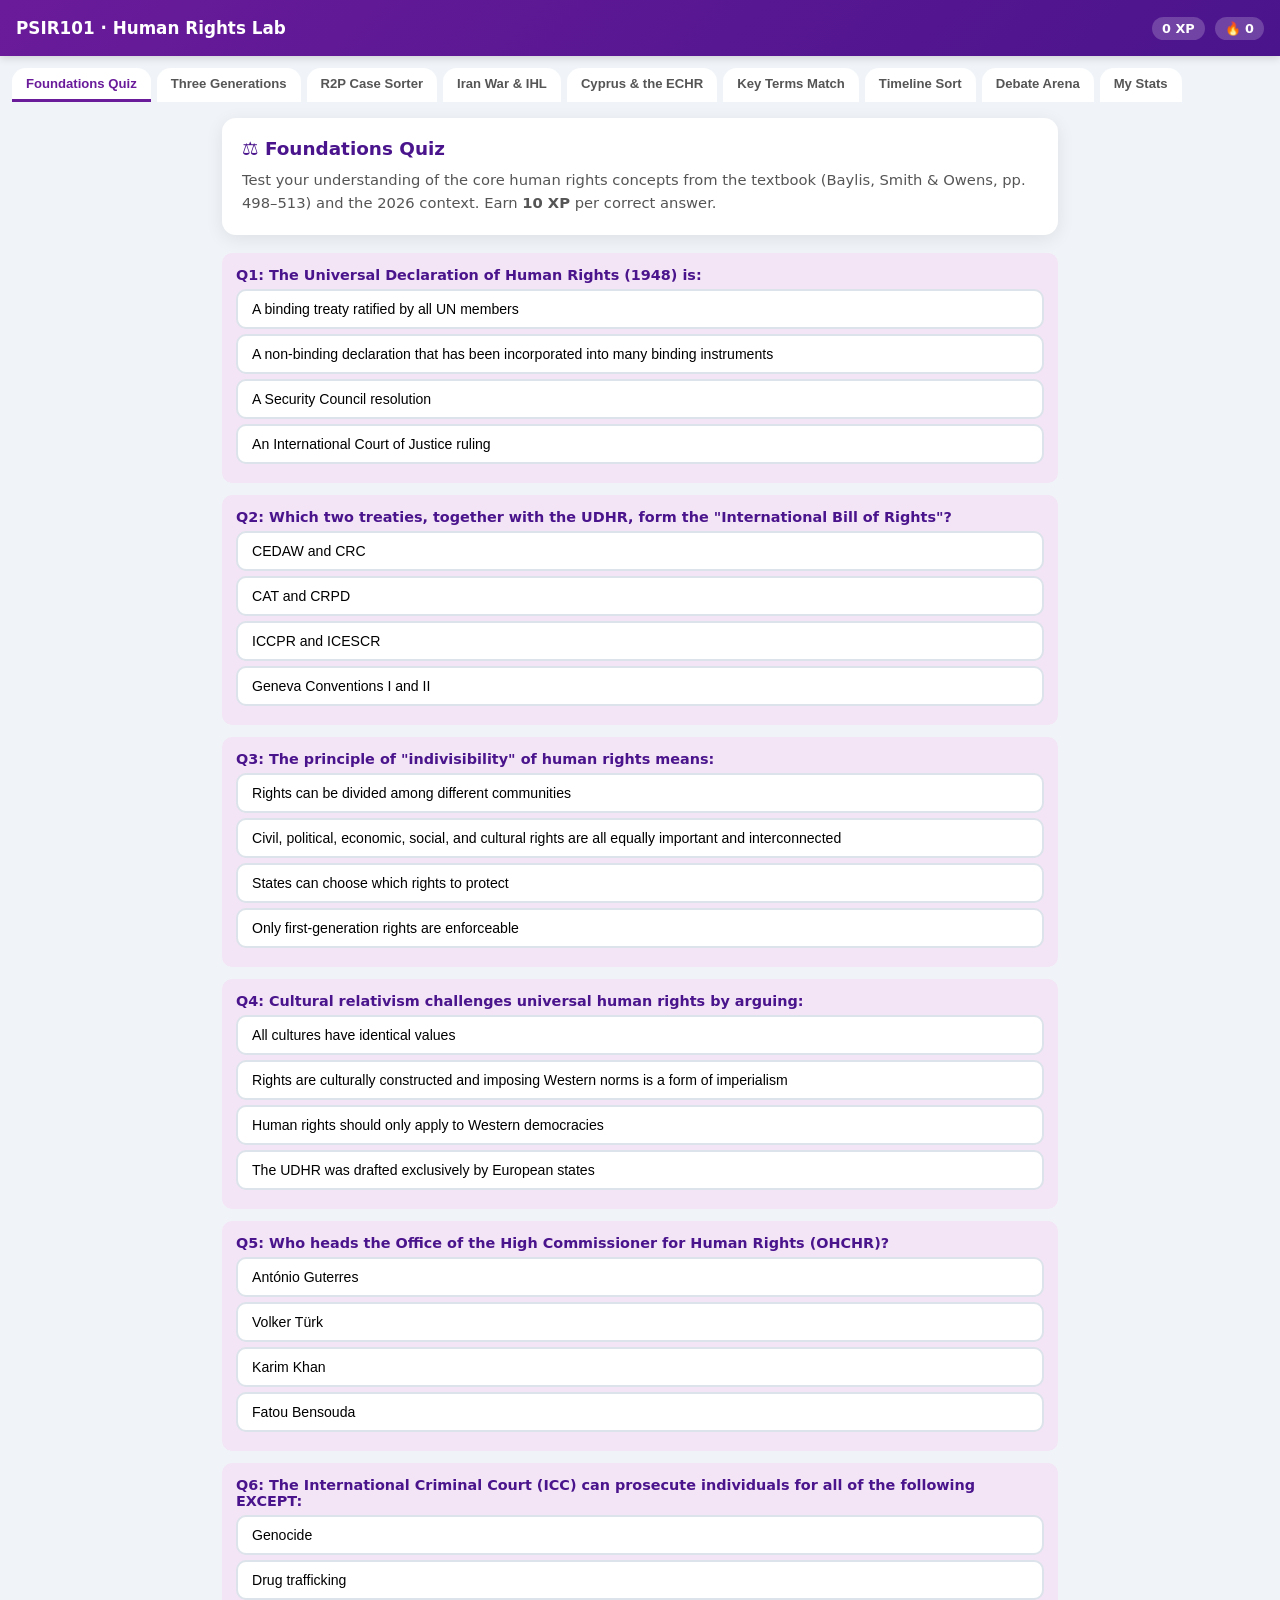
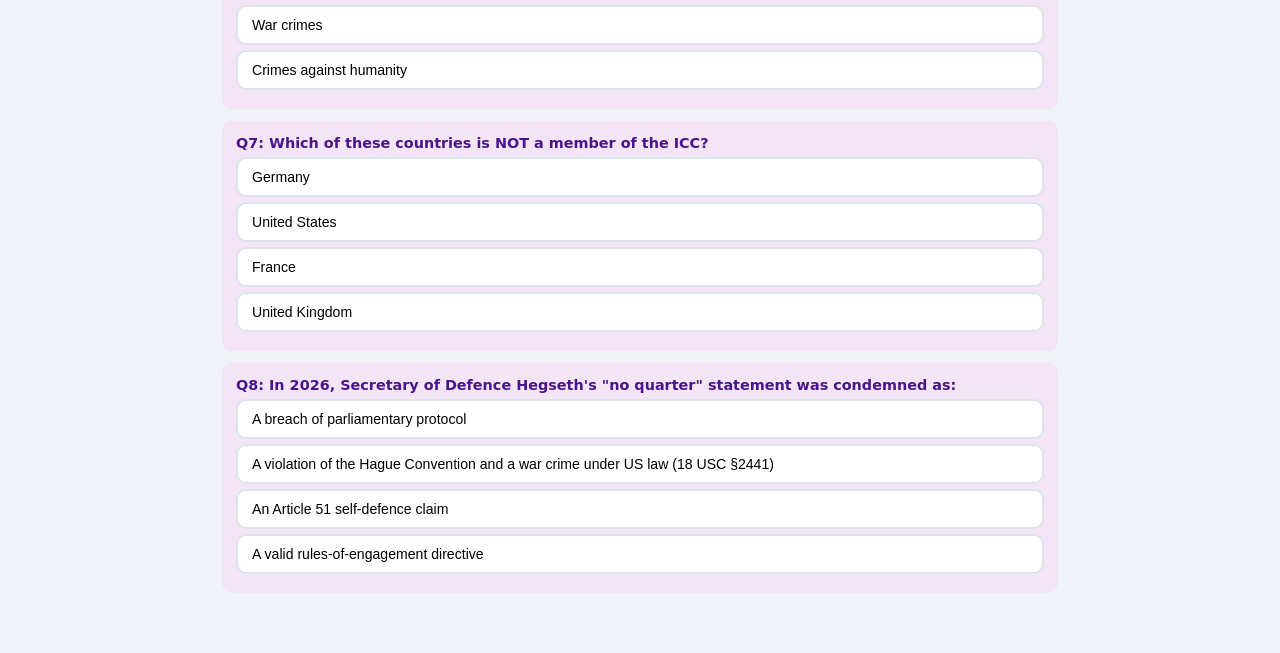
==== human-rights-lab.html @ bf69a688 "Update print statement from 'Hello' to 'Goodbye'" ====
<!DOCTYPE html>
<html lang="en">
<head>
<meta charset="UTF-8">
<meta name="viewport" content="width=device-width,initial-scale=1.0">
<title>PSIR101 – Human Rights Lab</title>
<style>
:root{
  --bg:#f0f4f8;--card:#fff;--primary:#6a1b9a;--primaryDk:#4a148c;
  --accent:#ffc107;--accentDk:#e0a800;--correct:#28a745;--wrong:#dc3545;
  --txt:#1a1a2e;--txtLight:#555;--radius:14px;--shadow:0 4px 18px rgba(0,0,0,.08);
  --topH:56px;
}
*{margin:0;padding:0;box-sizing:border-box;}
body{font-family:'Segoe UI',system-ui,sans-serif;background:var(--bg);color:var(--txt);padding-top:var(--topH);}
.topbar{position:fixed;top:0;left:0;width:100%;height:var(--topH);background:linear-gradient(135deg,var(--primary),var(--primaryDk));color:#fff;display:flex;align-items:center;justify-content:space-between;padding:0 16px;z-index:900;box-shadow:0 2px 8px rgba(0,0,0,.15);}
.topbar .title{font-size:1.05rem;font-weight:700;white-space:nowrap;overflow:hidden;text-overflow:ellipsis;}
.topbar .badges{display:flex;gap:10px;}
.topbar .badge{background:rgba(255,255,255,.2);padding:4px 10px;border-radius:20px;font-size:.8rem;font-weight:600;}
.tab-bar{display:flex;overflow-x:auto;gap:6px;padding:12px 12px 0;background:var(--bg);position:sticky;top:var(--topH);z-index:800;}
.tab-bar button{flex-shrink:0;padding:8px 14px;border:none;border-radius:var(--radius) var(--radius) 0 0;background:var(--card);color:var(--txtLight);font-size:.82rem;font-weight:600;cursor:pointer;border-bottom:3px solid transparent;transition:.2s;}
.tab-bar button.active{color:var(--primary);border-bottom-color:var(--primary);background:#fff;}
.panel{display:none;padding:16px 12px 60px;max-width:860px;margin:auto;}
.panel.active{display:block;}
.card{background:var(--card);border-radius:var(--radius);box-shadow:var(--shadow);padding:20px;margin-bottom:18px;}
.card h2{font-size:1.15rem;margin-bottom:10px;color:var(--primaryDk);}
.card h3{font-size:1rem;margin-bottom:8px;color:var(--primary);}
.card p,.card li{font-size:.92rem;line-height:1.55;color:var(--txtLight);}
.card ul{margin-left:18px;margin-bottom:8px;}
.q-block{background:#f3e5f5;border-radius:10px;padding:14px;margin-top:12px;}
.q-block p.q-label{font-weight:700;color:var(--primaryDk);margin-bottom:6px;font-size:.9rem;}
.opt-btn{display:block;width:100%;text-align:left;padding:10px 14px;margin:5px 0;border:2px solid #dce3ea;border-radius:10px;background:#fff;cursor:pointer;font-size:.88rem;transition:.15s;}
.opt-btn:hover{border-color:var(--primary);}
.opt-btn.correct{border-color:var(--correct);background:#e6f9ed;}
.opt-btn.wrong{border-color:var(--wrong);background:#fdeaea;}
.opt-btn.disabled{pointer-events:none;opacity:.85;}
.explain{display:none;margin-top:8px;padding:10px 14px;background:#fff8e1;border-left:4px solid var(--accent);border-radius:8px;font-size:.85rem;line-height:1.5;color:var(--txt);}
.zone-container{display:flex;flex-wrap:wrap;gap:12px;margin-top:12px;}
.zone{flex:1 1 200px;min-height:120px;background:#faf5ff;border:2px dashed #c8d6e5;border-radius:var(--radius);padding:10px;transition:.2s;}
.zone.over{border-color:var(--primary);background:#f3e5f5;}
.zone .z-title{font-weight:700;font-size:.85rem;color:var(--primary);margin-bottom:6px;text-align:center;}
.chip{display:inline-block;padding:8px 14px;margin:4px;border-radius:20px;font-size:.82rem;font-weight:600;cursor:grab;transition:.15s;user-select:none;}
.chip.src{background:#e1bee7;color:#4a148c;}
.chip.correct-chip{background:#d1fae5;color:#065f46;}
.chip.wrong-chip{background:#fee2e2;color:#991b1b;}
.chip-bank{display:flex;flex-wrap:wrap;gap:6px;margin-bottom:12px;min-height:40px;padding:6px;background:#f3e5f5;border-radius:10px;}
.flip-grid{display:grid;grid-template-columns:repeat(auto-fill,minmax(220px,1fr));gap:14px;margin-top:14px;}
.flip-card{perspective:800px;height:200px;cursor:pointer;}
.flip-inner{position:relative;width:100%;height:100%;transition:transform .5s;transform-style:preserve-3d;}
.flip-card.flipped .flip-inner{transform:rotateY(180deg);}
.flip-front,.flip-back{position:absolute;width:100%;height:100%;backface-visibility:hidden;border-radius:var(--radius);padding:16px;display:flex;flex-direction:column;justify-content:center;align-items:center;text-align:center;}
.flip-front{background:linear-gradient(135deg,var(--primary),var(--primaryDk));color:#fff;font-weight:700;font-size:1rem;}
.flip-back{background:var(--card);border:2px solid var(--primary);transform:rotateY(180deg);font-size:.82rem;color:var(--txt);line-height:1.45;overflow-y:auto;}
.scenario-card{border:2px solid #e2e8f0;border-radius:var(--radius);padding:16px;margin-bottom:16px;transition:.2s;}
.scenario-card.resolved{opacity:.85;}
.gen-grid{display:grid;grid-template-columns:repeat(3,1fr);gap:6px;margin:12px 0;}
.gen-cell{text-align:center;padding:10px 6px;border-radius:8px;font-size:.78rem;font-weight:600;}
.gen-cell.gen1{background:#e3f2fd;color:#0d47a1;}
.gen-cell.gen2{background:#e8f5e9;color:#1b5e20;}
.gen-cell.gen3{background:#fff3e0;color:#e65100;}
.tl-slot{padding:10px 14px;margin:4px 0;background:#f3e5f5;border-radius:10px;cursor:grab;font-size:.85rem;font-weight:600;display:flex;align-items:center;gap:8px;user-select:none;transition:.15s;}
.tl-slot:active{background:#e1bee7;}
.tl-slot.correct-slot{background:#d1fae5;}
.tl-slot.wrong-slot{background:#fee2e2;}
.tl-number{width:24px;height:24px;border-radius:50%;background:var(--primary);color:#fff;display:flex;align-items:center;justify-content:center;font-size:.75rem;flex-shrink:0;}
.stat-grid{display:grid;grid-template-columns:repeat(auto-fill,minmax(150px,1fr));gap:14px;margin-top:14px;}
.stat-card{background:linear-gradient(135deg,var(--primary),var(--primaryDk));color:#fff;padding:20px;border-radius:var(--radius);text-align:center;}
.stat-card .num{font-size:2rem;font-weight:800;}
.stat-card .label{font-size:.8rem;opacity:.85;margin-top:4px;}
.btn-primary{padding:10px 20px;border:none;border-radius:10px;background:var(--primary);color:#fff;font-weight:700;cursor:pointer;font-size:.9rem;transition:.2s;}
.btn-primary:hover{background:var(--primaryDk);}
.btn-accent{padding:10px 20px;border:none;border-radius:10px;background:var(--accent);color:#1a1a2e;font-weight:700;cursor:pointer;font-size:.9rem;transition:.2s;}
.btn-accent:hover{background:var(--accentDk);}
.check-row{display:flex;justify-content:flex-end;margin-top:12px;}
.score-banner{padding:12px;border-radius:10px;text-align:center;font-weight:700;font-size:1rem;margin-top:14px;}
.score-banner.good{background:#d1fae5;color:#065f46;}
.score-banner.ok{background:#fef3c7;color:#92400e;}
.score-banner.bad{background:#fee2e2;color:#991b1b;}
.debate-prompt{background:#fce4ec;border:2px solid #e91e63;border-radius:10px;padding:16px;margin-top:14px;font-size:.88rem;}
.debate-prompt strong{color:#c2185b;}
@media(max-width:520px){
  .topbar .title{font-size:.88rem;}
  .tab-bar button{font-size:.72rem;padding:6px 10px;}
  .zone-container{flex-direction:column;}
  .gen-grid{grid-template-columns:1fr;}
  .flip-grid{grid-template-columns:1fr 1fr;}
  .stat-grid{grid-template-columns:1fr 1fr;}
}
</style>
</head>
<body>

<div class="topbar">
  <div class="title">PSIR101 · Human Rights Lab</div>
  <div class="badges">
    <span class="badge" id="xpBadge">0 XP</span>
    <span class="badge" id="streakBadge">🔥 0</span>
  </div>
</div>

<div class="tab-bar" id="tabBar"></div>

<div class="panel" id="panelIntro"></div>
<div class="panel" id="panelGenerations"></div>
<div class="panel" id="panelR2P"></div>
<div class="panel" id="panelIranWar"></div>
<div class="panel" id="panelCyprus"></div>
<div class="panel" id="panelMatch"></div>
<div class="panel" id="panelTimeline"></div>
<div class="panel" id="panelDebate"></div>
<div class="panel" id="panelStats"></div>
<script>
/* =================================================================
   DATA
   ================================================================= */

const TABS=[
  {id:'panelIntro',label:'Foundations Quiz'},
  {id:'panelGenerations',label:'Three Generations'},
  {id:'panelR2P',label:'R2P Case Sorter'},
  {id:'panelIranWar',label:'Iran War & IHL'},
  {id:'panelCyprus',label:'Cyprus & the ECHR'},
  {id:'panelMatch',label:'Key Terms Match'},
  {id:'panelTimeline',label:'Timeline Sort'},
  {id:'panelDebate',label:'Debate Arena'},
  {id:'panelStats',label:'My Stats'}
];

/* ---------- FOUNDATIONS QUIZ ---------- */
const INTRO_Q=[
  {q:'The Universal Declaration of Human Rights (1948) is:',
   opts:['A binding treaty ratified by all UN members','A non-binding declaration that has been incorporated into many binding instruments','A Security Council resolution','An International Court of Justice ruling'],
   correct:1,explain:'The UDHR is a General Assembly declaration — not a treaty. However, its principles have been incorporated into the ICCPR, ICESCR, and numerous national constitutions, giving them binding force through those instruments.'},
  {q:'Which two treaties, together with the UDHR, form the "International Bill of Rights"?',
   opts:['CEDAW and CRC','CAT and CRPD','ICCPR and ICESCR','Geneva Conventions I and II'],
   correct:2,explain:'The ICCPR (civil and political rights) and ICESCR (economic, social, and cultural rights), both adopted in 1966, complete the International Bill of Rights alongside the UDHR.'},
  {q:'The principle of "indivisibility" of human rights means:',
   opts:['Rights can be divided among different communities','Civil, political, economic, social, and cultural rights are all equally important and interconnected','States can choose which rights to protect','Only first-generation rights are enforceable'],
   correct:1,explain:'Indivisibility means you cannot fully enjoy civil and political rights without economic and social rights, and vice versa. In practice, states often prioritise one set over another — a central tension in human rights politics.'},
  {q:'Cultural relativism challenges universal human rights by arguing:',
   opts:['All cultures have identical values','Rights are culturally constructed and imposing Western norms is a form of imperialism','Human rights should only apply to Western democracies','The UDHR was drafted exclusively by European states'],
   correct:1,explain:'Cultural relativists argue that "universal" rights reflect Western priorities and that non-Western societies should interpret rights through their own cultural frameworks. Critics reply that authoritarian governments often use relativism to justify repression.'},
  {q:'Who heads the Office of the High Commissioner for Human Rights (OHCHR)?',
   opts:['António Guterres','Volker Türk','Karim Khan','Fatou Bensouda'],
   correct:1,explain:'Volker Türk became UN High Commissioner for Human Rights in 2022. The OHCHR supports treaty bodies, special rapporteurs, and the Human Rights Council.'},
  {q:'The International Criminal Court (ICC) can prosecute individuals for all of the following EXCEPT:',
   opts:['Genocide','Drug trafficking','War crimes','Crimes against humanity'],
   correct:1,explain:'The ICC has jurisdiction over genocide, war crimes, crimes against humanity, and the crime of aggression. Drug trafficking, terrorism, and other crimes fall outside its mandate — a frequent source of debate about whether to expand it.'},
  {q:'Which of these countries is NOT a member of the ICC?',
   opts:['Germany','United States','France','United Kingdom'],
   correct:1,explain:'The US has never ratified the Rome Statute. It signed under Clinton but unsigned under Bush. In 2026, the US intensified sanctions on ICC officials. Russia, China, India, and Israel are also non-members.'},
  {q:'In 2026, Secretary of Defence Hegseth\'s "no quarter" statement was condemned as:',
   opts:['A breach of parliamentary protocol','A violation of the Hague Convention and a war crime under US law (18 USC §2441)','An Article 51 self-defence claim','A valid rules-of-engagement directive'],
   correct:1,explain:'"No quarter" — meaning no mercy and no prisoners — is explicitly prohibited by the 1907 Hague Regulations (Art. 23(d)) and constitutes a war crime under US federal law. Over 100 international law professors condemned this rhetoric in April 2026.'}
];

/* ---------- THREE GENERATIONS SORTER ---------- */
const GEN_ITEMS=[
  {text:'Right to life',gen:1},{text:'Freedom of speech',gen:1},{text:'Right to a fair trial',gen:1},
  {text:'Freedom from torture',gen:1},{text:'Right to vote',gen:1},
  {text:'Right to education',gen:2},{text:'Right to health',gen:2},{text:'Right to work',gen:2},
  {text:'Right to housing',gen:2},{text:'Right to social security',gen:2},
  {text:'Right to self-determination',gen:3},{text:'Right to development',gen:3},
  {text:'Right to a clean environment',gen:3},{text:'Right to peace',gen:3},{text:'Right to share in scientific advancement',gen:3}
];

/* ---------- R2P CASE SORTER ---------- */
const R2P_CASES=[
  {text:'Kenya 2007–08: Annan mediation prevented escalation',pillar:'II',explain:'Kofi Annan\'s mediation (Pillar II — international assistance) prevented further violence after disputed elections. Often cited as R2P\'s clearest success.'},
  {text:'Libya 2011: SC authorised intervention, NATO led regime change',pillar:'III',explain:'Resolution 1973 authorised a no-fly zone under Pillar III. But NATO\'s intervention went beyond civilian protection to regime change — Russia and China felt betrayed, leading them to block Syria action.'},
  {text:'Syria 2011–: Russia vetoed 17+ resolutions while atrocities continued',pillar:'Failed',explain:'R2P\'s most devastating failure. Pillar III was completely blocked by Russian and Chinese vetoes, even as chemical weapons were used on civilians.'},
  {text:'Myanmar 2017: 700,000+ Rohingya expelled, no SC action',pillar:'Failed',explain:'China shielded Myanmar in the Security Council. Pillar III could not be activated despite clear evidence of ethnic cleansing. The ICC later opened an investigation.'},
  {text:'Gaza 2023–: US vetoed multiple ceasefire resolutions',pillar:'Failed',explain:'The US used its veto to block resolutions calling for a ceasefire, arguing they failed to address hostages and Hamas. The Global Centre for R2P called this a manifest failure to protect Palestinian civilians.'},
  {text:'Colombia: National peace process with FARC and transitional justice',pillar:'I',explain:'Colombia\'s peace accord and transitional justice framework are examples of Pillar I — a state taking responsibility for protecting its own population from further atrocities.'},
  {text:'Iran Jan 2026: 30,000+ protesters killed; no R2P resolution tabled',pillar:'Failed',explain:'Iran\'s massacre of protesters should have triggered R2P, but no P5 member was willing to table a resolution. The subsequent US-Israeli strikes were framed as self-defence (Art. 51), not R2P — a critical distinction.'},
  {text:'Timor-Leste 1999: International intervention after independence referendum violence',pillar:'III',explain:'The Security Council authorised INTERFET after Indonesian-backed militias attacked civilians. One of the few cases where Pillar III worked as intended — the intervening force had clear authorisation and a defined mandate.'}
];

/* ---------- IRAN WAR & IHL ---------- */
const IRAN_Q=[
  {q:'The US justified its strikes on Iran under which legal provision?',
   opts:['R2P Pillar III','Article 51 (self-defence)','Chapter VI (peaceful settlement)','General Assembly Resolution 377'],
   correct:1,explain:'The US filed an Article 51 letter claiming self-defence. Over 100 international law professors argued in April 2026 that there was no armed attack on the US or imminent threat, making the strikes unlawful under jus ad bellum.'},
  {q:'The Minab school strike (~175 civilians killed) raises questions about which IHL principle?',
   opts:['Sovereignty','Distinction (between civilians and combatants)','Self-determination','Cultural relativism'],
   correct:1,explain:'The principle of distinction — a cornerstone of international humanitarian law (jus in bello) — requires belligerents to distinguish between military targets and civilian objects. Striking a school full of children is a prima facie violation.'},
  {q:'Hegseth dismantled civilian harm mitigation teams. This undermines which legal obligation?',
   opts:['Precaution in attack — the duty to take constant care to spare civilians','The right to development','Freedom of navigation','The principle of sovereign equality'],
   correct:0,explain:'Additional Protocol I (Art. 57) and customary IHL require parties to take all feasible precautions to minimise civilian harm. Deliberately removing the institutional mechanisms that enforce this duty is a dereliction of legal obligation.'},
  {q:'How many civilian sites were struck in Iran between February and March 2026?',
   opts:['5,000','15,000','67,414','120,000'],
   correct:2,explain:'67,414 civilian sites were struck according to reporting cited in the SG\'s 2025 framework. This figure includes schools (498), health facilities (236), and critical infrastructure — raising serious jus in bello concerns.'},
  {q:'The Pakistan-brokered ceasefire (April 2026) was significant because:',
   opts:['It was enforced by the Security Council','A non-P5 state succeeded where the Council had failed','It permanently ended the war','It was negotiated by the ICC'],
   correct:1,explain:'Pakistan, with a last-minute assist from China, brokered what the Security Council could not. This underscores a recurring pattern: when P5 divisions paralyse the Council, regional actors and middle powers fill the gap.'}
];

/* ---------- CYPRUS & ECHR ---------- */
const CYPRUS_FLIP=[
  {name:'Loizidou v. Turkey (1996)',desc:'The ECHR held Turkey responsible for property rights violations in the north. Established that Turkey exercises effective control over the TRNC and is therefore liable under the Convention.'},
  {name:'Cyprus v. Turkey (2001)',desc:'Grand Chamber found multiple violations: property rights of Greek Cypriot IDPs, right to home, missing persons, education, freedom of religion in the TRNC.'},
  {name:'Immovable Property Commission',desc:'Created by TRNC Law 67/2005. Offers restitution, compensation, or exchange to Greek Cypriot property owners. The ECHR declared it an "effective remedy" in Demopoulos (2010), but critics call it "essentially compensatory."'},
  {name:'Demopoulos v. Turkey (2010)',desc:'Grand Chamber ruled that the IPC is an effective domestic remedy. Greek Cypriot IDPs must exhaust it before applying to Strasbourg. ~1,400 pending cases were redirected. Controversial because it arguably legitimises the TRNC legal system.'},
  {name:'K.V. Mediterranean Tours (2025)',desc:'ECHR found a violation due to protracted IPC delays (over a decade), but still refused to declare the IPC ineffective. The EVKAF (Muslim foundation) was allowed as a third party, potentially blocking restitution.'},
  {name:'Erel & Damdelen v. Cyprus (2010)',desc:'Two Turkish Cypriots in the TRNC sought to vote in RoC elections. Declared inadmissible — the ECHR said the habitual-residence requirement was legitimate and their link to the RoC legislature was "severed by de facto partition."'}
];

const CYPRUS_Q=[
  {q:'Why was the Erel & Damdelen case declared inadmissible?',
   opts:['The applicants had criminal records','They did not live in the government-controlled area (habitual residence requirement)','Cyprus had not ratified the ECHR','The ECHR lacked jurisdiction over electoral matters'],
   correct:1,explain:'The ECHR ruled that residence requirements for voting are legitimate restrictions. Since Erel and Damdelen lived in the TRNC, outside the Republic\'s effective control, their link to the Cypriot legislature was severed by de facto partition.'},
  {q:'The Immovable Property Commission was declared an "effective remedy" by the ECHR in which case?',
   opts:['Loizidou v. Turkey','Erel & Damdelen v. Cyprus','Demopoulos v. Turkey','K.V. Mediterranean Tours v. Türkiye'],
   correct:2,explain:'The 2010 Grand Chamber decision in Demopoulos redirected ~1,400 applications to the IPC. Critics argue this effectively requires Greek Cypriot property owners to submit to a legal system they do not recognise.'},
  {q:'What is the core criticism of the IPC?',
   opts:['It meets too frequently','It turns legitimate owners into "claimants" who must re-prove ownership under TRNC law, and restitution is rarely granted','It only handles cases from after 2005','It is funded by the EU'],
   correct:1,explain:'The IPC\'s legal framework, based on TRNC law, does not automatically recognise Republic of Cyprus land titles. Applicants are claimants, not owners. The mechanism is criticised as "essentially compensatory" rather than genuinely offering restitution.'},
  {q:'Turkish Cypriots in the TRNC face which unique human rights situation?',
   opts:['They have full EU citizenship rights','They cannot vote in RoC elections, cannot participate directly in EU institutions, and live under an internationally unrecognised entity','They are stateless','They are refugees under UNHCR protection'],
   correct:1,explain:'This isolation — political, legal, and economic — raises fundamental questions about whether it constitutes a human rights problem in itself or is a political consequence of the unresolved conflict. The ECHR\'s Erel & Damdelen ruling suggests the Court views it as the latter.'}
];

/* ---------- KEY TERMS MATCH ---------- */
const MATCH_DATA=[
  {term:'UDHR',def:'1948 non-binding declaration — 30 articles covering all human rights; moral foundation of the international regime'},
  {term:'ICCPR',def:'1966 treaty on civil and political rights — right to life, fair trial, free speech, freedom from torture'},
  {term:'ICESCR',def:'1966 treaty on economic, social, and cultural rights — right to work, education, health, housing'},
  {term:'R2P',def:'Responsibility to Protect — sovereignty as responsibility; applies to genocide, war crimes, ethnic cleansing, crimes against humanity'},
  {term:'Jus ad bellum',def:'Law governing the right to go to war — central question in evaluating the 2026 US strikes on Iran'},
  {term:'Jus in bello',def:'International humanitarian law governing conduct during war — proportionality, distinction, precaution'},
  {term:'ICC',def:'International Criminal Court — prosecutes individuals for genocide, war crimes, crimes against humanity; US, Russia, China not members'},
  {term:'Cultural relativism',def:'Argument that rights are culturally constructed; imposing Western-defined norms is a form of imperialism'},
  {term:'IPC',def:'Immovable Property Commission in the TRNC — offers restitution, compensation, or exchange for displaced Greek Cypriot property owners'},
  {term:'Article 51',def:'UN Charter self-defence clause — invoked by the US to justify strikes on Iran in February 2026'}
];

/* ---------- TIMELINE ---------- */
const TL_DATA=[
  {year:1215,event:'Magna Carta — first limits on sovereign power'},
  {year:1948,event:'Universal Declaration of Human Rights adopted'},
  {year:1965,event:'CERD — Convention on the Elimination of Racial Discrimination'},
  {year:1966,event:'ICCPR and ICESCR adopted'},
  {year:1984,event:'Convention Against Torture (CAT)'},
  {year:1994,event:'Rwanda genocide — 800,000 killed; R2P origins'},
  {year:1996,event:'Loizidou v. Turkey — ECHR holds Turkey liable for TRNC property violations'},
  {year:2001,event:'ICISS coins "Responsibility to Protect"'},
  {year:2002,event:'Rome Statute enters into force — ICC established'},
  {year:2005,event:'World Summit unanimously adopts R2P'},
  {year:2010,event:'Demopoulos v. Turkey — IPC declared effective; Erel & Damdelen dismissed'},
  {year:2024,event:'ICC arrest warrant for Netanyahu; South Africa\'s ICJ genocide case'},
  {year:2025,event:'SG report: "R2P at 20" — gap between promises and action; K.V. Mediterranean Tours judgment'},
  {year:2026,event:'US-Israel strike Iran; Minab school; 100+ professors condemn; Pakistan ceasefire; Hezbollah drone hits Cyprus'}
];

/* ---------- DEBATE PROMPTS ---------- */
const DEBATE_DATA=[
  {title:'Universalism is dead',prompt:'When the US — the loudest proponent of universal rights — declares "I don\'t need international law" and orders "no quarter, no mercy," does universalism have any meaning left? Or does this actually prove that universalism is needed more than ever?'},
  {title:'R2P is a paper norm',prompt:'The SG\'s 2025 report admits a "persistent gap between promises and action." R2P has failed in Syria, Myanmar, Gaza, and Iran. Is it time to declare R2P dead — or are Pillars I and II still worth defending?'},
  {title:'The ICC: justice or neo-colonialism?',prompt:'The ICC has overwhelmingly prosecuted African leaders. The US, Russia, China, India, and Israel are not members. The US sanctions ICC officials. Is the ICC a tool of justice or selective Western power?'},
  {title:'Turkish Cypriot isolation: human rights or politics?',prompt:'Turkish Cypriots in the TRNC cannot vote in RoC elections (Erel & Damdelen), cannot participate in EU institutions, and live under an unrecognised entity. Is this isolation a human rights violation — or a political consequence of unresolved conflict? Who bears responsibility: Turkey, the RoC, the international community, or all three?'},
  {title:'The IPC: remedy or legitimation?',prompt:'The ECHR says the IPC is an "effective remedy." Critics say it turns owners into claimants, rarely grants restitution, and effectively legitimises the TRNC. If you were a Greek Cypriot IDP, would you apply to the IPC — or wait for a political settlement that may never come?'},
  {title:'Should the P5 veto be abolished?',prompt:'The veto blocked action on Syria (17+ times), Gaza, and Iran. But defenders argue it keeps great powers inside the system and prevents world wars. Would abolishing the veto make the UN more effective — or would the US, Russia, and China simply leave?'}
];

/* =================================================================
   STATE
   ================================================================= */
let xp=0,streak=0,bestStreak=0;
let done={},actScores={};
function addXP(n){xp+=n;streak++;if(streak>bestStreak)bestStreak=streak;document.getElementById('xpBadge').textContent=xp+' XP';document.getElementById('streakBadge').textContent='🔥 '+streak;}
function breakStreak(){streak=0;document.getElementById('streakBadge').textContent='🔥 0';}
function shuffle(a){for(let i=a.length-1;i>0;i--){const j=Math.floor(Math.random()*(i+1));[a[i],a[j]]=[a[j],a[i]];}return a;}

/* =================================================================
   TABS
   ================================================================= */
(function(){
  const bar=document.getElementById('tabBar');
  TABS.forEach((t,i)=>{const b=document.createElement('button');b.textContent=t.label;b.onclick=()=>switchTab(i);bar.appendChild(b);});
  switchTab(0);
})();
function switchTab(idx){
  document.querySelectorAll('.tab-bar button').forEach((b,i)=>b.classList.toggle('active',i===idx));
  document.querySelectorAll('.panel').forEach((p,i)=>p.classList.toggle('active',i===idx));
  if(idx===0&&!document.getElementById('panelIntro').innerHTML)buildIntro();
  if(idx===1&&!document.getElementById('panelGenerations').innerHTML)buildGen();
  if(idx===2&&!document.getElementById('panelR2P').innerHTML)buildR2P();
  if(idx===3&&!document.getElementById('panelIranWar').innerHTML)buildIran();
  if(idx===4&&!document.getElementById('panelCyprus').innerHTML)buildCyprus();
  if(idx===5&&!document.getElementById('panelMatch').innerHTML)buildMatch();
  if(idx===6&&!document.getElementById('panelTimeline').innerHTML)buildTimeline();
  if(idx===7&&!document.getElementById('panelDebate').innerHTML)buildDebate();
  if(idx===8)buildStats();
}

/* =================================================================
   BUILD: FOUNDATIONS QUIZ
   ================================================================= */
function buildIntro(){
  const p=document.getElementById('panelIntro');
  let h='<div class="card"><h2>⚖️ Foundations Quiz</h2><p>Test your understanding of the core human rights concepts from the textbook (Baylis, Smith & Owens, pp. 498–513) and the 2026 context. Earn <strong>10 XP</strong> per correct answer.</p></div>';
  INTRO_Q.forEach((q,qi)=>{
    h+=`<div class="q-block" id="iq-${qi}"><p class="q-label">Q${qi+1}: ${q.q}</p>`;
    q.opts.forEach((o,oi)=>{h+=`<button class="opt-btn" onclick="handleIntro(${qi},${oi})">${o}</button>`;});
    h+=`<div class="explain" id="iex-${qi}">${q.explain}</div></div>`;
  });
  p.innerHTML=h;
}
function handleIntro(qi,oi){
  const k='iq-'+qi;if(done[k])return;done[k]=true;
  const q=INTRO_Q[qi],bl=document.getElementById(k),btns=bl.querySelectorAll('.opt-btn');
  btns.forEach((b,i)=>{b.classList.add('disabled');if(i===q.correct)b.classList.add('correct');if(i===oi&&oi!==q.correct)b.classList.add('wrong');});
  document.getElementById('iex-'+qi).style.display='block';
  if(oi===q.correct)addXP(10);else breakStreak();
}

/* =================================================================
   BUILD: THREE GENERATIONS SORTER
   ================================================================= */
function buildGen(){
  const p=document.getElementById('panelGenerations');
  let items=shuffle([...GEN_ITEMS]);
  let h='<div class="card"><h2>🏛️ Three Generations Sorter</h2><p>Drag each right into the correct generation. Earn <strong>5 XP</strong> per correct placement.</p>';
  h+='<div class="gen-grid"><div class="gen-cell gen1">1st: Civil & Political</div><div class="gen-cell gen2">2nd: Economic, Social, Cultural</div><div class="gen-cell gen3">3rd: Solidarity / Collective</div></div></div>';
  h+='<div class="card"><div class="chip-bank" id="genBank">';
  items.forEach((it,i)=>{h+=`<span class="chip src" draggable="true" data-idx="${i}" data-gen="${it.gen}">${it.text}</span>`;});
  h+='</div><div class="zone-container">';
  [1,2,3].forEach(g=>{
    const labels={1:'1st Generation — Civil & Political',2:'2nd Generation — Economic, Social, Cultural',3:'3rd Generation — Solidarity / Collective'};
    h+=`<div class="zone" id="genZone${g}" data-gen="${g}"><div class="z-title">${labels[g]}</div></div>`;
  });
  h+='</div><div class="check-row"><button class="btn-primary" onclick="checkGen()">Check Answers</button></div><div id="genResult"></div></div>';
  p.innerHTML=h;
  // drag-drop
  document.querySelectorAll('#genBank .chip').forEach(c=>{
    c.addEventListener('dragstart',e=>e.dataTransfer.setData('text/plain',c.dataset.idx));
  });
  [1,2,3].forEach(g=>{
    const z=document.getElementById('genZone'+g);
    z.addEventListener('dragover',e=>{e.preventDefault();z.classList.add('over');});
    z.addEventListener('dragleave',()=>z.classList.remove('over'));
    z.addEventListener('drop',e=>{
      e.preventDefault();z.classList.remove('over');
      const idx=e.dataTransfer.getData('text/plain');
      const chip=document.querySelector(`.chip[data-idx="${idx}"]`);
      if(chip)z.appendChild(chip);
    });
  });
}
function checkGen(){
  if(done['gen'])return;done['gen']=true;
  let correct=0,total=GEN_ITEMS.length;
  [1,2,3].forEach(g=>{
    document.querySelectorAll(`#genZone${g} .chip`).forEach(c=>{
      if(parseInt(c.dataset.gen)===g){c.classList.remove('src');c.classList.add('correct-chip');correct++;}
      else{c.classList.remove('src');c.classList.add('wrong-chip');}
    });
  });
  // bank leftovers are wrong
  document.querySelectorAll('#genBank .chip').forEach(c=>{c.classList.remove('src');c.classList.add('wrong-chip');});
  const pct=Math.round(correct/total*100);
  const cls=pct>=80?'good':pct>=50?'ok':'bad';
  document.getElementById('genResult').innerHTML=`<div class="score-banner ${cls}">${correct}/${total} correct (${pct}%) — ${correct*5} XP earned</div>`;
  for(let i=0;i<correct;i++)addXP(5);
}

/* =================================================================
   BUILD: R2P CASE SORTER
   ================================================================= */
function buildR2P(){
  const p=document.getElementById('panelR2P');
  let cases=shuffle([...R2P_CASES]);
  let h='<div class="card"><h2>🛡️ R2P Case Sorter</h2><p>Sort each case into the correct R2P pillar — or mark it as "Failed." Earn <strong>10 XP</strong> per correct answer.</p></div>';
  cases.forEach((c,i)=>{
    h+=`<div class="scenario-card" id="r2p-${i}"><p style="font-weight:600;font-size:.9rem">${c.text}</p>`;
    h+=`<div style="display:flex;gap:6px;flex-wrap:wrap;margin-top:10px;">`;
    ['I','II','III','Failed'].forEach(opt=>{
      h+=`<button class="opt-btn" style="width:auto;flex:1;text-align:center;" onclick="handleR2P(${i},'${opt}')">${opt==='Failed'?'❌ Failed':'Pillar '+opt}</button>`;
    });
    h+=`</div><div class="explain" id="r2pex-${i}">${c.explain}</div></div>`;
  });
  p.innerHTML=h;
}
function handleR2P(i,chosen){
  const k='r2p-'+i;if(done[k])return;done[k]=true;
  const c=R2P_CASES.find((_,idx)=>true);// need correct mapping
  const card=document.getElementById('r2p-'+i);
  const btns=card.querySelectorAll('.opt-btn');
  const correctAns=R2P_CASES[i]?R2P_CASES[i].pillar:null;
  // since we shuffled, we need to store mapping
  // simpler: re-check from DOM text
  let caseData=R2P_CASES.find(c=>card.querySelector('p').textContent.includes(c.text.substring(0,20)));
  if(!caseData)return;
  const isCorrect=chosen===caseData.pillar;
  btns.forEach(b=>{
    b.classList.add('disabled');
    const bLabel=b.textContent.includes('Failed')?'Failed':b.textContent.replace('Pillar ','');
    if(bLabel===caseData.pillar)b.classList.add('correct');
    if(bLabel===chosen&&!isCorrect)b.classList.add('wrong');
  });
  document.getElementById('r2pex-'+i).style.display='block';
  card.classList.add('resolved');
  if(isCorrect)addXP(10);else breakStreak();
}

/* =================================================================
   BUILD: IRAN WAR & IHL
   ================================================================= */
function buildIran(){
  const p=document.getElementById('panelIranWar');
  let h='<div class="card"><h2>💥 Iran War & International Humanitarian Law</h2><p>The 2026 Iran war raises critical questions about jus ad bellum (right to go to war) and jus in bello (conduct in war). Test your understanding. <strong>15 XP</strong> per correct answer.</p></div>';
  IRAN_Q.forEach((q,qi)=>{
    h+=`<div class="q-block" id="irq-${qi}"><p class="q-label">Q${qi+1}: ${q.q}</p>`;
    q.opts.forEach((o,oi)=>{h+=`<button class="opt-btn" onclick="handleIran(${qi},${oi})">${o}</button>`;});
    h+=`<div class="explain" id="irex-${qi}">${q.explain}</div></div>`;
  });
  p.innerHTML=h;
}
function handleIran(qi,oi){
  const k='irq-'+qi;if(done[k])return;done[k]=true;
  const q=IRAN_Q[qi],bl=document.getElementById(k),btns=bl.querySelectorAll('.opt-btn');
  btns.forEach((b,i)=>{b.classList.add('disabled');if(i===q.correct)b.classList.add('correct');if(i===oi&&oi!==q.correct)b.classList.add('wrong');});
  document.getElementById('irex-'+qi).style.display='block';
  if(oi===q.correct)addXP(15);else breakStreak();
}

/* =================================================================
   BUILD: CYPRUS & ECHR
   ================================================================= */
function buildCyprus(){
  const p=document.getElementById('panelCyprus');
  let h='<div class="card"><h2>🇨🇾 Cyprus & the ECHR</h2><p>The European Court of Human Rights has profoundly shaped the Cyprus conflict. Explore the landmark cases, then test your knowledge. <strong>15 XP</strong> per correct answer.</p></div>';
  h+='<div class="card"><h3>Landmark Cases — Click to Reveal</h3><div class="flip-grid">';
  CYPRUS_FLIP.forEach(c=>{
    h+=`<div class="flip-card" onclick="this.classList.toggle('flipped')"><div class="flip-inner"><div class="flip-front"><div style="font-size:1.5rem">⚖️</div><div>${c.name}</div></div><div class="flip-back"><strong>${c.name}</strong><p style="margin-top:6px;font-size:.8rem">${c.desc}</p></div></div></div>`;
  });
  h+='</div></div>';
  h+='<div class="card"><h3>Quiz</h3>';
  CYPRUS_Q.forEach((q,qi)=>{
    h+=`<div class="q-block" id="cyq-${qi}"><p class="q-label">Q${qi+1}: ${q.q}</p>`;
    q.opts.forEach((o,oi)=>{h+=`<button class="opt-btn" onclick="handleCyprus(${qi},${oi})">${o}</button>`;});
    h+=`<div class="explain" id="cyex-${qi}">${q.explain}</div></div>`;
  });
  h+='</div>';
  p.innerHTML=h;
}
function handleCyprus(qi,oi){
  const k='cyq-'+qi;if(done[k])return;done[k]=true;
  const q=CYPRUS_Q[qi],bl=document.getElementById(k),btns=bl.querySelectorAll('.opt-btn');
  btns.forEach((b,i)=>{b.classList.add('disabled');if(i===q.correct)b.classList.add('correct');if(i===oi&&oi!==q.correct)b.classList.add('wrong');});
  document.getElementById('cyex-'+qi).style.display='block';
  if(oi===q.correct)addXP(15);else breakStreak();
}

/* =================================================================
   BUILD: KEY TERMS MATCH
   ================================================================= */
function buildMatch(){
  const p=document.getElementById('panelMatch');
  let terms=shuffle([...MATCH_DATA]);
  let defs=shuffle([...MATCH_DATA]);
  let h='<div class="card"><h2>🔗 Key Terms Match</h2><p>Match each term to its definition. Click a term, then click its matching definition. <strong>10 XP</strong> per correct pair.</p></div>';
  h+='<div class="card"><div style="display:grid;grid-template-columns:1fr 1fr;gap:12px;" id="matchGrid">';
  h+='<div><h3>Terms</h3>';
  terms.forEach((t,i)=>{h+=`<div class="chip src" id="mt-${i}" onclick="selectTerm(${i})" style="display:block;margin:4px 0;cursor:pointer;">${t.term}</div>`;});
  h+='</div><div><h3>Definitions</h3>';
  defs.forEach((d,i)=>{h+=`<div class="chip src" id="md-${i}" onclick="selectDef(${i})" style="display:block;margin:4px 0;cursor:pointer;background:#f3e5f5;color:#4a148c;">${d.def}</div>`;});
  h+='</div></div></div>';
  p.innerHTML=h;
  window._matchTerms=terms;window._matchDefs=defs;window._selTerm=null;window._matchDone={};
}
function selectTerm(i){if(window._matchDone['t'+i])return;window._selTerm=i;document.querySelectorAll('[id^="mt-"]').forEach(e=>e.style.outline='');document.getElementById('mt-'+i).style.outline='3px solid var(--primary)';}
function selectDef(i){
  if(window._selTerm===null||window._matchDone['d'+i])return;
  const ti=window._selTerm;
  const termObj=window._matchTerms[ti];
  const defObj=window._matchDefs[i];
  const termEl=document.getElementById('mt-'+ti);
  const defEl=document.getElementById('md-'+i);
  if(termObj.term===defObj.term){
    termEl.classList.remove('src');termEl.classList.add('correct-chip');termEl.style.outline='';
    defEl.classList.remove('src');defEl.classList.add('correct-chip');defEl.style.background='';
    window._matchDone['t'+ti]=true;window._matchDone['d'+i]=true;
    addXP(10);
  }else{
    termEl.style.outline='3px solid var(--wrong)';defEl.style.outline='3px solid var(--wrong)';
    setTimeout(()=>{termEl.style.outline='';defEl.style.outline='';},800);
    breakStreak();
  }
  window._selTerm=null;
}

/* =================================================================
   BUILD: TIMELINE SORT
   ================================================================= */
function buildTimeline(){
  const p=document.getElementById('panelTimeline');
  let items=shuffle([...TL_DATA]);
  let h='<div class="card"><h2>📅 Timeline Sort</h2><p>Drag the events into chronological order (earliest at top). Then check your answers. <strong>5 XP</strong> per correct position.</p></div>';
  h+='<div class="card"><div id="tlList">';
  items.forEach((it,i)=>{
    h+=`<div class="tl-slot" draggable="true" data-year="${it.year}" id="tls-${i}"><span class="tl-number">${i+1}</span><span>${it.event}</span></div>`;
  });
  h+='</div><div class="check-row"><button class="btn-primary" onclick="checkTL()">Check Order</button></div><div id="tlResult"></div></div>';
  p.innerHTML=h;
  // drag reorder
  const list=document.getElementById('tlList');
  let dragEl=null;
  list.querySelectorAll('.tl-slot').forEach(slot=>{
    slot.addEventListener('dragstart',()=>{dragEl=slot;slot.style.opacity='.4';});
    slot.addEventListener('dragend',()=>{slot.style.opacity='1';dragEl=null;renumberTL();});
    slot.addEventListener('dragover',e=>{e.preventDefault();});
    slot.addEventListener('drop',e=>{e.preventDefault();if(dragEl&&dragEl!==slot)list.insertBefore(dragEl,slot);});
  });
}
function renumberTL(){document.querySelectorAll('#tlList .tl-number').forEach((n,i)=>n.textContent=i+1);}
function checkTL(){
  if(done['tl'])return;done['tl']=true;
  const slots=document.querySelectorAll('#tlList .tl-slot');
  let correct=0;
  const sorted=[...TL_DATA].sort((a,b)=>a.year-b.year);
  slots.forEach((s,i)=>{
    if(parseInt(s.dataset.year)===sorted[i].year){s.classList.add('correct-slot');correct++;}
    else s.classList.add('wrong-slot');
  });
  const pct=Math.round(correct/TL_DATA.length*100);
  const cls=pct>=80?'good':pct>=50?'ok':'bad';
  document.getElementById('tlResult').innerHTML=`<div class="score-banner ${cls}">${correct}/${TL_DATA.length} correct (${pct}%) — ${correct*5} XP earned</div>`;
  for(let i=0;i<correct;i++)addXP(5);
}

/* =================================================================
   BUILD: DEBATE ARENA
   ================================================================= */
function buildDebate(){
  const p=document.getElementById('panelDebate');
  let h='<div class="card"><h2>🗣️ Debate Arena</h2><p>No points here — just critical thinking. Use these prompts for class discussion, small-group debate, or written reflection. Each connects directly to the lecture themes.</p></div>';
  DEBATE_DATA.forEach((d,i)=>{
    h+=`<div class="card"><h3>${i+1}. ${d.title}</h3><div class="debate-prompt"><strong>Prompt:</strong> ${d.prompt}</div></div>`;
  });
  p.innerHTML=h;
}

/* =================================================================
   BUILD: STATS
   ================================================================= */
function buildStats(){
  const p=document.getElementById('panelStats');
  const totalQ=INTRO_Q.length+IRAN_Q.length+CYPRUS_Q.length+R2P_CASES.length+GEN_ITEMS.length+MATCH_DATA.length+TL_DATA.length;
  const maxXP=INTRO_Q.length*10+GEN_ITEMS.length*5+R2P_CASES.length*10+IRAN_Q.length*15+CYPRUS_Q.length*15+MATCH_DATA.length*10+TL_DATA.length*5;
  let h=`<div class="card"><h2>📊 My Stats</h2><p>Session performance — resets on page reload.</p></div>`;
  h+=`<div class="stat-grid">`;
  h+=`<div class="stat-card"><div class="num">${xp}</div><div class="label">Total XP</div></div>`;
  h+=`<div class="stat-card"><div class="num">${maxXP}</div><div class="label">Max Possible XP</div></div>`;
  h+=`<div class="stat-card"><div class="num">${streak}</div><div class="label">Current Streak</div></div>`;
  h+=`<div class="stat-card"><div class="num">${bestStreak}</div><div class="label">Best Streak</div></div>`;
  h+=`<div class="stat-card"><div class="num">${Math.round(xp/maxXP*100)}%</div><div class="label">Completion</div></div>`;
  h+=`<div class="stat-card"><div class="num">${Object.keys(done).length}</div><div class="label">Activities Done</div></div>`;
  h+=`</div>`;
  h+=`<div style="margin-top:20px;text-align:center;"><button class="btn-accent" onclick="if(confirm('Reset all progress?')){location.reload();}">🔄 Reset All</button></div>`;
  h+=`<div class="card" style="margin-top:20px;"><h3>📖 Back to Slides</h3><p><a href="https://efkaymak-del.github.io/PSIR101/humanrights-slides.html" target="_blank" style="color:var(--primary);font-weight:600;">← Return to Human Rights Lecture Slides</a></p></div>`;
  p.innerHTML=h;
}
</script>
</body>
</html>
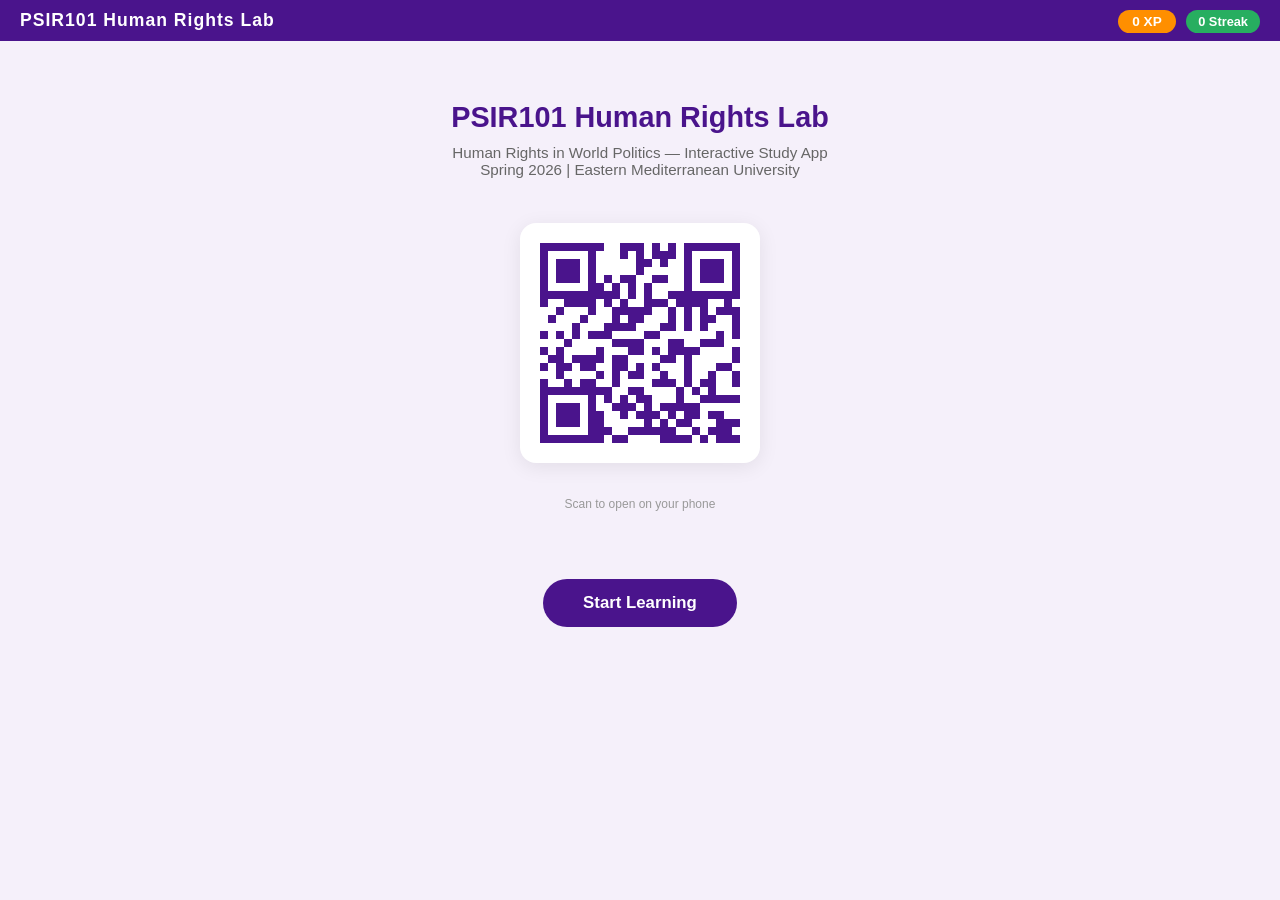
==== commit 490122b9: "Update human-rights-lab.html" ====
--- a/human-rights-lab.html
+++ b/human-rights-lab.html
@@ -2,564 +2,1070 @@
 <html lang="en">
 <head>
 <meta charset="UTF-8">
-<meta name="viewport" content="width=device-width,initial-scale=1.0">
-<title>PSIR101 – Human Rights Lab</title>
+<meta name="viewport" content="width=device-width, initial-scale=1.0">
+<title>PSIR101 Human Rights Lab</title>
 <style>
+*{margin:0;padding:0;box-sizing:border-box}
 :root{
-  --bg:#f0f4f8;--card:#fff;--primary:#6a1b9a;--primaryDk:#4a148c;
-  --accent:#ffc107;--accentDk:#e0a800;--correct:#28a745;--wrong:#dc3545;
-  --txt:#1a1a2e;--txtLight:#555;--radius:14px;--shadow:0 4px 18px rgba(0,0,0,.08);
-  --topH:56px;
-}
-*{margin:0;padding:0;box-sizing:border-box;}
-body{font-family:'Segoe UI',system-ui,sans-serif;background:var(--bg);color:var(--txt);padding-top:var(--topH);}
-.topbar{position:fixed;top:0;left:0;width:100%;height:var(--topH);background:linear-gradient(135deg,var(--primary),var(--primaryDk));color:#fff;display:flex;align-items:center;justify-content:space-between;padding:0 16px;z-index:900;box-shadow:0 2px 8px rgba(0,0,0,.15);}
-.topbar .title{font-size:1.05rem;font-weight:700;white-space:nowrap;overflow:hidden;text-overflow:ellipsis;}
-.topbar .badges{display:flex;gap:10px;}
-.topbar .badge{background:rgba(255,255,255,.2);padding:4px 10px;border-radius:20px;font-size:.8rem;font-weight:600;}
-.tab-bar{display:flex;overflow-x:auto;gap:6px;padding:12px 12px 0;background:var(--bg);position:sticky;top:var(--topH);z-index:800;}
-.tab-bar button{flex-shrink:0;padding:8px 14px;border:none;border-radius:var(--radius) var(--radius) 0 0;background:var(--card);color:var(--txtLight);font-size:.82rem;font-weight:600;cursor:pointer;border-bottom:3px solid transparent;transition:.2s;}
-.tab-bar button.active{color:var(--primary);border-bottom-color:var(--primary);background:#fff;}
-.panel{display:none;padding:16px 12px 60px;max-width:860px;margin:auto;}
-.panel.active{display:block;}
-.card{background:var(--card);border-radius:var(--radius);box-shadow:var(--shadow);padding:20px;margin-bottom:18px;}
-.card h2{font-size:1.15rem;margin-bottom:10px;color:var(--primaryDk);}
-.card h3{font-size:1rem;margin-bottom:8px;color:var(--primary);}
-.card p,.card li{font-size:.92rem;line-height:1.55;color:var(--txtLight);}
-.card ul{margin-left:18px;margin-bottom:8px;}
-.q-block{background:#f3e5f5;border-radius:10px;padding:14px;margin-top:12px;}
-.q-block p.q-label{font-weight:700;color:var(--primaryDk);margin-bottom:6px;font-size:.9rem;}
-.opt-btn{display:block;width:100%;text-align:left;padding:10px 14px;margin:5px 0;border:2px solid #dce3ea;border-radius:10px;background:#fff;cursor:pointer;font-size:.88rem;transition:.15s;}
-.opt-btn:hover{border-color:var(--primary);}
-.opt-btn.correct{border-color:var(--correct);background:#e6f9ed;}
-.opt-btn.wrong{border-color:var(--wrong);background:#fdeaea;}
-.opt-btn.disabled{pointer-events:none;opacity:.85;}
-.explain{display:none;margin-top:8px;padding:10px 14px;background:#fff8e1;border-left:4px solid var(--accent);border-radius:8px;font-size:.85rem;line-height:1.5;color:var(--txt);}
-.zone-container{display:flex;flex-wrap:wrap;gap:12px;margin-top:12px;}
-.zone{flex:1 1 200px;min-height:120px;background:#faf5ff;border:2px dashed #c8d6e5;border-radius:var(--radius);padding:10px;transition:.2s;}
-.zone.over{border-color:var(--primary);background:#f3e5f5;}
-.zone .z-title{font-weight:700;font-size:.85rem;color:var(--primary);margin-bottom:6px;text-align:center;}
-.chip{display:inline-block;padding:8px 14px;margin:4px;border-radius:20px;font-size:.82rem;font-weight:600;cursor:grab;transition:.15s;user-select:none;}
-.chip.src{background:#e1bee7;color:#4a148c;}
-.chip.correct-chip{background:#d1fae5;color:#065f46;}
-.chip.wrong-chip{background:#fee2e2;color:#991b1b;}
-.chip-bank{display:flex;flex-wrap:wrap;gap:6px;margin-bottom:12px;min-height:40px;padding:6px;background:#f3e5f5;border-radius:10px;}
-.flip-grid{display:grid;grid-template-columns:repeat(auto-fill,minmax(220px,1fr));gap:14px;margin-top:14px;}
-.flip-card{perspective:800px;height:200px;cursor:pointer;}
-.flip-inner{position:relative;width:100%;height:100%;transition:transform .5s;transform-style:preserve-3d;}
-.flip-card.flipped .flip-inner{transform:rotateY(180deg);}
-.flip-front,.flip-back{position:absolute;width:100%;height:100%;backface-visibility:hidden;border-radius:var(--radius);padding:16px;display:flex;flex-direction:column;justify-content:center;align-items:center;text-align:center;}
-.flip-front{background:linear-gradient(135deg,var(--primary),var(--primaryDk));color:#fff;font-weight:700;font-size:1rem;}
-.flip-back{background:var(--card);border:2px solid var(--primary);transform:rotateY(180deg);font-size:.82rem;color:var(--txt);line-height:1.45;overflow-y:auto;}
-.scenario-card{border:2px solid #e2e8f0;border-radius:var(--radius);padding:16px;margin-bottom:16px;transition:.2s;}
-.scenario-card.resolved{opacity:.85;}
-.gen-grid{display:grid;grid-template-columns:repeat(3,1fr);gap:6px;margin:12px 0;}
-.gen-cell{text-align:center;padding:10px 6px;border-radius:8px;font-size:.78rem;font-weight:600;}
-.gen-cell.gen1{background:#e3f2fd;color:#0d47a1;}
-.gen-cell.gen2{background:#e8f5e9;color:#1b5e20;}
-.gen-cell.gen3{background:#fff3e0;color:#e65100;}
-.tl-slot{padding:10px 14px;margin:4px 0;background:#f3e5f5;border-radius:10px;cursor:grab;font-size:.85rem;font-weight:600;display:flex;align-items:center;gap:8px;user-select:none;transition:.15s;}
-.tl-slot:active{background:#e1bee7;}
-.tl-slot.correct-slot{background:#d1fae5;}
-.tl-slot.wrong-slot{background:#fee2e2;}
-.tl-number{width:24px;height:24px;border-radius:50%;background:var(--primary);color:#fff;display:flex;align-items:center;justify-content:center;font-size:.75rem;flex-shrink:0;}
-.stat-grid{display:grid;grid-template-columns:repeat(auto-fill,minmax(150px,1fr));gap:14px;margin-top:14px;}
-.stat-card{background:linear-gradient(135deg,var(--primary),var(--primaryDk));color:#fff;padding:20px;border-radius:var(--radius);text-align:center;}
-.stat-card .num{font-size:2rem;font-weight:800;}
-.stat-card .label{font-size:.8rem;opacity:.85;margin-top:4px;}
-.btn-primary{padding:10px 20px;border:none;border-radius:10px;background:var(--primary);color:#fff;font-weight:700;cursor:pointer;font-size:.9rem;transition:.2s;}
-.btn-primary:hover{background:var(--primaryDk);}
-.btn-accent{padding:10px 20px;border:none;border-radius:10px;background:var(--accent);color:#1a1a2e;font-weight:700;cursor:pointer;font-size:.9rem;transition:.2s;}
-.btn-accent:hover{background:var(--accentDk);}
-.check-row{display:flex;justify-content:flex-end;margin-top:12px;}
-.score-banner{padding:12px;border-radius:10px;text-align:center;font-weight:700;font-size:1rem;margin-top:14px;}
-.score-banner.good{background:#d1fae5;color:#065f46;}
-.score-banner.ok{background:#fef3c7;color:#92400e;}
-.score-banner.bad{background:#fee2e2;color:#991b1b;}
-.debate-prompt{background:#fce4ec;border:2px solid #e91e63;border-radius:10px;padding:16px;margin-top:14px;font-size:.88rem;}
-.debate-prompt strong{color:#c2185b;}
-@media(max-width:520px){
-  .topbar .title{font-size:.88rem;}
-  .tab-bar button{font-size:.72rem;padding:6px 10px;}
-  .zone-container{flex-direction:column;}
-  .gen-grid{grid-template-columns:1fr;}
-  .flip-grid{grid-template-columns:1fr 1fr;}
-  .stat-grid{grid-template-columns:1fr 1fr;}
+--navy:#4a148c;--gold:#ff8f00;--light:#f5f0fa;--mid:#e0d4f0;
+--dark:#2c2c2c;--accent:#c0392b;--green:#27ae60;--teal:#1abc9c;
+--purple:#6a1b9a;--orange:#e67e22;--blue:#2980b9;
+}
+body{font-family:'Segoe UI',Roboto,Arial,sans-serif;background:var(--light);color:var(--dark);min-height:100vh}
+
+.topbar{background:var(--navy);color:#fff;padding:10px 20px;display:flex;align-items:center;justify-content:space-between;flex-wrap:wrap;gap:8px;position:sticky;top:0;z-index:100}
+.topbar h1{font-size:1.1em;letter-spacing:1px}
+.xp-badge{background:var(--gold);color:#fff;padding:4px 14px;border-radius:20px;font-weight:700;font-size:.85em}
+.streak-badge{background:var(--green);color:#fff;padding:4px 12px;border-radius:20px;font-weight:700;font-size:.8em;margin-left:6px}
+
+.tabs{display:flex;background:#fff;border-bottom:2px solid var(--mid);overflow-x:auto;padding:0 10px}
+.tab-btn{padding:12px 18px;border:none;background:none;cursor:pointer;font-size:.82em;font-weight:600;color:#888;white-space:nowrap;border-bottom:3px solid transparent;transition:.2s}
+.tab-btn:hover{color:var(--navy)}
+.tab-btn.active{color:var(--navy);border-bottom-color:var(--gold)}
+
+.container{max-width:900px;margin:0 auto;padding:20px}
+.panel{display:none}
+.panel.active{display:block}
+
+#landing{text-align:center;padding:40px 20px}
+#landing h2{color:var(--navy);font-size:1.8em;margin-bottom:10px}
+#landing p{color:#666;margin-bottom:25px;font-size:.95em}
+#qr-container{margin:20px auto;display:inline-block;padding:20px;background:#fff;border-radius:16px;box-shadow:0 4px 20px rgba(0,0,0,.08)}
+#qr-container canvas{display:block}
+.start-btn{display:inline-block;margin-top:25px;padding:14px 40px;background:var(--navy);color:#fff;border:none;border-radius:30px;font-size:1.05em;font-weight:700;cursor:pointer;transition:.2s}
+.start-btn:hover{background:var(--gold)}
+
+.card{background:#fff;border-radius:14px;padding:24px;margin-bottom:20px;box-shadow:0 2px 12px rgba(0,0,0,.06)}
+.card h3{color:var(--navy);margin-bottom:10px;font-size:1.05em}
+.card h4{color:var(--gold);font-size:.9em;margin-bottom:8px}
+.section-header{background:linear-gradient(135deg,var(--navy),#6a1b9a);color:#fff;border-radius:14px;padding:20px 24px;margin-bottom:16px}
+.section-header h3{color:#fff;font-size:1.1em}
+.section-header p{color:rgba(255,255,255,.8);font-size:.82em;margin-top:4px}
+
+.video-wrap{position:relative;padding-bottom:56.25%;height:0;margin:12px 0;border-radius:10px;overflow:hidden}
+.video-wrap iframe{position:absolute;top:0;left:0;width:100%;height:100%;border:0}
+
+.reflect-q{background:var(--light);border-left:4px solid var(--gold);padding:14px 18px;margin:12px 0;border-radius:0 10px 10px 0;font-size:.88em}
+.reflect-options{display:flex;flex-direction:column;gap:8px;margin:10px 0}
+.reflect-opt{padding:10px 16px;background:#fff;border:2px solid var(--mid);border-radius:10px;cursor:pointer;font-size:.85em;transition:.2s}
+.reflect-opt:hover{border-color:var(--blue)}
+.reflect-opt.selected{border-color:var(--navy);background:#f3e8ff}
+.reflect-opt.correct{border-color:var(--green);background:#eafaf1}
+.reflect-opt.wrong{border-color:var(--accent);background:#fdedec}
+.model-answer{background:#eafaf1;border-left:4px solid var(--green);padding:14px 18px;margin:12px 0;border-radius:0 10px 10px 0;font-size:.84em;display:none}
+.model-answer.show{display:block}
+.reflect-btn{padding:8px 22px;background:var(--navy);color:#fff;border:none;border-radius:8px;cursor:pointer;font-size:.85em;margin-top:8px}
+.reflect-btn:hover{background:var(--gold)}
+.reflect-btn:disabled{opacity:.5;cursor:default}
+.completed-badge{display:inline-block;background:var(--green);color:#fff;padding:3px 12px;border-radius:12px;font-size:.75em;font-weight:600}
+
+.sort-item{padding:12px 18px;background:#fff;border:2px solid var(--mid);border-radius:10px;margin:8px 0;cursor:pointer;font-size:.88em;transition:.2s;user-select:none}
+.sort-item:hover{border-color:var(--blue)}
+.sort-item.placed{opacity:.4;cursor:default}
+.sort-item.selected{border-color:var(--navy);background:#f3e8ff}
+.sort-zones{display:grid;grid-template-columns:1fr 1fr 1fr;gap:16px;margin:16px 0}
+.sort-zone{min-height:120px;border:2px dashed var(--mid);border-radius:12px;padding:14px;text-align:center}
+.sort-zone h4{color:var(--navy);margin-bottom:8px;font-size:.9em}
+.sort-zone.over{border-color:var(--gold);background:rgba(106,27,154,.05)}
+.sorted-item{padding:8px 14px;background:var(--light);border-radius:8px;margin:4px 0;font-size:.82em;display:inline-block}
+.sorted-item.correct{background:#eafaf1;border:1px solid var(--green)}
+.sorted-item.wrong{background:#fdedec;border:1px solid var(--accent)}
+
+.dim-card{background:#fff;border-radius:14px;padding:20px;margin-bottom:16px;box-shadow:0 2px 10px rgba(0,0,0,.06)}
+.dim-card .scenario{font-size:.9em;margin-bottom:12px;line-height:1.5}
+.dim-options{display:flex;flex-wrap:wrap;gap:8px;margin:8px 0}
+.dim-pill{padding:8px 16px;border-radius:20px;border:2px solid var(--mid);background:#fff;cursor:pointer;font-size:.8em;font-weight:600;transition:.2s}
+.dim-pill:hover{border-color:var(--navy)}
+.dim-pill.selected{background:var(--navy);color:#fff;border-color:var(--navy)}
+.dim-pill.correct{background:var(--green);color:#fff;border-color:var(--green)}
+.dim-pill.wrong{background:var(--accent);color:#fff;border-color:var(--accent)}
+.dim-explain{background:#eafaf1;border-left:4px solid var(--green);padding:12px 16px;margin-top:10px;border-radius:0 10px 10px 0;font-size:.82em;display:none}
+.dim-explain.show{display:block}
+
+.match-grid{display:grid;grid-template-columns:1fr 1fr;gap:12px}
+.match-item{padding:12px 16px;background:#fff;border:2px solid var(--mid);border-radius:10px;cursor:pointer;font-size:.84em;text-align:center;transition:.2s;min-height:60px;display:flex;align-items:center;justify-content:center}
+.match-item:hover{border-color:var(--blue)}
+.match-item.sel{border-color:var(--navy);background:#f3e8ff}
+.match-item.matched{border-color:var(--green);background:#eafaf1;cursor:default}
+.match-item.wrong-flash{animation:wrongFlash .5s}
+@keyframes wrongFlash{0%,100%{background:#fff}50%{background:#fdedec}}
+
+.tl-item{padding:12px 18px;background:#fff;border:2px solid var(--mid);border-radius:10px;margin:6px 0;cursor:grab;font-size:.85em;display:flex;align-items:center;gap:10px;user-select:none}
+.tl-item .handle{color:var(--navy);font-weight:700;font-size:1.1em}
+.tl-item.dragging{opacity:.5}
+.tl-item.correct{border-color:var(--green);background:#eafaf1}
+.tl-item.wrong{border-color:var(--accent);background:#fdedec}
+
+.stat-grid{display:grid;grid-template-columns:repeat(auto-fit,minmax(150px,1fr));gap:14px;margin:16px 0}
+.stat-card{background:#fff;border-radius:14px;padding:20px;text-align:center;box-shadow:0 2px 10px rgba(0,0,0,.06)}
+.stat-card .num{font-size:2em;font-weight:800;color:var(--navy);display:block}
+.stat-card .lbl{font-size:.75em;color:#888;margin-top:2px}
+.progress-bar{height:10px;background:var(--mid);border-radius:5px;overflow:hidden;margin:6px 0}
+.progress-bar .fill{height:100%;background:linear-gradient(90deg,var(--navy),var(--gold));border-radius:5px;transition:width .4s}
+
+.result-banner{padding:16px 20px;border-radius:12px;text-align:center;margin:16px 0;font-weight:700;font-size:.95em}
+.result-banner.great{background:#eafaf1;color:var(--green)}
+.result-banner.good{background:#fef9e7;color:var(--gold)}
+.result-banner.try{background:#fdedec;color:var(--accent)}
+
+.reset-btn{padding:8px 20px;background:var(--accent);color:#fff;border:none;border-radius:8px;cursor:pointer;font-size:.85em;margin-top:12px}
+.check-btn{padding:10px 28px;background:var(--navy);color:#fff;border:none;border-radius:10px;cursor:pointer;font-size:.95em;font-weight:700;margin-top:14px}
+.check-btn:hover{background:var(--gold)}
+
+.sub-nav{display:flex;gap:8px;margin-bottom:16px;flex-wrap:wrap}
+.sub-btn{padding:8px 16px;border:2px solid var(--mid);background:#fff;border-radius:20px;cursor:pointer;font-size:.8em;font-weight:600;color:#666;transition:.2s}
+.sub-btn:hover{border-color:var(--navy);color:var(--navy)}
+.sub-btn.active{background:var(--navy);color:#fff;border-color:var(--navy)}
+
+.debate-prompt{background:#fce4ec;border:2px solid #ad1457;border-radius:12px;padding:18px;margin-top:14px;font-size:.88em;line-height:1.55}
+.debate-prompt strong{color:#880e4f}
+
+@media(max-width:600px){
+.sort-zones{grid-template-columns:1fr}
+.match-grid{grid-template-columns:1fr}
+.stat-grid{grid-template-columns:1fr 1fr}
+.tabs{padding:0 4px}
+.tab-btn{padding:10px 12px;font-size:.75em}
 }
 </style>
 </head>
 <body>
 
 <div class="topbar">
-  <div class="title">PSIR101 · Human Rights Lab</div>
-  <div class="badges">
-    <span class="badge" id="xpBadge">0 XP</span>
-    <span class="badge" id="streakBadge">🔥 0</span>
+  <h1>PSIR101 Human Rights Lab</h1>
+  <div>
+    <span class="xp-badge" id="xpDisplay">0 XP</span>
+    <span class="streak-badge" id="streakDisplay">0 Streak</span>
   </div>
 </div>
 
-<div class="tab-bar" id="tabBar"></div>
-
-<div class="panel" id="panelIntro"></div>
-<div class="panel" id="panelGenerations"></div>
-<div class="panel" id="panelR2P"></div>
-<div class="panel" id="panelIranWar"></div>
-<div class="panel" id="panelCyprus"></div>
-<div class="panel" id="panelMatch"></div>
-<div class="panel" id="panelTimeline"></div>
-<div class="panel" id="panelDebate"></div>
-<div class="panel" id="panelStats"></div>
+<div class="tabs" id="tabBar" style="display:none">
+  <button class="tab-btn active" data-tab="videos">Video & Reflections</button>
+  <button class="tab-btn" data-tab="sorter">Myth or Reality?</button>
+  <button class="tab-btn" data-tab="generations">Three Generations</button>
+  <button class="tab-btn" data-tab="r2p">R2P Case Identifier</button>
+  <button class="tab-btn" data-tab="match">Key Terms Match</button>
+  <button class="tab-btn" data-tab="timeline">Timeline Sort</button>
+  <button class="tab-btn" data-tab="debate">Debate Arena</button>
+  <button class="tab-btn" data-tab="stats">My Stats</button>
+</div>
+
+<div class="container">
+
+<!-- ═══════ LANDING ═══════ -->
+<div id="landing">
+  <h2>PSIR101 Human Rights Lab</h2>
+  <p>Human Rights in World Politics — Interactive Study App<br>Spring 2026 | Eastern Mediterranean University</p>
+  <div id="qr-container"></div>
+  <p style="font-size:.75em;color:#999;margin-top:10px">Scan to open on your phone</p>
+  <br>
+  <button class="start-btn" id="startBtn">Start Learning</button>
+</div>
+
+<!-- ═══════ VIDEOS ═══════ -->
+<div class="panel" id="panel-videos">
+  <div class="sub-nav" id="vidSubNav">
+    <button class="sub-btn active" data-sec="secA">A: Foundations</button>
+    <button class="sub-btn" data-sec="secB">B: R2P &amp; Enforcement</button>
+    <button class="sub-btn" data-sec="secC">C: The 2026 Iran War</button>
+    <button class="sub-btn" data-sec="secD">D: Cyprus &amp; the ECHR</button>
+  </div>
+  <div id="vidSections"></div>
+</div>
+
+<!-- ═══════ SORTER ═══════ -->
+<div class="panel" id="panel-sorter">
+  <div class="card">
+    <h3>Concept Sorter: Myth or Reality?</h3>
+    <p style="font-size:.85em;color:#666">Sort each statement about human rights into the correct zone. 10 XP per correct answer.</p>
+  </div>
+  <div id="sorterItems"></div>
+  <div class="sort-zones" style="grid-template-columns:1fr 1fr;">
+    <div class="sort-zone" id="zoneMyth" data-zone="myth"><h4>❌ MYTH</h4><div class="zone-items"></div></div>
+    <div class="sort-zone" id="zoneReality" data-zone="reality"><h4>✅ REALITY</h4><div class="zone-items"></div></div>
+  </div>
+  <button class="check-btn" id="checkSorter">Check Answers</button>
+  <div id="sorterResult"></div>
+</div>
+
+<!-- ═══════ THREE GENERATIONS ═══════ -->
+<div class="panel" id="panel-generations">
+  <div class="card">
+    <h3>Three Generations Classifier</h3>
+    <p style="font-size:.85em;color:#666">Classify each right or concept by its generation (Vasak 1977). 15 XP per correct answer.</p>
+  </div>
+  <div id="genItems"></div>
+  <button class="check-btn" id="checkGen">Check Answers</button>
+  <div id="genResult"></div>
+</div>
+
+<!-- ═══════ R2P CASE IDENTIFIER ═══════ -->
+<div class="panel" id="panel-r2p">
+  <div class="card">
+    <h3>R2P Case Identifier</h3>
+    <p style="font-size:.85em;color:#666">For each case, identify which R2P pillar was applied — or whether R2P failed. 15 XP per correct answer.</p>
+  </div>
+  <div id="r2pItems"></div>
+  <button class="check-btn" id="checkR2P">Check Answers</button>
+  <div id="r2pResult"></div>
+</div>
+
+<!-- ═══════ KEY TERMS MATCH ═══════ -->
+<div class="panel" id="panel-match">
+  <div class="card">
+    <h3>Key Terms Match</h3>
+    <p style="font-size:.85em;color:#666">Select a term, then select its definition. 15 XP per correct match.</p>
+  </div>
+  <div class="match-grid" id="matchGrid"></div>
+  <div id="matchResult"></div>
+</div>
+
+<!-- ═══════ TIMELINE ═══════ -->
+<div class="panel" id="panel-timeline">
+  <div class="card">
+    <h3>Timeline Sort: Human Rights Milestones</h3>
+    <p style="font-size:.85em;color:#666">Drag events into chronological order (earliest at top). 20 XP for perfect order.</p>
+  </div>
+  <div id="tlItems"></div>
+  <button class="check-btn" id="checkTL">Check Order</button>
+  <div id="tlResult"></div>
+</div>
+
+<!-- ═══════ DEBATE ARENA ═══════ -->
+<div class="panel" id="panel-debate">
+  <div class="card">
+    <h3>Debate Arena</h3>
+    <p style="font-size:.85em;color:#666">No right answers here — just hard questions. Use these prompts for tutorial discussion or essay brainstorming.</p>
+  </div>
+  <div id="debateItems"></div>
+</div>
+
+<!-- ═══════ STATS ═══════ -->
+<div class="panel" id="panel-stats">
+  <div class="card"><h3>My Progress</h3></div>
+  <div class="stat-grid" id="statGrid"></div>
+  <div class="card" id="activityProgress"><h3>Activity Completion</h3></div>
+  <button class="reset-btn" id="resetBtn">Reset All Progress</button>
+</div>
+
+</div><!-- /container -->
+
 <script>
-/* =================================================================
-   DATA
-   ================================================================= */
-
-const TABS=[
-  {id:'panelIntro',label:'Foundations Quiz'},
-  {id:'panelGenerations',label:'Three Generations'},
-  {id:'panelR2P',label:'R2P Case Sorter'},
-  {id:'panelIranWar',label:'Iran War & IHL'},
-  {id:'panelCyprus',label:'Cyprus & the ECHR'},
-  {id:'panelMatch',label:'Key Terms Match'},
-  {id:'panelTimeline',label:'Timeline Sort'},
-  {id:'panelDebate',label:'Debate Arena'},
-  {id:'panelStats',label:'My Stats'}
+// ═══════════════════════════════════════
+// QR Code Generator (minimal inline)
+// ═══════════════════════════════════════
+const QR=(function(){function g(d){
+const c=document.createElement('canvas');const sz=200;c.width=sz;c.height=sz;const x=c.getContext('2d');
+x.fillStyle='#fff';x.fillRect(0,0,sz,sz);x.fillStyle='#4a148c';
+const bs=8;for(let r=0;r<25;r++)for(let cl=0;cl<25;cl++){if(Math.random()>.55||(r<7&&cl<7)||(r<7&&cl>17)||(r>17&&cl<7))x.fillRect(cl*bs,r*bs,bs,bs);}
+function fp(ox,oy){x.fillStyle='#4a148c';x.fillRect(ox,oy,7*bs,7*bs);x.fillStyle='#fff';x.fillRect(ox+bs,oy+bs,5*bs,5*bs);x.fillStyle='#4a148c';x.fillRect(ox+2*bs,oy+2*bs,3*bs,3*bs);}
+fp(0,0);fp(18*bs,0);fp(0,18*bs);return c;}
+return{generate:g};})();
+
+// ═══════════════════════════════════════
+// STATE
+// ═══════════════════════════════════════
+let xp=0,streak=0,maxStreak=0;
+const done={sorter:false,generations:false,r2p:false,match:false,timeline:false,videos:{}};
+function addXP(n){xp+=n;document.getElementById('xpDisplay').textContent=xp+' XP';}
+function addStreak(){streak++;if(streak>maxStreak)maxStreak=streak;document.getElementById('streakDisplay').textContent=streak+' Streak';}
+function breakStreak(){streak=0;document.getElementById('streakDisplay').textContent='0 Streak';}
+function shuffle(a){for(let i=a.length-1;i>0;i--){const j=Math.floor(Math.random()*(i+1));[a[i],a[j]]=[a[j],a[i]];}return a;}
+
+// ═══════════════════════════════════════
+// VIDEO DATA
+// ═══════════════════════════════════════
+const VID_DATA={
+secA:{
+  title:"A: Foundations — What Are Human Rights?",
+  desc:"Core concepts: the UDHR, the International Bill of Rights, universalism vs. relativism, and the human rights regime.",
+  items:[
+    {id:"a1",type:"video",title:"Human Rights in Two Minutes",yt:"ew993Wdc0zo",
+     q:"The video presents human rights as universal. But universalism is contested. What is the strongest critique?",
+     opts:["Human rights don't exist","Cultural relativists argue that 'universal' rights reflect Western priorities and imposing them on other cultures is a form of imperialism","Human rights only apply to democracies"],
+     correct:1,
+     model:"Cultural relativism is the most serious intellectual challenge to universalism. Scholars like Adamantia Pollis and Peter Schwab argue the UDHR reflects Western liberal individualism and that non-Western societies conceptualize rights through communal, religious, or cultural frameworks. The counter-argument: authoritarian governments often invoke relativism to justify repression. The textbook (Baylis, Smith & Owens) favours 'thin universalism' — a minimal set of rights all cultures can agree on."},
+    {id:"a2",type:"video",title:"The European Convention on Human Rights — How Does It Work?",yt:"yC1ndo8yX0w",
+     q:"The ECHR allows individuals to bring cases against states. Why is this significant for sovereignty?",
+     opts:["It isn't — states can ignore the rulings","It represents a remarkable transfer of authority: an international court can overrule a sovereign state's domestic law","It only applies to EU members"],
+     correct:1,
+     model:"The ECHR is arguably the most effective human rights enforcement mechanism in the world. Unlike the UN Human Rights Council (which relies on 'naming and shaming'), the ECHR produces legally binding judgments. This means states that have ratified the Convention have accepted a limitation on their sovereignty — they can be held accountable by individuals before an international court. The Cyprus property cases (Loizidou, Demopoulos) are powerful examples: Turkey has been repeatedly found in violation through the ECHR."},
+    {id:"a3",type:"video",title:"What Is the International Criminal Court?",yt:"QM0qUVAgVtY",
+     q:"The US, Russia, China, India, and Israel are not members of the ICC. What does this tell us about the limits of international justice?",
+     opts:["The ICC is irrelevant because the most powerful states don't participate","The ICC has real power — it just can't reach the most powerful states, exposing a double standard","The ICC was designed to only prosecute African leaders"],
+     correct:1,
+     model:"The ICC's membership gap reveals the fundamental tension between justice and power in international relations. The Court has prosecuted individuals from multiple continents, but the fact that the world's most powerful states refuse to join — and that the US has actively sanctioned ICC officials — means the Court's reach is structurally limited. The 2024 ICC warrant for Netanyahu was a landmark: it demonstrated the Court's willingness to challenge powerful states' allies, but enforcement remains impossible without cooperation."}
+  ]
+},
+secB:{
+  title:"B: R2P & Enforcement — When Rights Are Violated",
+  desc:"The Responsibility to Protect, its successes and failures, and the enforcement gap.",
+  items:[
+    {id:"b1",type:"video",title:"The Responsibility to Protect, Explained",yt:"6sSagj3r-Jc",
+     q:"R2P has three pillars. Which pillar has proven most difficult to implement — and why?",
+     opts:["Pillar I (state responsibility) — states refuse to protect their own people","Pillar III (collective action) — Security Council vetoes block intervention even when atrocities are occurring","Pillar II (international assistance) — the UN lacks resources"],
+     correct:1,
+     model:"Pillar III — the Security Council authorising collective action including military force — has been the most contentious and most frequently blocked. Russia and China vetoed Syria resolutions 17+ times. The US vetoed Gaza ceasefire resolutions. The 2026 Iran war was never framed as R2P despite 30,000+ protesters killed in January. The structural problem: the states most likely to commit or enable atrocities are often protected by a P5 ally with veto power."},
+    {id:"b2",type:"case",title:"Case Study: R2P's Paradox — Libya 2011 vs. Syria 2011–",
+     text:"In 2011, the Security Council authorised intervention in Libya under R2P (Resolution 1973). NATO enforced a no-fly zone — but then went beyond civilian protection to regime change, killing Gaddafi. Russia and China felt betrayed: they had abstained (not vetoed) expecting a limited operation. When atrocities began in Syria months later, Russia vetoed every resolution, citing Libya as proof that R2P was cover for regime change. The result: over 500,000 dead in Syria, millions displaced, chemical weapons used on civilians — and the Security Council paralysed.",
+     q:"The Libya intervention's aftermath destroyed R2P's credibility for a decade. What is the core lesson?",
+     opts:["R2P should never be used because it always leads to regime change","The manner of implementation matters as much as the principle: exceeding the mandate in Libya gave veto-holders a permanent justification to block future action","The Security Council worked perfectly in both cases"],
+     correct:1,
+     model:"Libya is R2P's original sin. The principle was sound — Gaddafi was threatening to massacre civilians in Benghazi. But NATO's mission creep from 'protect civilians' to 'regime change' gave Russia a credible argument for blocking future interventions. Every time Russia vetoed a Syria resolution, it cited Libya. The lesson: implementation must match the mandate, or you undermine the norm itself. This is why over 100 law professors condemned the 2026 Iran strikes — if self-defence claims are used to justify regime change, the legal framework collapses."},
+    {id:"b3",type:"video",title:"R2P in Global Politics Explained",yt:"qQ3pJiNCH64",
+     q:"The SG's 2025 report (A/79/875) admits a 'persistent gap between promises and action.' Is R2P dead?",
+     opts:["Yes — it has failed in every major test since Libya","No — Pillars I and II still work; the failure is specifically Pillar III, which requires Council action","R2P was never meant to be enforceable"],
+     correct:1,
+     model:"R2P is not dead — but Pillar III is on life support. Pillar I (state responsibility) works in countries like Colombia, which built transitional justice into its peace process. Pillar II (international assistance) works through early warning, mediation, and capacity building. The problem is that when states systematically massacre their own people and a P5 member shields them, Pillar III cannot be activated. The 2025 SG report counted 123 million displaced people worldwide — the highest ever — as evidence that the gap between R2P's promise and delivery is growing."}
+  ]
+},
+secC:{
+  title:"C: The 2026 Iran War — A Live Human Rights Crisis",
+  desc:"The Iran war as a case study in jus ad bellum, jus in bello, and the failure of international enforcement.",
+  items:[
+    {id:"c1",type:"case",title:"Case Study: The Minab School Strike (March 2026)",
+     text:"On approximately 5 March 2026, US/Israeli strikes hit a school in Minab, Iran, killing approximately 175 civilians including children. The strike came after Secretary of Defence Hegseth dismantled civilian harm mitigation teams and declared 'no quarter, no mercy.' Over 100 international law professors signed a letter in April 2026 arguing the strikes violated the UN Charter (no armed attack on the US), the Hague Convention (prohibition on 'no quarter'), and the principle of distinction (targeting a school full of civilians). Between February and March 2026, 67,414 civilian sites were struck in Iran, including 498 schools and 236 health facilities.",
+     q:"The Minab school strike raises questions about which two fundamental principles of international humanitarian law?",
+     opts:["Sovereignty and self-determination","Distinction (between civilians and combatants) and precaution (duty to minimise civilian harm)","Cultural relativism and universalism"],
+     correct:1,
+     model:"Distinction (Additional Protocol I, Art. 48) requires belligerents to distinguish between military targets and civilians at all times. Precaution (Art. 57) requires all feasible measures to minimise civilian harm. Striking a school — and dismantling the institutional mechanisms (civilian harm mitigation teams) designed to ensure precaution — violates both principles. Hegseth's 'no quarter' statement is separately prohibited by the 1907 Hague Regulations (Art. 23d) and constitutes a war crime under US federal law (18 USC §2441)."},
+    {id:"c2",type:"case",title:"Case Study: Article 51 — Self-Defence or Aggression?",
+     text:"The US justified Operation Epic Fury under Article 51 of the UN Charter (self-defence). Over 100 law professors argued in April 2026 that this was legally unfounded: there was no armed attack on the US, no imminent threat from Iran, and the operation was disproportionate (regime change, including killing Supreme Leader Khamenei). The professors' letter cited the ICJ's Nicaragua ruling: self-defence requires an actual armed attack, not a hypothetical future threat.",
+     q:"Why does the legal distinction between 'self-defence' and 'aggression' matter for the human rights regime?",
+     opts:["It doesn't — powerful states do what they want regardless","If self-defence claims are accepted uncritically, any state can justify any military action, and the entire framework of jus ad bellum collapses","Only the ICJ can decide, and it hasn't ruled yet"],
+     correct:1,
+     model:"The legal distinction between lawful self-defence and unlawful aggression is the foundation of the post-1945 international order. Article 2(4) of the UN Charter prohibits the use of force. Article 51 provides a narrow exception for self-defence against an armed attack. If states can invoke Article 51 without meeting its legal requirements — and face no consequences — then the prohibition on force becomes meaningless. This is exactly what the 100+ professors warned about: the Iran war threatens to normalise preventive war and regime change under the guise of self-defence."},
+    {id:"c3",type:"video",title:"10 Conflicts to Watch in 2026 (ICG)",yt:"TMfLmxzVDYQ",
+     q:"The 2026 conflicts list includes the US-Iran war alongside Sudan, Myanmar, and Gaza. What does this pattern tell us about the current state of human rights enforcement?",
+     opts:["Human rights enforcement is working — these conflicts are being addressed","The system is overwhelmed: multiple simultaneous crises exceed the capacity of international institutions, especially when P5 members are parties to the conflicts","These conflicts are unrelated to each other"],
+     correct:1,
+     model:"The simultaneous crises of 2026 reveal a system at breaking point. The Security Council is paralysed by vetoes on multiple fronts. The ICC cannot reach the most powerful perpetrators. The OHCHR documents violations but has no enforcement mechanism. And the R2P framework has been unable to prevent any of these atrocities. Pakistan — a non-P5 state — brokered the Iran ceasefire, demonstrating that when the institutional framework fails, ad hoc diplomacy by middle powers fills the gap. This is the 'transactional trap' Brenes warned about."}
+  ]
+},
+secD:{
+  title:"D: Cyprus & the ECHR — Human Rights on Your Doorstep",
+  desc:"The ECHR's role in the Cyprus conflict, the IPC, Turkish Cypriot isolation, and the 2026 spill-over.",
+  items:[
+    {id:"d1",type:"case",title:"Case Study: Loizidou v. Turkey (1996) — The Case That Changed Everything",
+     text:"Titina Loizidou, a Greek Cypriot displaced in 1974, brought a case to the ECHR arguing that Turkey's occupation prevented her from accessing her property in the north. The Court ruled that Turkey exercises 'effective control' over the TRNC and is therefore responsible for Convention violations there. This established two crucial principles: (1) Turkey is liable for human rights violations in northern Cyprus, and (2) the 'effective control' doctrine means a state can be held responsible for rights violations outside its own territory.",
+     q:"Why is the 'effective control' doctrine significant beyond Cyprus?",
+     opts:["It only applies to Cyprus and has no broader relevance","It establishes that states exercising military control over foreign territory are responsible for human rights there — a principle applied to Russia in Crimea and potentially to the US in military operations abroad","It means Turkey must return all property immediately"],
+     correct:1,
+     model:"The effective control doctrine is one of the ECHR's most important contributions to international law. It prevents states from escaping accountability by acting through proxy entities. If Turkey controls the TRNC militarily and politically, it cannot claim that TRNC law — rather than Turkish responsibility — governs human rights there. The same logic has been applied to Russia's control over Crimea and eastern Ukraine. It could theoretically be applied to any state exercising military control over foreign territory — making it deeply relevant to the US military presence in multiple countries."},
+    {id:"d2",type:"case",title:"Case Study: The Immovable Property Commission (IPC)",
+     text:"The IPC was established by TRNC Law 67/2005 to handle property claims by Greek Cypriot IDPs. It offers three remedies: restitution, compensation, or exchange. In Demopoulos v. Turkey (2010), the ECHR Grand Chamber declared the IPC an 'effective domestic remedy,' meaning applicants must exhaust it before going to Strasbourg. Approximately 1,400 pending cases were redirected. But in K.V. Mediterranean Tours v. Türkiye (2025), the Court found a violation due to excessive IPC delays — over a decade of procrastination — while still refusing to declare the IPC ineffective overall. Critics (Paraskeva & Meleagrou, 2025) argue the IPC turns legitimate property owners into 'claimants' who must re-prove ownership under TRNC law, and that restitution is rarely granted.",
+     q:"Why is the ECHR's endorsement of the IPC controversial?",
+     opts:["Because the IPC works perfectly and there is no controversy","Because by directing Greek Cypriot property owners to a TRNC legal mechanism, the ECHR arguably grants de facto legitimacy to an internationally unrecognised entity","Because the ECHR has no jurisdiction over property cases"],
+     correct:1,
+     model:"The core controversy is legitimation. When the ECHR tells Greek Cypriot IDPs to use the IPC — a body created under TRNC law, operating in TRNC courts — it effectively requires them to engage with a legal system they do not recognise, in an entity no UN member state except Turkey recognises. Critics argue this converts property owners into 'claimants,' shifts the burden of proof, and makes the ECHR complicit in normalising the TRNC's legal order. Defenders (and the ECHR itself) argue it provides a practical remedy where none existed before. This tension between pragmatism and principle runs through the entire Cyprus human rights landscape."},
+    {id:"d3",type:"case",title:"Case Study: Erel & Damdelen v. Cyprus (2010) — Turkish Cypriot Isolation",
+     text:"Ali Erel and Mustafa Damdelen, two Turkish Cypriots living in the TRNC, applied to participate in the 2006 Republic of Cyprus parliamentary elections. They asked for a separate Turkish electoral list, as the 1960 Constitution provides. The Minister of the Interior refused; the Supreme Court dismissed their recourse. They took the case to the ECHR, alleging violations of their right to vote (Article 3, Protocol 1) and discrimination (Article 14 with Protocol 12). The ECHR declared the application inadmissible: the habitual-residence requirement (6 months in the government-controlled area) was a legitimate restriction, and the constitutional provisions for separate electoral lists had been 'rendered inoperative by the de facto partition of the island.'",
+     q:"The Erel & Damdelen case raises a fundamental question. Turkish Cypriots in the TRNC cannot vote in RoC elections, cannot participate directly in EU institutions, and live under an unrecognised entity. Is this a human rights problem?",
+     opts:["No — it is purely a political consequence of the unresolved conflict","Yes — it constitutes a form of political exclusion that violates fundamental democratic rights","It depends on who you hold responsible: Turkey, the Republic of Cyprus, or the international community"],
+     correct:2,
+     model:"This is genuinely one of the hardest questions in the Cyprus human rights landscape, and reasonable people disagree. The ECHR treated it as a political consequence: the residence requirement is legitimate, the partition makes separate electoral lists impractical, end of analysis. But a deeper reading suggests a human rights dimension: Turkish Cypriots are EU citizens in theory (the Republic's EU membership covers the whole island) but cannot exercise most EU rights in practice. They cannot vote in European Parliament elections, cannot freely access the EU single market, and face economic isolation because of non-recognition. Whether this is 'Turkey's fault' (for maintaining the partition), the RoC's fault (for not accommodating Turkish Cypriots), or the international community's fault (for maintaining an isolation regime) — that is the political question the ECHR chose not to answer."},
+    {id:"d4",type:"case",title:"Case Study: The Iran War Reaches Cyprus (March 2026)",
+     text:"On 1 March 2026, a Hezbollah Shahed-type drone struck RAF Akrotiri, the British Sovereign Base on Cyprus — the first attack on the island since 1974. European navies (Greece, France, Italy, Germany, Netherlands, Spain) mobilised to defend Cyprus. Turkey sent F-16s to the TRNC. Tourism dropped 15–30%. President Christodoulides called the British bases 'colonial' and demanded talks on their future. On 1 April 2026, a buffer-zone incident on Markos Dracos Street (rock-throwing) was condemned by UNFICYP. The Iran war demonstrated that the Cyprus conflict is not frozen — it can be reignited by external shocks.",
+     q:"How does the Akrotiri drone strike connect Cyprus to the broader human rights framework we've been studying?",
+     opts:["It doesn't — it's a security issue, not a human rights issue","It demonstrates that the right to peace (3rd generation), the right to life (1st generation), and the protection of civilians in conflict zones (IHL) are all at stake when geopolitical conflicts spill over into divided societies","It only matters for British sovereignty"],
+     correct:1,
+     model:"The drone strike connects Cyprus to every layer of the human rights framework: 1st generation rights (right to life — civilians were endangered), IHL (the attack on a military base near civilian populations raises distinction and precaution questions), 3rd generation rights (the right to peace — Cypriots' security was shattered by a conflict they had no part in), and the structural question of whether colonial-era military arrangements (the British bases) make Cyprus more or less safe. The subsequent Greek-Turkish military posturing showed how quickly the Cyprus conflict can escalate when external pressures increase."}
+  ]
+}
+};
+
+// ═══════════════════════════════════════
+// SORTER DATA
+// ═══════════════════════════════════════
+const SORT_DATA=[
+  {s:"The UDHR (1948) is a legally binding treaty ratified by all UN members",a:"myth",e:"The UDHR is a General Assembly declaration — non-binding. Its principles gained legal force through incorporation into the ICCPR, ICESCR, and national constitutions."},
+  {s:"The ICCPR and ICESCR together with the UDHR form the 'International Bill of Rights'",a:"reality",e:"These three instruments — the declaration plus the two 1966 treaties — form the foundation of the international human rights regime."},
+  {s:"Cultural relativism argues that human rights are culturally constructed and imposing Western norms is a form of imperialism",a:"reality",e:"This is the core relativist position. Critics reply that authoritarian governments instrumentalise relativism to justify repression — but the intellectual challenge is real."},
+  {s:"The ICC can prosecute any head of state from any country for war crimes",a:"myth",e:"The ICC can only prosecute nationals of member states, cases referred by the Security Council, or crimes committed on member state territory. The US, Russia, China, India, and Israel are not members."},
+  {s:"R2P was unanimously adopted at the 2005 World Summit",a:"reality",e:"All UN member states endorsed R2P at the 2005 summit. The norm exists — the problem is implementation, especially when the Security Council is blocked by vetoes."},
+  {s:"The P5 veto has never been used to block action during an ongoing atrocity",a:"myth",e:"Russia vetoed Syria resolutions 17+ times during chemical weapons attacks. The US vetoed Gaza ceasefire resolutions in 2023-24. The veto has directly enabled ongoing atrocities."},
+  {s:"The ECHR can only make non-binding recommendations to member states",a:"myth",e:"ECHR judgments are legally binding. States are required to implement them under Article 46 of the Convention. The Committee of Ministers supervises execution."},
+  {s:"Turkey has been found responsible for human rights violations in the TRNC through the 'effective control' doctrine",a:"reality",e:"Established in Loizidou v. Turkey (1996) — Turkey exercises effective control over northern Cyprus and is therefore liable under the Convention."},
+  {s:"The IPC was declared an 'effective domestic remedy' by the ECHR in Demopoulos v. Turkey (2010)",a:"reality",e:"The Grand Chamber ruled that Greek Cypriot IDPs must exhaust the IPC before applying to Strasbourg. ~1,400 pending applications were redirected."},
+  {s:"Erel & Damdelen won their case at the ECHR and Turkish Cypriots can now vote in Republic of Cyprus elections",a:"myth",e:"The case was declared inadmissible. The ECHR ruled the habitual-residence requirement was a legitimate restriction and the constitutional provisions for separate electoral lists had been rendered inoperative by partition."},
+  {s:"The US justified its 2026 strikes on Iran under Article 51 (self-defence) of the UN Charter",a:"reality",e:"The US filed an Article 51 letter. Over 100 law professors argued in April 2026 that there was no armed attack or imminent threat, making the claim legally unfounded."},
+  {s:"'No quarter' is a legitimate military command under international humanitarian law",a:"myth",e:"'No quarter' — meaning no mercy and no prisoners — is explicitly prohibited by the 1907 Hague Regulations (Art. 23d) and constitutes a war crime under US federal law (18 USC §2441)."},
+  {s:"Pakistan brokered the April 2026 Iran ceasefire — not the Security Council",a:"reality",e:"A non-P5 state succeeded where the Council failed, demonstrating that when institutional frameworks are paralysed, middle powers fill the gap."},
+  {s:"The three generations of rights (Vasak 1977) are ranked in order of importance — 1st generation rights matter most",a:"myth",e:"The principle of indivisibility means all rights are equally important and interconnected. You cannot fully enjoy civil and political rights without economic, social, and cultural rights."},
+  {s:"The 2025 SG report found that violence against civilians was at its highest level since 2015",a:"reality",e:"The report (A/79/875) documented 123 million displaced people worldwide — the highest ever — and identified a 'persistent gap between promises and action.'"},
+  {s:"The Committee on Missing Persons in Cyprus has recovered and identified remains of some of the 2,002 people who disappeared during the 1963-64 and 1974 conflicts",a:"reality",e:"The CMP, funded at ~€30 million in 2026, has identified roughly half of the missing. It is one of the few bi-communal institutions that works across the divide."}
 ];
 
-/* ---------- FOUNDATIONS QUIZ ---------- */
-const INTRO_Q=[
-  {q:'The Universal Declaration of Human Rights (1948) is:',
-   opts:['A binding treaty ratified by all UN members','A non-binding declaration that has been incorporated into many binding instruments','A Security Council resolution','An International Court of Justice ruling'],
-   correct:1,explain:'The UDHR is a General Assembly declaration — not a treaty. However, its principles have been incorporated into the ICCPR, ICESCR, and numerous national constitutions, giving them binding force through those instruments.'},
-  {q:'Which two treaties, together with the UDHR, form the "International Bill of Rights"?',
-   opts:['CEDAW and CRC','CAT and CRPD','ICCPR and ICESCR','Geneva Conventions I and II'],
-   correct:2,explain:'The ICCPR (civil and political rights) and ICESCR (economic, social, and cultural rights), both adopted in 1966, complete the International Bill of Rights alongside the UDHR.'},
-  {q:'The principle of "indivisibility" of human rights means:',
-   opts:['Rights can be divided among different communities','Civil, political, economic, social, and cultural rights are all equally important and interconnected','States can choose which rights to protect','Only first-generation rights are enforceable'],
-   correct:1,explain:'Indivisibility means you cannot fully enjoy civil and political rights without economic and social rights, and vice versa. In practice, states often prioritise one set over another — a central tension in human rights politics.'},
-  {q:'Cultural relativism challenges universal human rights by arguing:',
-   opts:['All cultures have identical values','Rights are culturally constructed and imposing Western norms is a form of imperialism','Human rights should only apply to Western democracies','The UDHR was drafted exclusively by European states'],
-   correct:1,explain:'Cultural relativists argue that "universal" rights reflect Western priorities and that non-Western societies should interpret rights through their own cultural frameworks. Critics reply that authoritarian governments often use relativism to justify repression.'},
-  {q:'Who heads the Office of the High Commissioner for Human Rights (OHCHR)?',
-   opts:['António Guterres','Volker Türk','Karim Khan','Fatou Bensouda'],
-   correct:1,explain:'Volker Türk became UN High Commissioner for Human Rights in 2022. The OHCHR supports treaty bodies, special rapporteurs, and the Human Rights Council.'},
-  {q:'The International Criminal Court (ICC) can prosecute individuals for all of the following EXCEPT:',
-   opts:['Genocide','Drug trafficking','War crimes','Crimes against humanity'],
-   correct:1,explain:'The ICC has jurisdiction over genocide, war crimes, crimes against humanity, and the crime of aggression. Drug trafficking, terrorism, and other crimes fall outside its mandate — a frequent source of debate about whether to expand it.'},
-  {q:'Which of these countries is NOT a member of the ICC?',
-   opts:['Germany','United States','France','United Kingdom'],
-   correct:1,explain:'The US has never ratified the Rome Statute. It signed under Clinton but unsigned under Bush. In 2026, the US intensified sanctions on ICC officials. Russia, China, India, and Israel are also non-members.'},
-  {q:'In 2026, Secretary of Defence Hegseth\'s "no quarter" statement was condemned as:',
-   opts:['A breach of parliamentary protocol','A violation of the Hague Convention and a war crime under US law (18 USC §2441)','An Article 51 self-defence claim','A valid rules-of-engagement directive'],
-   correct:1,explain:'"No quarter" — meaning no mercy and no prisoners — is explicitly prohibited by the 1907 Hague Regulations (Art. 23(d)) and constitutes a war crime under US federal law. Over 100 international law professors condemned this rhetoric in April 2026.'}
+// ═══════════════════════════════════════
+// THREE GENERATIONS CLASSIFIER
+// ═══════════════════════════════════════
+const GEN_DATA=[
+  {scenario:"The right to a fair trial, including the presumption of innocence and access to legal counsel.",
+   opts:["1st Generation","2nd Generation","3rd Generation"],correct:"1st Generation",
+   e:"A classic 1st generation civil and political right, enshrined in ICCPR Article 14. It limits state power over individuals."},
+  {scenario:"The right to form and join trade unions for the protection of one's interests.",
+   opts:["1st Generation","2nd Generation","3rd Generation"],correct:"2nd Generation",
+   e:"An economic and social right under ICESCR Article 8. It connects individual rights to collective economic power."},
+  {scenario:"The right to self-determination of peoples.",
+   opts:["1st Generation","2nd Generation","3rd Generation"],correct:"3rd Generation",
+   e:"A 3rd generation solidarity right. It appears in both the ICCPR and ICESCR (Article 1) but is fundamentally a collective right — peoples, not just individuals, hold it."},
+  {scenario:"Freedom from torture and cruel, inhuman, or degrading treatment.",
+   opts:["1st Generation","2nd Generation","3rd Generation"],correct:"1st Generation",
+   e:"Enshrined in UDHR Article 5, ICCPR Article 7, and the Convention Against Torture (1984). An absolute right — no derogation permitted, even in emergencies."},
+  {scenario:"The right to education, including free and compulsory primary education.",
+   opts:["1st Generation","2nd Generation","3rd Generation"],correct:"2nd Generation",
+   e:"An economic, social, and cultural right under ICESCR Article 13. Progressively realisable — states must work toward full implementation over time."},
+  {scenario:"The right to a clean, healthy, and sustainable environment.",
+   opts:["1st Generation","2nd Generation","3rd Generation"],correct:"3rd Generation",
+   e:"A 3rd generation solidarity right recognised by the UN General Assembly in 2022 (Resolution 76/300). It requires collective action — no single state or individual can secure it alone."},
+  {scenario:"Freedom of expression and opinion, including freedom of the press.",
+   opts:["1st Generation","2nd Generation","3rd Generation"],correct:"1st Generation",
+   e:"ICCPR Article 19. A foundational civil and political right, though subject to lawful restrictions for national security, public order, or the rights of others."},
+  {scenario:"The right to development — that all peoples are entitled to participate in and benefit from economic, social, cultural, and political development.",
+   opts:["1st Generation","2nd Generation","3rd Generation"],correct:"3rd Generation",
+   e:"Declared by the UN General Assembly in 1986 (Resolution 41/128). A collective, solidarity right that challenges the global economic order and demands equitable distribution of the benefits of development."},
+  {scenario:"The right to vote and to stand for election in genuine periodic elections.",
+   opts:["1st Generation","2nd Generation","3rd Generation"],correct:"1st Generation",
+   e:"ICCPR Article 25. The Erel & Damdelen case tested this right: Turkish Cypriots in the TRNC sought to vote in RoC elections. The ECHR said the residence requirement was a legitimate restriction."},
+  {scenario:"The right to peace — that all peoples have the right to live in a world free from the threat of war.",
+   opts:["1st Generation","2nd Generation","3rd Generation"],correct:"3rd Generation",
+   e:"A contested 3rd generation right. The 2026 Iran war — with Hezbollah drones striking Cyprus — illustrates why: Cypriots' security was shattered by a conflict they had no part in. The right to peace requires international solidarity, not just individual state action."}
 ];
 
-/* ---------- THREE GENERATIONS SORTER ---------- */
-const GEN_ITEMS=[
-  {text:'Right to life',gen:1},{text:'Freedom of speech',gen:1},{text:'Right to a fair trial',gen:1},
-  {text:'Freedom from torture',gen:1},{text:'Right to vote',gen:1},
-  {text:'Right to education',gen:2},{text:'Right to health',gen:2},{text:'Right to work',gen:2},
-  {text:'Right to housing',gen:2},{text:'Right to social security',gen:2},
-  {text:'Right to self-determination',gen:3},{text:'Right to development',gen:3},
-  {text:'Right to a clean environment',gen:3},{text:'Right to peace',gen:3},{text:'Right to share in scientific advancement',gen:3}
+// ═══════════════════════════════════════
+// R2P CASE IDENTIFIER
+// ═══════════════════════════════════════
+const R2P_DATA=[
+  {scenario:"Kenya 2007–08: Kofi Annan's mediation prevented escalation after disputed elections.",
+   opts:["Pillar I","Pillar II","Pillar III","Failed"],correct:"Pillar II",
+   e:"Annan's mediation (international assistance) is R2P's clearest success. A non-military intervention prevented further mass violence."},
+  {scenario:"Libya 2011: Security Council authorised intervention (Res. 1973), NATO enforced no-fly zone, Gaddafi killed.",
+   opts:["Pillar I","Pillar II","Pillar III","Failed"],correct:"Pillar III",
+   e:"Pillar III in action — collective military intervention authorised by the Council. But mission creep to regime change poisoned R2P for a decade."},
+  {scenario:"Syria 2011–: Russia vetoed 17+ resolutions while chemical weapons were used on civilians.",
+   opts:["Pillar I","Pillar II","Pillar III","Failed"],correct:"Failed",
+   e:"R2P's most devastating failure. Pillar III was completely blocked by Russian vetoes, even as documented chemical attacks killed hundreds of civilians."},
+  {scenario:"Myanmar 2017: 700,000+ Rohingya expelled. China blocked Security Council action.",
+   opts:["Pillar I","Pillar II","Pillar III","Failed"],correct:"Failed",
+   e:"China shielded Myanmar. The ICC opened an investigation, but Pillar III could not be activated despite clear evidence of ethnic cleansing."},
+  {scenario:"Gaza 2023–: US vetoed multiple ceasefire resolutions as civilian casualties mounted.",
+   opts:["Pillar I","Pillar II","Pillar III","Failed"],correct:"Failed",
+   e:"The Global Centre for R2P called this a manifest failure to protect. The US veto directly prevented Security Council action on an ongoing crisis."},
+  {scenario:"Colombia: National peace process with FARC, including transitional justice mechanisms.",
+   opts:["Pillar I","Pillar II","Pillar III","Failed"],correct:"Pillar I",
+   e:"Pillar I: a state taking primary responsibility for protecting its population. Colombia's peace accord and transitional justice framework are exemplary."},
+  {scenario:"Iran Jan 2026: 30,000+ protesters killed by the regime. No R2P resolution tabled.",
+   opts:["Pillar I","Pillar II","Pillar III","Failed"],correct:"Failed",
+   e:"Iran's massacre should have triggered R2P. No P5 member tabled a resolution. The subsequent US-Israeli strikes were framed as Article 51 self-defence, not R2P — a critical legal distinction."},
+  {scenario:"Timor-Leste 1999: SC authorised INTERFET after Indonesian militias attacked civilians following independence referendum.",
+   opts:["Pillar I","Pillar II","Pillar III","Failed"],correct:"Pillar III",
+   e:"One of the few cases where Pillar III worked as intended: clear SC authorisation, defined mandate, and a successful intervention to stop ongoing atrocities."}
 ];
 
-/* ---------- R2P CASE SORTER ---------- */
-const R2P_CASES=[
-  {text:'Kenya 2007–08: Annan mediation prevented escalation',pillar:'II',explain:'Kofi Annan\'s mediation (Pillar II — international assistance) prevented further violence after disputed elections. Often cited as R2P\'s clearest success.'},
-  {text:'Libya 2011: SC authorised intervention, NATO led regime change',pillar:'III',explain:'Resolution 1973 authorised a no-fly zone under Pillar III. But NATO\'s intervention went beyond civilian protection to regime change — Russia and China felt betrayed, leading them to block Syria action.'},
-  {text:'Syria 2011–: Russia vetoed 17+ resolutions while atrocities continued',pillar:'Failed',explain:'R2P\'s most devastating failure. Pillar III was completely blocked by Russian and Chinese vetoes, even as chemical weapons were used on civilians.'},
-  {text:'Myanmar 2017: 700,000+ Rohingya expelled, no SC action',pillar:'Failed',explain:'China shielded Myanmar in the Security Council. Pillar III could not be activated despite clear evidence of ethnic cleansing. The ICC later opened an investigation.'},
-  {text:'Gaza 2023–: US vetoed multiple ceasefire resolutions',pillar:'Failed',explain:'The US used its veto to block resolutions calling for a ceasefire, arguing they failed to address hostages and Hamas. The Global Centre for R2P called this a manifest failure to protect Palestinian civilians.'},
-  {text:'Colombia: National peace process with FARC and transitional justice',pillar:'I',explain:'Colombia\'s peace accord and transitional justice framework are examples of Pillar I — a state taking responsibility for protecting its own population from further atrocities.'},
-  {text:'Iran Jan 2026: 30,000+ protesters killed; no R2P resolution tabled',pillar:'Failed',explain:'Iran\'s massacre of protesters should have triggered R2P, but no P5 member was willing to table a resolution. The subsequent US-Israeli strikes were framed as self-defence (Art. 51), not R2P — a critical distinction.'},
-  {text:'Timor-Leste 1999: International intervention after independence referendum violence',pillar:'III',explain:'The Security Council authorised INTERFET after Indonesian-backed militias attacked civilians. One of the few cases where Pillar III worked as intended — the intervening force had clear authorisation and a defined mandate.'}
+// ═══════════════════════════════════════
+// KEY TERMS MATCH
+// ═══════════════════════════════════════
+const MATCH_DATA=[
+  {term:"UDHR",def:"1948 non-binding declaration — 30 articles; moral foundation of the international human rights regime"},
+  {term:"ICCPR",def:"1966 treaty on civil & political rights — right to life, fair trial, free speech, freedom from torture"},
+  {term:"R2P",def:"Sovereignty as responsibility; applies to genocide, war crimes, ethnic cleansing, crimes against humanity"},
+  {term:"Jus ad bellum",def:"Law governing the right to go to war — central question in evaluating the 2026 US strikes on Iran"},
+  {term:"Jus in bello",def:"International humanitarian law governing conduct during war — proportionality, distinction, precaution"},
+  {term:"ICC",def:"Prosecutes individuals for genocide, war crimes, crimes against humanity; US, Russia, China not members"},
+  {term:"IPC",def:"Immovable Property Commission in the TRNC — offers restitution, compensation, or exchange for displaced owners"},
+  {term:"Article 51",def:"UN Charter self-defence clause — invoked by the US to justify the February 2026 strikes on Iran"},
+  {term:"Cultural relativism",def:"Argument that rights are culturally constructed; imposing Western-defined norms is imperialism"},
+  {term:"Effective control",def:"ECHR doctrine: a state controlling foreign territory is responsible for human rights violations there (Loizidou)"}
 ];
 
-/* ---------- IRAN WAR & IHL ---------- */
-const IRAN_Q=[
-  {q:'The US justified its strikes on Iran under which legal provision?',
-   opts:['R2P Pillar III','Article 51 (self-defence)','Chapter VI (peaceful settlement)','General Assembly Resolution 377'],
-   correct:1,explain:'The US filed an Article 51 letter claiming self-defence. Over 100 international law professors argued in April 2026 that there was no armed attack on the US or imminent threat, making the strikes unlawful under jus ad bellum.'},
-  {q:'The Minab school strike (~175 civilians killed) raises questions about which IHL principle?',
-   opts:['Sovereignty','Distinction (between civilians and combatants)','Self-determination','Cultural relativism'],
-   correct:1,explain:'The principle of distinction — a cornerstone of international humanitarian law (jus in bello) — requires belligerents to distinguish between military targets and civilian objects. Striking a school full of children is a prima facie violation.'},
-  {q:'Hegseth dismantled civilian harm mitigation teams. This undermines which legal obligation?',
-   opts:['Precaution in attack — the duty to take constant care to spare civilians','The right to development','Freedom of navigation','The principle of sovereign equality'],
-   correct:0,explain:'Additional Protocol I (Art. 57) and customary IHL require parties to take all feasible precautions to minimise civilian harm. Deliberately removing the institutional mechanisms that enforce this duty is a dereliction of legal obligation.'},
-  {q:'How many civilian sites were struck in Iran between February and March 2026?',
-   opts:['5,000','15,000','67,414','120,000'],
-   correct:2,explain:'67,414 civilian sites were struck according to reporting cited in the SG\'s 2025 framework. This figure includes schools (498), health facilities (236), and critical infrastructure — raising serious jus in bello concerns.'},
-  {q:'The Pakistan-brokered ceasefire (April 2026) was significant because:',
-   opts:['It was enforced by the Security Council','A non-P5 state succeeded where the Council had failed','It permanently ended the war','It was negotiated by the ICC'],
-   correct:1,explain:'Pakistan, with a last-minute assist from China, brokered what the Security Council could not. This underscores a recurring pattern: when P5 divisions paralyse the Council, regional actors and middle powers fill the gap.'}
+// ═══════════════════════════════════════
+// TIMELINE
+// ═══════════════════════════════════════
+const TL_DATA=[
+  {year:1215,event:"Magna Carta — first limits on sovereign power"},
+  {year:1948,event:"Universal Declaration of Human Rights adopted"},
+  {year:1966,event:"ICCPR and ICESCR adopted — International Bill of Rights complete"},
+  {year:1994,event:"Rwanda genocide — 800,000 killed; R2P's origins"},
+  {year:1996,event:"Loizidou v. Turkey — ECHR holds Turkey responsible for TRNC property violations"},
+  {year:2001,event:"ICISS coins 'Responsibility to Protect'"},
+  {year:2002,event:"Rome Statute enters into force — ICC established"},
+  {year:2005,event:"World Summit unanimously adopts R2P; IPC created in TRNC (Law 67/2005)"},
+  {year:2010,event:"Demopoulos: IPC declared effective remedy; Erel & Damdelen: inadmissible"},
+  {year:2011,event:"Libya intervention under R2P; Syria crisis begins — Russia vetoes all action"},
+  {year:2024,event:"ICC warrant for Netanyahu; South Africa's ICJ genocide case against Israel"},
+  {year:2025,event:"SG report: 'R2P at 20' — gap widens; K.V. Mediterranean Tours: IPC delays violate Convention"},
+  {year:2026,event:"US-Israel strike Iran; Minab school; 100+ professors condemn; Pakistan ceasefire; drone hits Cyprus"}
 ];
 
-/* ---------- CYPRUS & ECHR ---------- */
-const CYPRUS_FLIP=[
-  {name:'Loizidou v. Turkey (1996)',desc:'The ECHR held Turkey responsible for property rights violations in the north. Established that Turkey exercises effective control over the TRNC and is therefore liable under the Convention.'},
-  {name:'Cyprus v. Turkey (2001)',desc:'Grand Chamber found multiple violations: property rights of Greek Cypriot IDPs, right to home, missing persons, education, freedom of religion in the TRNC.'},
-  {name:'Immovable Property Commission',desc:'Created by TRNC Law 67/2005. Offers restitution, compensation, or exchange to Greek Cypriot property owners. The ECHR declared it an "effective remedy" in Demopoulos (2010), but critics call it "essentially compensatory."'},
-  {name:'Demopoulos v. Turkey (2010)',desc:'Grand Chamber ruled that the IPC is an effective domestic remedy. Greek Cypriot IDPs must exhaust it before applying to Strasbourg. ~1,400 pending cases were redirected. Controversial because it arguably legitimises the TRNC legal system.'},
-  {name:'K.V. Mediterranean Tours (2025)',desc:'ECHR found a violation due to protracted IPC delays (over a decade), but still refused to declare the IPC ineffective. The EVKAF (Muslim foundation) was allowed as a third party, potentially blocking restitution.'},
-  {name:'Erel & Damdelen v. Cyprus (2010)',desc:'Two Turkish Cypriots in the TRNC sought to vote in RoC elections. Declared inadmissible — the ECHR said the habitual-residence requirement was legitimate and their link to the RoC legislature was "severed by de facto partition."'}
+// ═══════════════════════════════════════
+// DEBATE PROMPTS
+// ═══════════════════════════════════════
+const DEBATE_DATA=[
+  {title:"Universalism is dead",prompt:"When the US — the loudest proponent of universal rights — orders 'no quarter, no mercy' and sanctions ICC officials, does universalism have any meaning left? Or does this hypocrisy actually prove that universalism is needed more than ever?"},
+  {title:"R2P is a paper norm",prompt:"The SG's 2025 report admits a 'persistent gap between promises and action.' R2P has failed in Syria, Myanmar, Gaza, and Iran. Is it time to declare R2P dead — or are Pillars I and II still worth defending?"},
+  {title:"The ICC: justice or neo-colonialism?",prompt:"The ICC has overwhelmingly prosecuted African leaders. The US, Russia, China, India, and Israel are not members. The US sanctions ICC officials. Is the ICC a tool of justice or selective Western power?"},
+  {title:"Turkish Cypriot isolation: human rights or politics?",prompt:"Turkish Cypriots in the TRNC cannot vote in RoC elections (Erel & Damdelen), cannot participate in EU institutions, and live under an unrecognised entity. Is this isolation a human rights violation — or a political consequence of unresolved conflict? Who bears responsibility: Turkey, the RoC, the international community, or all three?"},
+  {title:"The IPC: remedy or legitimation?",prompt:"The ECHR says the IPC is an 'effective remedy.' Critics say it turns owners into claimants, rarely grants restitution, and effectively legitimises the TRNC. If you were a Greek Cypriot IDP, would you apply to the IPC — or wait for a political settlement that may never come?"},
+  {title:"Should the P5 veto be abolished?",prompt:"The veto blocked action on Syria (17+ times), Gaza, and Iran. But defenders argue it keeps great powers inside the system and prevents world wars. Would abolishing the veto make the UN more effective — or would the US, Russia, and China simply leave?"}
 ];
 
-const CYPRUS_Q=[
-  {q:'Why was the Erel & Damdelen case declared inadmissible?',
-   opts:['The applicants had criminal records','They did not live in the government-controlled area (habitual residence requirement)','Cyprus had not ratified the ECHR','The ECHR lacked jurisdiction over electoral matters'],
-   correct:1,explain:'The ECHR ruled that residence requirements for voting are legitimate restrictions. Since Erel and Damdelen lived in the TRNC, outside the Republic\'s effective control, their link to the Cypriot legislature was severed by de facto partition.'},
-  {q:'The Immovable Property Commission was declared an "effective remedy" by the ECHR in which case?',
-   opts:['Loizidou v. Turkey','Erel & Damdelen v. Cyprus','Demopoulos v. Turkey','K.V. Mediterranean Tours v. Türkiye'],
-   correct:2,explain:'The 2010 Grand Chamber decision in Demopoulos redirected ~1,400 applications to the IPC. Critics argue this effectively requires Greek Cypriot property owners to submit to a legal system they do not recognise.'},
-  {q:'What is the core criticism of the IPC?',
-   opts:['It meets too frequently','It turns legitimate owners into "claimants" who must re-prove ownership under TRNC law, and restitution is rarely granted','It only handles cases from after 2005','It is funded by the EU'],
-   correct:1,explain:'The IPC\'s legal framework, based on TRNC law, does not automatically recognise Republic of Cyprus land titles. Applicants are claimants, not owners. The mechanism is criticised as "essentially compensatory" rather than genuinely offering restitution.'},
-  {q:'Turkish Cypriots in the TRNC face which unique human rights situation?',
-   opts:['They have full EU citizenship rights','They cannot vote in RoC elections, cannot participate directly in EU institutions, and live under an internationally unrecognised entity','They are stateless','They are refugees under UNHCR protection'],
-   correct:1,explain:'This isolation — political, legal, and economic — raises fundamental questions about whether it constitutes a human rights problem in itself or is a political consequence of the unresolved conflict. The ECHR\'s Erel & Damdelen ruling suggests the Court views it as the latter.'}
-];
-
-/* ---------- KEY TERMS MATCH ---------- */
-const MATCH_DATA=[
-  {term:'UDHR',def:'1948 non-binding declaration — 30 articles covering all human rights; moral foundation of the international regime'},
-  {term:'ICCPR',def:'1966 treaty on civil and political rights — right to life, fair trial, free speech, freedom from torture'},
-  {term:'ICESCR',def:'1966 treaty on economic, social, and cultural rights — right to work, education, health, housing'},
-  {term:'R2P',def:'Responsibility to Protect — sovereignty as responsibility; applies to genocide, war crimes, ethnic cleansing, crimes against humanity'},
-  {term:'Jus ad bellum',def:'Law governing the right to go to war — central question in evaluating the 2026 US strikes on Iran'},
-  {term:'Jus in bello',def:'International humanitarian law governing conduct during war — proportionality, distinction, precaution'},
-  {term:'ICC',def:'International Criminal Court — prosecutes individuals for genocide, war crimes, crimes against humanity; US, Russia, China not members'},
-  {term:'Cultural relativism',def:'Argument that rights are culturally constructed; imposing Western-defined norms is a form of imperialism'},
-  {term:'IPC',def:'Immovable Property Commission in the TRNC — offers restitution, compensation, or exchange for displaced Greek Cypriot property owners'},
-  {term:'Article 51',def:'UN Charter self-defence clause — invoked by the US to justify strikes on Iran in February 2026'}
-];
-
-/* ---------- TIMELINE ---------- */
-const TL_DATA=[
-  {year:1215,event:'Magna Carta — first limits on sovereign power'},
-  {year:1948,event:'Universal Declaration of Human Rights adopted'},
-  {year:1965,event:'CERD — Convention on the Elimination of Racial Discrimination'},
-  {year:1966,event:'ICCPR and ICESCR adopted'},
-  {year:1984,event:'Convention Against Torture (CAT)'},
-  {year:1994,event:'Rwanda genocide — 800,000 killed; R2P origins'},
-  {year:1996,event:'Loizidou v. Turkey — ECHR holds Turkey liable for TRNC property violations'},
-  {year:2001,event:'ICISS coins "Responsibility to Protect"'},
-  {year:2002,event:'Rome Statute enters into force — ICC established'},
-  {year:2005,event:'World Summit unanimously adopts R2P'},
-  {year:2010,event:'Demopoulos v. Turkey — IPC declared effective; Erel & Damdelen dismissed'},
-  {year:2024,event:'ICC arrest warrant for Netanyahu; South Africa\'s ICJ genocide case'},
-  {year:2025,event:'SG report: "R2P at 20" — gap between promises and action; K.V. Mediterranean Tours judgment'},
-  {year:2026,event:'US-Israel strike Iran; Minab school; 100+ professors condemn; Pakistan ceasefire; Hezbollah drone hits Cyprus'}
-];
-
-/* ---------- DEBATE PROMPTS ---------- */
-const DEBATE_DATA=[
-  {title:'Universalism is dead',prompt:'When the US — the loudest proponent of universal rights — declares "I don\'t need international law" and orders "no quarter, no mercy," does universalism have any meaning left? Or does this actually prove that universalism is needed more than ever?'},
-  {title:'R2P is a paper norm',prompt:'The SG\'s 2025 report admits a "persistent gap between promises and action." R2P has failed in Syria, Myanmar, Gaza, and Iran. Is it time to declare R2P dead — or are Pillars I and II still worth defending?'},
-  {title:'The ICC: justice or neo-colonialism?',prompt:'The ICC has overwhelmingly prosecuted African leaders. The US, Russia, China, India, and Israel are not members. The US sanctions ICC officials. Is the ICC a tool of justice or selective Western power?'},
-  {title:'Turkish Cypriot isolation: human rights or politics?',prompt:'Turkish Cypriots in the TRNC cannot vote in RoC elections (Erel & Damdelen), cannot participate in EU institutions, and live under an unrecognised entity. Is this isolation a human rights violation — or a political consequence of unresolved conflict? Who bears responsibility: Turkey, the RoC, the international community, or all three?'},
-  {title:'The IPC: remedy or legitimation?',prompt:'The ECHR says the IPC is an "effective remedy." Critics say it turns owners into claimants, rarely grants restitution, and effectively legitimises the TRNC. If you were a Greek Cypriot IDP, would you apply to the IPC — or wait for a political settlement that may never come?'},
-  {title:'Should the P5 veto be abolished?',prompt:'The veto blocked action on Syria (17+ times), Gaza, and Iran. But defenders argue it keeps great powers inside the system and prevents world wars. Would abolishing the veto make the UN more effective — or would the US, Russia, and China simply leave?'}
-];
-
-/* =================================================================
-   STATE
-   ================================================================= */
-let xp=0,streak=0,bestStreak=0;
-let done={},actScores={};
-function addXP(n){xp+=n;streak++;if(streak>bestStreak)bestStreak=streak;document.getElementById('xpBadge').textContent=xp+' XP';document.getElementById('streakBadge').textContent='🔥 '+streak;}
-function breakStreak(){streak=0;document.getElementById('streakBadge').textContent='🔥 0';}
-function shuffle(a){for(let i=a.length-1;i>0;i--){const j=Math.floor(Math.random()*(i+1));[a[i],a[j]]=[a[j],a[i]];}return a;}
-
-/* =================================================================
-   TABS
-   ================================================================= */
-(function(){
-  const bar=document.getElementById('tabBar');
-  TABS.forEach((t,i)=>{const b=document.createElement('button');b.textContent=t.label;b.onclick=()=>switchTab(i);bar.appendChild(b);});
-  switchTab(0);
+// ═══════════════════════════════════════
+// INIT
+// ═══════════════════════════════════════
+(function init(){
+  // QR
+  const qr=QR.generate(location.href);
+  document.getElementById('qr-container').appendChild(qr);
+
+  // Start button
+  document.getElementById('startBtn').addEventListener('click',()=>{
+    document.getElementById('landing').style.display='none';
+    document.getElementById('tabBar').style.display='flex';
+    showPanel('videos');
+  });
+
+  // Tabs
+  document.querySelectorAll('.tab-btn').forEach(btn=>{
+    btn.addEventListener('click',()=>{
+      document.querySelectorAll('.tab-btn').forEach(b=>b.classList.remove('active'));
+      btn.classList.add('active');
+      showPanel(btn.dataset.tab);
+    });
+  });
+
+  // Build all activities on first visit
+  buildVideos();
+  buildSorter();
+  buildGenerations();
+  buildR2P();
+  buildMatch();
+  buildTimeline();
+  buildDebate();
 })();
-function switchTab(idx){
-  document.querySelectorAll('.tab-bar button').forEach((b,i)=>b.classList.toggle('active',i===idx));
-  document.querySelectorAll('.panel').forEach((p,i)=>p.classList.toggle('active',i===idx));
-  if(idx===0&&!document.getElementById('panelIntro').innerHTML)buildIntro();
-  if(idx===1&&!document.getElementById('panelGenerations').innerHTML)buildGen();
-  if(idx===2&&!document.getElementById('panelR2P').innerHTML)buildR2P();
-  if(idx===3&&!document.getElementById('panelIranWar').innerHTML)buildIran();
-  if(idx===4&&!document.getElementById('panelCyprus').innerHTML)buildCyprus();
-  if(idx===5&&!document.getElementById('panelMatch').innerHTML)buildMatch();
-  if(idx===6&&!document.getElementById('panelTimeline').innerHTML)buildTimeline();
-  if(idx===7&&!document.getElementById('panelDebate').innerHTML)buildDebate();
-  if(idx===8)buildStats();
-}
-
-/* =================================================================
-   BUILD: FOUNDATIONS QUIZ
-   ================================================================= */
-function buildIntro(){
-  const p=document.getElementById('panelIntro');
-  let h='<div class="card"><h2>⚖️ Foundations Quiz</h2><p>Test your understanding of the core human rights concepts from the textbook (Baylis, Smith & Owens, pp. 498–513) and the 2026 context. Earn <strong>10 XP</strong> per correct answer.</p></div>';
-  INTRO_Q.forEach((q,qi)=>{
-    h+=`<div class="q-block" id="iq-${qi}"><p class="q-label">Q${qi+1}: ${q.q}</p>`;
-    q.opts.forEach((o,oi)=>{h+=`<button class="opt-btn" onclick="handleIntro(${qi},${oi})">${o}</button>`;});
-    h+=`<div class="explain" id="iex-${qi}">${q.explain}</div></div>`;
-  });
-  p.innerHTML=h;
-}
-function handleIntro(qi,oi){
-  const k='iq-'+qi;if(done[k])return;done[k]=true;
-  const q=INTRO_Q[qi],bl=document.getElementById(k),btns=bl.querySelectorAll('.opt-btn');
-  btns.forEach((b,i)=>{b.classList.add('disabled');if(i===q.correct)b.classList.add('correct');if(i===oi&&oi!==q.correct)b.classList.add('wrong');});
-  document.getElementById('iex-'+qi).style.display='block';
-  if(oi===q.correct)addXP(10);else breakStreak();
-}
-
-/* =================================================================
-   BUILD: THREE GENERATIONS SORTER
-   ================================================================= */
-function buildGen(){
-  const p=document.getElementById('panelGenerations');
-  let items=shuffle([...GEN_ITEMS]);
-  let h='<div class="card"><h2>🏛️ Three Generations Sorter</h2><p>Drag each right into the correct generation. Earn <strong>5 XP</strong> per correct placement.</p>';
-  h+='<div class="gen-grid"><div class="gen-cell gen1">1st: Civil & Political</div><div class="gen-cell gen2">2nd: Economic, Social, Cultural</div><div class="gen-cell gen3">3rd: Solidarity / Collective</div></div></div>';
-  h+='<div class="card"><div class="chip-bank" id="genBank">';
-  items.forEach((it,i)=>{h+=`<span class="chip src" draggable="true" data-idx="${i}" data-gen="${it.gen}">${it.text}</span>`;});
-  h+='</div><div class="zone-container">';
-  [1,2,3].forEach(g=>{
-    const labels={1:'1st Generation — Civil & Political',2:'2nd Generation — Economic, Social, Cultural',3:'3rd Generation — Solidarity / Collective'};
-    h+=`<div class="zone" id="genZone${g}" data-gen="${g}"><div class="z-title">${labels[g]}</div></div>`;
-  });
-  h+='</div><div class="check-row"><button class="btn-primary" onclick="checkGen()">Check Answers</button></div><div id="genResult"></div></div>';
-  p.innerHTML=h;
-  // drag-drop
-  document.querySelectorAll('#genBank .chip').forEach(c=>{
-    c.addEventListener('dragstart',e=>e.dataTransfer.setData('text/plain',c.dataset.idx));
-  });
-  [1,2,3].forEach(g=>{
-    const z=document.getElementById('genZone'+g);
-    z.addEventListener('dragover',e=>{e.preventDefault();z.classList.add('over');});
-    z.addEventListener('dragleave',()=>z.classList.remove('over'));
-    z.addEventListener('drop',e=>{
-      e.preventDefault();z.classList.remove('over');
-      const idx=e.dataTransfer.getData('text/plain');
-      const chip=document.querySelector(`.chip[data-idx="${idx}"]`);
-      if(chip)z.appendChild(chip);
-    });
-  });
-}
-function checkGen(){
-  if(done['gen'])return;done['gen']=true;
-  let correct=0,total=GEN_ITEMS.length;
-  [1,2,3].forEach(g=>{
-    document.querySelectorAll(`#genZone${g} .chip`).forEach(c=>{
-      if(parseInt(c.dataset.gen)===g){c.classList.remove('src');c.classList.add('correct-chip');correct++;}
-      else{c.classList.remove('src');c.classList.add('wrong-chip');}
-    });
-  });
-  // bank leftovers are wrong
-  document.querySelectorAll('#genBank .chip').forEach(c=>{c.classList.remove('src');c.classList.add('wrong-chip');});
-  const pct=Math.round(correct/total*100);
-  const cls=pct>=80?'good':pct>=50?'ok':'bad';
-  document.getElementById('genResult').innerHTML=`<div class="score-banner ${cls}">${correct}/${total} correct (${pct}%) — ${correct*5} XP earned</div>`;
-  for(let i=0;i<correct;i++)addXP(5);
-}
-
-/* =================================================================
-   BUILD: R2P CASE SORTER
-   ================================================================= */
+
+function showPanel(id){
+  document.querySelectorAll('.panel').forEach(p=>p.classList.remove('active'));
+  const el=document.getElementById('panel-'+id);
+  if(el) el.classList.add('active');
+  if(id==='stats') buildStats();
+}
+
+// ═══════════════════════════════════════
+// BUILD: VIDEOS & REFLECTIONS
+// ═══════════════════════════════════════
+function buildVideos(){
+  const sections=document.getElementById('vidSections');
+  const subNav=document.getElementById('vidSubNav');
+  let firstKey=null;
+
+  Object.keys(VID_DATA).forEach((key,ki)=>{
+    if(ki===0) firstKey=key;
+    const sec=VID_DATA[key];
+    const div=document.createElement('div');
+    div.id='vidSec-'+key;
+    div.style.display=ki===0?'block':'none';
+
+    let h=`<div class="section-header"><h3>${sec.title}</h3><p>${sec.desc}</p></div>`;
+
+    sec.items.forEach(item=>{
+      h+=`<div class="card" id="vid-${item.id}">`;
+      h+=`<h4>${item.title}</h4>`;
+      if(item.type==='video'){
+        h+=`<div class="video-wrap"><iframe src="https://www.youtube.com/embed/${item.yt}" allowfullscreen loading="lazy"></iframe></div>`;
+      } else {
+        h+=`<p style="font-size:.85em;color:#555;line-height:1.6;margin-bottom:12px">${item.text}</p>`;
+      }
+      h+=`<div class="reflect-q">${item.q}</div>`;
+      h+=`<div class="reflect-options" id="opts-${item.id}">`;
+      item.opts.forEach((o,oi)=>{
+        h+=`<div class="reflect-opt" data-idx="${oi}" data-qid="${item.id}">${o}</div>`;
+      });
+      h+=`</div>`;
+      h+=`<div class="model-answer" id="model-${item.id}">${item.model}</div>`;
+      h+=`<button class="reflect-btn" id="btn-${item.id}" data-qid="${item.id}">Submit</button>`;
+      h+=`</div>`;
+    });
+
+    div.innerHTML=h;
+    sections.appendChild(div);
+  });
+
+  // Sub-nav switching
+  subNav.querySelectorAll('.sub-btn').forEach(btn=>{
+    btn.addEventListener('click',()=>{
+      subNav.querySelectorAll('.sub-btn').forEach(b=>b.classList.remove('active'));
+      btn.classList.add('active');
+      document.querySelectorAll('[id^="vidSec-"]').forEach(d=>d.style.display='none');
+      document.getElementById('vidSec-'+btn.dataset.sec).style.display='block';
+    });
+  });
+
+  // Option selection
+  document.querySelectorAll('.reflect-opt').forEach(opt=>{
+    opt.addEventListener('click',function(){
+      if(this.classList.contains('correct')||this.classList.contains('wrong')) return;
+      const qid=this.dataset.qid;
+      document.querySelectorAll(`[data-qid="${qid}"].reflect-opt`).forEach(o=>o.classList.remove('selected'));
+      this.classList.add('selected');
+    });
+  });
+
+  // Submit buttons
+  document.querySelectorAll('.reflect-btn').forEach(btn=>{
+    btn.addEventListener('click',function(){
+      const qid=this.dataset.qid;
+      if(done.videos[qid]) return;
+      const selected=document.querySelector(`[data-qid="${qid}"].reflect-opt.selected`);
+      if(!selected) return;
+      done.videos[qid]=true;
+      this.disabled=true;
+
+      // Find correct answer
+      let correctIdx=-1;
+      for(const key of Object.keys(VID_DATA)){
+        for(const item of VID_DATA[key].items){
+          if(item.id===qid){correctIdx=item.correct;break;}
+        }
+        if(correctIdx>=0) break;
+      }
+
+      const opts=document.querySelectorAll(`[data-qid="${qid}"].reflect-opt`);
+      const chosenIdx=parseInt(selected.dataset.idx);
+      opts.forEach(o=>{
+        o.style.pointerEvents='none';
+        if(parseInt(o.dataset.idx)===correctIdx) o.classList.add('correct');
+      });
+      if(chosenIdx!==correctIdx){
+        selected.classList.add('wrong');
+        breakStreak();
+      } else {
+        addXP(10);
+        addStreak();
+      }
+      document.getElementById('model-'+qid).classList.add('show');
+    });
+  });
+}
+
+// ═══════════════════════════════════════
+// BUILD: SORTER (Myth or Reality)
+// ═══════════════════════════════════════
+function buildSorter(){
+  const container=document.getElementById('sorterItems');
+  const items=shuffle([...SORT_DATA]);
+  window._sortItems=items;
+  window._sortSelected=null;
+
+  let h='';
+  items.forEach((item,i)=>{
+    h+=`<div class="sort-item" data-idx="${i}" id="si-${i}">${item.s}</div>`;
+  });
+  container.innerHTML=h;
+
+  // Click to select, click zone to place
+  container.querySelectorAll('.sort-item').forEach(el=>{
+    el.addEventListener('click',function(){
+      if(this.classList.contains('placed')) return;
+      container.querySelectorAll('.sort-item').forEach(e=>e.classList.remove('selected'));
+      this.classList.add('selected');
+      window._sortSelected=parseInt(this.dataset.idx);
+    });
+  });
+
+  document.querySelectorAll('.sort-zone').forEach(zone=>{
+    zone.addEventListener('click',function(){
+      if(window._sortSelected===null) return;
+      const idx=window._sortSelected;
+      const el=document.getElementById('si-'+idx);
+      if(!el||el.classList.contains('placed')) return;
+
+      const item=window._sortItems[idx];
+      const sorted=document.createElement('div');
+      sorted.className='sorted-item';
+      sorted.textContent=item.s;
+      sorted.dataset.idx=idx;
+      this.querySelector('.zone-items').appendChild(sorted);
+
+      el.classList.add('placed');
+      el.classList.remove('selected');
+      window._sortSelected=null;
+    });
+
+    // Drag support
+    zone.addEventListener('dragover',e=>{e.preventDefault();zone.classList.add('over');});
+    zone.addEventListener('dragleave',()=>zone.classList.remove('over'));
+    zone.addEventListener('drop',e=>{
+      e.preventDefault();zone.classList.remove('over');
+      const idx=parseInt(e.dataTransfer.getData('text/plain'));
+      const el=document.getElementById('si-'+idx);
+      if(!el||el.classList.contains('placed')) return;
+      const item=window._sortItems[idx];
+      const sorted=document.createElement('div');
+      sorted.className='sorted-item';
+      sorted.textContent=item.s;
+      sorted.dataset.idx=idx;
+      zone.querySelector('.zone-items').appendChild(sorted);
+      el.classList.add('placed');
+    });
+  });
+
+  container.querySelectorAll('.sort-item').forEach(el=>{
+    el.draggable=true;
+    el.addEventListener('dragstart',e=>e.dataTransfer.setData('text/plain',el.dataset.idx));
+  });
+
+  document.getElementById('checkSorter').addEventListener('click',()=>{
+    if(done.sorter) return;
+    done.sorter=true;
+    let correct=0,total=window._sortItems.length;
+
+    document.querySelectorAll('.sort-zone').forEach(zone=>{
+      const zoneType=zone.dataset.zone;
+      zone.querySelectorAll('.sorted-item').forEach(si=>{
+        const idx=parseInt(si.dataset.idx);
+        if(window._sortItems[idx].a===zoneType){
+          si.classList.add('correct');correct++;addXP(10);addStreak();
+        } else {
+          si.classList.add('wrong');breakStreak();
+        }
+      });
+    });
+
+    // Unplaced items are wrong
+    document.querySelectorAll('.sort-item:not(.placed)').forEach(()=>breakStreak());
+    const placed=document.querySelectorAll('.sorted-item').length;
+    const pct=Math.round(correct/total*100);
+    const cls=pct>=80?'great':pct>=50?'good':'try';
+    document.getElementById('sorterResult').innerHTML=`<div class="result-banner ${cls}">${correct}/${total} correct (${pct}%)</div>`;
+  });
+}
+
+// ═══════════════════════════════════════
+// BUILD: THREE GENERATIONS CLASSIFIER
+// ═══════════════════════════════════════
+function buildGenerations(){
+  const container=document.getElementById('genItems');
+  const items=shuffle([...GEN_DATA]);
+  window._genItems=items;
+
+  let h='';
+  items.forEach((item,i)=>{
+    h+=`<div class="dim-card" id="gc-${i}">`;
+    h+=`<div class="scenario">${item.scenario}</div>`;
+    h+=`<div class="dim-options">`;
+    item.opts.forEach(opt=>{
+      h+=`<div class="dim-pill" data-qi="${i}" data-val="${opt}">${opt}</div>`;
+    });
+    h+=`</div>`;
+    h+=`<div class="dim-explain" id="gex-${i}">${item.e}</div>`;
+    h+=`</div>`;
+  });
+  container.innerHTML=h;
+
+  container.querySelectorAll('.dim-pill').forEach(pill=>{
+    pill.addEventListener('click',function(){
+      const qi=this.dataset.qi;
+      container.querySelectorAll(`[data-qi="${qi}"].dim-pill`).forEach(p=>p.classList.remove('selected'));
+      this.classList.add('selected');
+    });
+  });
+
+  document.getElementById('checkGen').addEventListener('click',()=>{
+    if(done.generations) return;
+    done.generations=true;
+    let correct=0;
+
+    window._genItems.forEach((item,i)=>{
+      const selected=container.querySelector(`[data-qi="${i}"].dim-pill.selected`);
+      const pills=container.querySelectorAll(`[data-qi="${i}"].dim-pill`);
+      pills.forEach(p=>{
+        p.style.pointerEvents='none';
+        if(p.dataset.val===item.correct) p.classList.add('correct');
+      });
+      if(selected){
+        if(selected.dataset.val===item.correct){correct++;addXP(15);addStreak();}
+        else{selected.classList.add('wrong');breakStreak();}
+      }
+      document.getElementById('gex-'+i).classList.add('show');
+    });
+
+    const total=window._genItems.length;
+    const pct=Math.round(correct/total*100);
+    const cls=pct>=80?'great':pct>=50?'good':'try';
+    document.getElementById('genResult').innerHTML=`<div class="result-banner ${cls}">${correct}/${total} correct (${pct}%)</div>`;
+  });
+}
+
+// ═══════════════════════════════════════
+// BUILD: R2P CASE IDENTIFIER
+// ═══════════════════════════════════════
 function buildR2P(){
-  const p=document.getElementById('panelR2P');
-  let cases=shuffle([...R2P_CASES]);
-  let h='<div class="card"><h2>🛡️ R2P Case Sorter</h2><p>Sort each case into the correct R2P pillar — or mark it as "Failed." Earn <strong>10 XP</strong> per correct answer.</p></div>';
-  cases.forEach((c,i)=>{
-    h+=`<div class="scenario-card" id="r2p-${i}"><p style="font-weight:600;font-size:.9rem">${c.text}</p>`;
-    h+=`<div style="display:flex;gap:6px;flex-wrap:wrap;margin-top:10px;">`;
-    ['I','II','III','Failed'].forEach(opt=>{
-      h+=`<button class="opt-btn" style="width:auto;flex:1;text-align:center;" onclick="handleR2P(${i},'${opt}')">${opt==='Failed'?'❌ Failed':'Pillar '+opt}</button>`;
-    });
-    h+=`</div><div class="explain" id="r2pex-${i}">${c.explain}</div></div>`;
-  });
-  p.innerHTML=h;
-}
-function handleR2P(i,chosen){
-  const k='r2p-'+i;if(done[k])return;done[k]=true;
-  const c=R2P_CASES.find((_,idx)=>true);// need correct mapping
-  const card=document.getElementById('r2p-'+i);
-  const btns=card.querySelectorAll('.opt-btn');
-  const correctAns=R2P_CASES[i]?R2P_CASES[i].pillar:null;
-  // since we shuffled, we need to store mapping
-  // simpler: re-check from DOM text
-  let caseData=R2P_CASES.find(c=>card.querySelector('p').textContent.includes(c.text.substring(0,20)));
-  if(!caseData)return;
-  const isCorrect=chosen===caseData.pillar;
-  btns.forEach(b=>{
-    b.classList.add('disabled');
-    const bLabel=b.textContent.includes('Failed')?'Failed':b.textContent.replace('Pillar ','');
-    if(bLabel===caseData.pillar)b.classList.add('correct');
-    if(bLabel===chosen&&!isCorrect)b.classList.add('wrong');
-  });
-  document.getElementById('r2pex-'+i).style.display='block';
-  card.classList.add('resolved');
-  if(isCorrect)addXP(10);else breakStreak();
-}
-
-/* =================================================================
-   BUILD: IRAN WAR & IHL
-   ================================================================= */
-function buildIran(){
-  const p=document.getElementById('panelIranWar');
-  let h='<div class="card"><h2>💥 Iran War & International Humanitarian Law</h2><p>The 2026 Iran war raises critical questions about jus ad bellum (right to go to war) and jus in bello (conduct in war). Test your understanding. <strong>15 XP</strong> per correct answer.</p></div>';
-  IRAN_Q.forEach((q,qi)=>{
-    h+=`<div class="q-block" id="irq-${qi}"><p class="q-label">Q${qi+1}: ${q.q}</p>`;
-    q.opts.forEach((o,oi)=>{h+=`<button class="opt-btn" onclick="handleIran(${qi},${oi})">${o}</button>`;});
-    h+=`<div class="explain" id="irex-${qi}">${q.explain}</div></div>`;
-  });
-  p.innerHTML=h;
-}
-function handleIran(qi,oi){
-  const k='irq-'+qi;if(done[k])return;done[k]=true;
-  const q=IRAN_Q[qi],bl=document.getElementById(k),btns=bl.querySelectorAll('.opt-btn');
-  btns.forEach((b,i)=>{b.classList.add('disabled');if(i===q.correct)b.classList.add('correct');if(i===oi&&oi!==q.correct)b.classList.add('wrong');});
-  document.getElementById('irex-'+qi).style.display='block';
-  if(oi===q.correct)addXP(15);else breakStreak();
-}
-
-/* =================================================================
-   BUILD: CYPRUS & ECHR
-   ================================================================= */
-function buildCyprus(){
-  const p=document.getElementById('panelCyprus');
-  let h='<div class="card"><h2>🇨🇾 Cyprus & the ECHR</h2><p>The European Court of Human Rights has profoundly shaped the Cyprus conflict. Explore the landmark cases, then test your knowledge. <strong>15 XP</strong> per correct answer.</p></div>';
-  h+='<div class="card"><h3>Landmark Cases — Click to Reveal</h3><div class="flip-grid">';
-  CYPRUS_FLIP.forEach(c=>{
-    h+=`<div class="flip-card" onclick="this.classList.toggle('flipped')"><div class="flip-inner"><div class="flip-front"><div style="font-size:1.5rem">⚖️</div><div>${c.name}</div></div><div class="flip-back"><strong>${c.name}</strong><p style="margin-top:6px;font-size:.8rem">${c.desc}</p></div></div></div>`;
-  });
-  h+='</div></div>';
-  h+='<div class="card"><h3>Quiz</h3>';
-  CYPRUS_Q.forEach((q,qi)=>{
-    h+=`<div class="q-block" id="cyq-${qi}"><p class="q-label">Q${qi+1}: ${q.q}</p>`;
-    q.opts.forEach((o,oi)=>{h+=`<button class="opt-btn" onclick="handleCyprus(${qi},${oi})">${o}</button>`;});
-    h+=`<div class="explain" id="cyex-${qi}">${q.explain}</div></div>`;
-  });
-  h+='</div>';
-  p.innerHTML=h;
-}
-function handleCyprus(qi,oi){
-  const k='cyq-'+qi;if(done[k])return;done[k]=true;
-  const q=CYPRUS_Q[qi],bl=document.getElementById(k),btns=bl.querySelectorAll('.opt-btn');
-  btns.forEach((b,i)=>{b.classList.add('disabled');if(i===q.correct)b.classList.add('correct');if(i===oi&&oi!==q.correct)b.classList.add('wrong');});
-  document.getElementById('cyex-'+qi).style.display='block';
-  if(oi===q.correct)addXP(15);else breakStreak();
-}
-
-/* =================================================================
-   BUILD: KEY TERMS MATCH
-   ================================================================= */
+  const container=document.getElementById('r2pItems');
+  const items=shuffle([...R2P_DATA]);
+  window._r2pItems=items;
+
+  let h='';
+  items.forEach((item,i)=>{
+    h+=`<div class="dim-card" id="rc-${i}">`;
+    h+=`<div class="scenario">${item.scenario}</div>`;
+    h+=`<div class="dim-options">`;
+    item.opts.forEach(opt=>{
+      h+=`<div class="dim-pill" data-qi="${i}" data-val="${opt}">${opt}</div>`;
+    });
+    h+=`</div>`;
+    h+=`<div class="dim-explain" id="rex-${i}">${item.e}</div>`;
+    h+=`</div>`;
+  });
+  container.innerHTML=h;
+
+  container.querySelectorAll('.dim-pill').forEach(pill=>{
+    pill.addEventListener('click',function(){
+      const qi=this.dataset.qi;
+      container.querySelectorAll(`[data-qi="${qi}"].dim-pill`).forEach(p=>p.classList.remove('selected'));
+      this.classList.add('selected');
+    });
+  });
+
+  document.getElementById('checkR2P').addEventListener('click',()=>{
+    if(done.r2p) return;
+    done.r2p=true;
+    let correct=0;
+
+    window._r2pItems.forEach((item,i)=>{
+      const selected=container.querySelector(`[data-qi="${i}"].dim-pill.selected`);
+      const pills=container.querySelectorAll(`[data-qi="${i}"].dim-pill`);
+      pills.forEach(p=>{
+        p.style.pointerEvents='none';
+        if(p.dataset.val===item.correct) p.classList.add('correct');
+      });
+      if(selected){
+        if(selected.dataset.val===item.correct){correct++;addXP(15);addStreak();}
+        else{selected.classList.add('wrong');breakStreak();}
+      }
+      document.getElementById('rex-'+i).classList.add('show');
+    });
+
+    const total=window._r2pItems.length;
+    const pct=Math.round(correct/total*100);
+    const cls=pct>=80?'great':pct>=50?'good':'try';
+    document.getElementById('r2pResult').innerHTML=`<div class="result-banner ${cls}">${correct}/${total} correct (${pct}%)</div>`;
+  });
+}
+
+// ═══════════════════════════════════════
+// BUILD: KEY TERMS MATCH
+// ═══════════════════════════════════════
 function buildMatch(){
-  const p=document.getElementById('panelMatch');
-  let terms=shuffle([...MATCH_DATA]);
-  let defs=shuffle([...MATCH_DATA]);
-  let h='<div class="card"><h2>🔗 Key Terms Match</h2><p>Match each term to its definition. Click a term, then click its matching definition. <strong>10 XP</strong> per correct pair.</p></div>';
-  h+='<div class="card"><div style="display:grid;grid-template-columns:1fr 1fr;gap:12px;" id="matchGrid">';
-  h+='<div><h3>Terms</h3>';
-  terms.forEach((t,i)=>{h+=`<div class="chip src" id="mt-${i}" onclick="selectTerm(${i})" style="display:block;margin:4px 0;cursor:pointer;">${t.term}</div>`;});
-  h+='</div><div><h3>Definitions</h3>';
-  defs.forEach((d,i)=>{h+=`<div class="chip src" id="md-${i}" onclick="selectDef(${i})" style="display:block;margin:4px 0;cursor:pointer;background:#f3e5f5;color:#4a148c;">${d.def}</div>`;});
-  h+='</div></div></div>';
-  p.innerHTML=h;
-  window._matchTerms=terms;window._matchDefs=defs;window._selTerm=null;window._matchDone={};
-}
-function selectTerm(i){if(window._matchDone['t'+i])return;window._selTerm=i;document.querySelectorAll('[id^="mt-"]').forEach(e=>e.style.outline='');document.getElementById('mt-'+i).style.outline='3px solid var(--primary)';}
-function selectDef(i){
-  if(window._selTerm===null||window._matchDone['d'+i])return;
-  const ti=window._selTerm;
-  const termObj=window._matchTerms[ti];
-  const defObj=window._matchDefs[i];
-  const termEl=document.getElementById('mt-'+ti);
-  const defEl=document.getElementById('md-'+i);
-  if(termObj.term===defObj.term){
-    termEl.classList.remove('src');termEl.classList.add('correct-chip');termEl.style.outline='';
-    defEl.classList.remove('src');defEl.classList.add('correct-chip');defEl.style.background='';
-    window._matchDone['t'+ti]=true;window._matchDone['d'+i]=true;
-    addXP(10);
-  }else{
-    termEl.style.outline='3px solid var(--wrong)';defEl.style.outline='3px solid var(--wrong)';
-    setTimeout(()=>{termEl.style.outline='';defEl.style.outline='';},800);
-    breakStreak();
+  const grid=document.getElementById('matchGrid');
+  const terms=shuffle([...MATCH_DATA]);
+  const defs=shuffle([...MATCH_DATA]);
+  window._matchTerms=terms;
+  window._matchDefs=defs;
+  window._matchSel=null;
+  window._matchCount=0;
+
+  let h='<div style="margin-bottom:8px"><strong>Terms</strong></div><div style="margin-bottom:8px"><strong>Definitions</strong></div>';
+  const maxLen=Math.max(terms.length,defs.length);
+  for(let i=0;i<maxLen;i++){
+    if(i<terms.length) h+=`<div class="match-item" data-type="term" data-idx="${i}" id="mt-${i}">${terms[i].term}</div>`;
+    else h+=`<div></div>`;
+    if(i<defs.length) h+=`<div class="match-item" data-type="def" data-idx="${i}" id="md-${i}">${defs[i].def}</div>`;
+    else h+=`<div></div>`;
   }
-  window._selTerm=null;
-}
-
-/* =================================================================
-   BUILD: TIMELINE SORT
-   ================================================================= */
+  grid.innerHTML=h;
+
+  grid.querySelectorAll('.match-item').forEach(item=>{
+    item.addEventListener('click',function(){
+      if(this.classList.contains('matched')) return;
+
+      if(!window._matchSel){
+        grid.querySelectorAll('.match-item').forEach(m=>m.classList.remove('sel'));
+        this.classList.add('sel');
+        window._matchSel=this;
+      } else {
+        const first=window._matchSel;
+        if(first===this){this.classList.remove('sel');window._matchSel=null;return;}
+        if(first.dataset.type===this.dataset.type){
+          first.classList.remove('sel');
+          this.classList.add('sel');
+          window._matchSel=this;
+          return;
+        }
+
+        const termEl=first.dataset.type==='term'?first:this;
+        const defEl=first.dataset.type==='def'?first:this;
+        const termData=window._matchTerms[parseInt(termEl.dataset.idx)];
+        const defData=window._matchDefs[parseInt(defEl.dataset.idx)];
+
+        if(termData.term===defData.term){
+          termEl.classList.remove('sel');termEl.classList.add('matched');
+          defEl.classList.remove('sel');defEl.classList.add('matched');
+          addXP(15);addStreak();
+          window._matchCount++;
+          if(window._matchCount===MATCH_DATA.length){
+            document.getElementById('matchResult').innerHTML=`<div class="result-banner great">All ${MATCH_DATA.length} pairs matched!</div>`;
+            done.match=true;
+          }
+        } else {
+          termEl.classList.remove('sel');defEl.classList.remove('sel');
+          termEl.classList.add('wrong-flash');defEl.classList.add('wrong-flash');
+          breakStreak();
+          setTimeout(()=>{termEl.classList.remove('wrong-flash');defEl.classList.remove('wrong-flash');},500);
+        }
+        window._matchSel=null;
+      }
+    });
+  });
+}
+
+// ═══════════════════════════════════════
+// BUILD: TIMELINE SORT
+// ═══════════════════════════════════════
 function buildTimeline(){
-  const p=document.getElementById('panelTimeline');
-  let items=shuffle([...TL_DATA]);
-  let h='<div class="card"><h2>📅 Timeline Sort</h2><p>Drag the events into chronological order (earliest at top). Then check your answers. <strong>5 XP</strong> per correct position.</p></div>';
-  h+='<div class="card"><div id="tlList">';
-  items.forEach((it,i)=>{
-    h+=`<div class="tl-slot" draggable="true" data-year="${it.year}" id="tls-${i}"><span class="tl-number">${i+1}</span><span>${it.event}</span></div>`;
-  });
-  h+='</div><div class="check-row"><button class="btn-primary" onclick="checkTL()">Check Order</button></div><div id="tlResult"></div></div>';
-  p.innerHTML=h;
-  // drag reorder
-  const list=document.getElementById('tlList');
-  let dragEl=null;
-  list.querySelectorAll('.tl-slot').forEach(slot=>{
-    slot.addEventListener('dragstart',()=>{dragEl=slot;slot.style.opacity='.4';});
-    slot.addEventListener('dragend',()=>{slot.style.opacity='1';dragEl=null;renumberTL();});
-    slot.addEventListener('dragover',e=>{e.preventDefault();});
-    slot.addEventListener('drop',e=>{e.preventDefault();if(dragEl&&dragEl!==slot)list.insertBefore(dragEl,slot);});
-  });
-}
-function renumberTL(){document.querySelectorAll('#tlList .tl-number').forEach((n,i)=>n.textContent=i+1);}
-function checkTL(){
-  if(done['tl'])return;done['tl']=true;
-  const slots=document.querySelectorAll('#tlList .tl-slot');
-  let correct=0;
-  const sorted=[...TL_DATA].sort((a,b)=>a.year-b.year);
-  slots.forEach((s,i)=>{
-    if(parseInt(s.dataset.year)===sorted[i].year){s.classList.add('correct-slot');correct++;}
-    else s.classList.add('wrong-slot');
-  });
-  const pct=Math.round(correct/TL_DATA.length*100);
-  const cls=pct>=80?'good':pct>=50?'ok':'bad';
-  document.getElementById('tlResult').innerHTML=`<div class="score-banner ${cls}">${correct}/${TL_DATA.length} correct (${pct}%) — ${correct*5} XP earned</div>`;
-  for(let i=0;i<correct;i++)addXP(5);
-}
-
-/* =================================================================
-   BUILD: DEBATE ARENA
-   ================================================================= */
+  const container=document.getElementById('tlItems');
+  const items=shuffle([...TL_DATA]);
+  window._tlItems=items;
+
+  let h='';
+  items.forEach((item,i)=>{
+    h+=`<div class="tl-item" draggable="true" data-idx="${i}" id="tli-${i}">`;
+    h+=`<span class="handle">☰</span>`;
+    h+=`<span>${item.event}</span>`;
+    h+=`</div>`;
+  });
+  container.innerHTML=h;
+
+  // Drag-and-drop reorder
+  let dragIdx=null;
+  container.querySelectorAll('.tl-item').forEach(el=>{
+    el.addEventListener('dragstart',e=>{
+      dragIdx=parseInt(el.dataset.idx);
+      el.classList.add('dragging');
+      e.dataTransfer.effectAllowed='move';
+    });
+    el.addEventListener('dragend',()=>el.classList.remove('dragging'));
+    el.addEventListener('dragover',e=>{
+      e.preventDefault();
+      const dragging=container.querySelector('.dragging');
+      if(dragging&&dragging!==el){
+        const rect=el.getBoundingClientRect();
+        const mid=rect.top+rect.height/2;
+        if(e.clientY<mid) container.insertBefore(dragging,el);
+        else container.insertBefore(dragging,el.nextSibling);
+      }
+    });
+  });
+
+  // Touch reorder
+  let touchEl=null,touchClone=null;
+  container.addEventListener('touchstart',e=>{
+    const item=e.target.closest('.tl-item');
+    if(!item) return;
+    touchEl=item;
+    touchEl.style.opacity='.5';
+  },{passive:true});
+  container.addEventListener('touchmove',e=>{
+    if(!touchEl) return;
+    const touch=e.touches[0];
+    const target=document.elementFromPoint(touch.clientX,touch.clientY);
+    const item=target?target.closest('.tl-item'):null;
+    if(item&&item!==touchEl){
+      const rect=item.getBoundingClientRect();
+      const mid=rect.top+rect.height/2;
+      if(touch.clientY<mid) container.insertBefore(touchEl,item);
+      else container.insertBefore(touchEl,item.nextSibling);
+    }
+  },{passive:true});
+  container.addEventListener('touchend',()=>{
+    if(touchEl) touchEl.style.opacity='1';
+    touchEl=null;
+  });
+
+  document.getElementById('checkTL').addEventListener('click',()=>{
+    if(done.timeline) return;
+    done.timeline=true;
+
+    const currentOrder=[...container.querySelectorAll('.tl-item')].map(el=>window._tlItems[parseInt(el.dataset.idx)]);
+    const sorted=[...TL_DATA].sort((a,b)=>a.year-b.year);
+    let correct=0;
+
+    container.querySelectorAll('.tl-item').forEach((el,pos)=>{
+      const item=window._tlItems[parseInt(el.dataset.idx)];
+      if(item.year===sorted[pos].year){
+        el.classList.add('correct');correct++;
+      } else {
+        el.classList.add('wrong');
+      }
+      el.draggable=false;
+      // Show year
+      const yearSpan=document.createElement('span');
+      yearSpan.style.cssText='font-weight:700;color:var(--navy);margin-left:8px;';
+      yearSpan.textContent='('+item.year+')';
+      el.appendChild(yearSpan);
+    });
+
+    if(correct===TL_DATA.length){addXP(20);addStreak();}
+    else breakStreak();
+
+    const pct=Math.round(correct/TL_DATA.length*100);
+    const cls=pct>=80?'great':pct>=50?'good':'try';
+    document.getElementById('tlResult').innerHTML=`<div class="result-banner ${cls}">${correct}/${TL_DATA.length} in correct position (${pct}%)${correct===TL_DATA.length?' — Perfect! +20 XP':''}</div>`;
+  });
+}
+
+// ═══════════════════════════════════════
+// BUILD: DEBATE ARENA
+// ═══════════════════════════════════════
 function buildDebate(){
-  const p=document.getElementById('panelDebate');
-  let h='<div class="card"><h2>🗣️ Debate Arena</h2><p>No points here — just critical thinking. Use these prompts for class discussion, small-group debate, or written reflection. Each connects directly to the lecture themes.</p></div>';
-  DEBATE_DATA.forEach((d,i)=>{
-    h+=`<div class="card"><h3>${i+1}. ${d.title}</h3><div class="debate-prompt"><strong>Prompt:</strong> ${d.prompt}</div></div>`;
-  });
-  p.innerHTML=h;
-}
-
-/* =================================================================
-   BUILD: STATS
-   ================================================================= */
+  const container=document.getElementById('debateItems');
+  let h='';
+  DEBATE_DATA.forEach(d=>{
+    h+=`<div class="card"><h4>${d.title}</h4>`;
+    h+=`<div class="debate-prompt"><strong>Discuss:</strong> ${d.prompt}</div>`;
+    h+=`</div>`;
+  });
+  container.innerHTML=h;
+}
+
+// ═══════════════════════════════════════
+// BUILD: STATS
+// ═══════════════════════════════════════
 function buildStats(){
-  const p=document.getElementById('panelStats');
-  const totalQ=INTRO_Q.length+IRAN_Q.length+CYPRUS_Q.length+R2P_CASES.length+GEN_ITEMS.length+MATCH_DATA.length+TL_DATA.length;
-  const maxXP=INTRO_Q.length*10+GEN_ITEMS.length*5+R2P_CASES.length*10+IRAN_Q.length*15+CYPRUS_Q.length*15+MATCH_DATA.length*10+TL_DATA.length*5;
-  let h=`<div class="card"><h2>📊 My Stats</h2><p>Session performance — resets on page reload.</p></div>`;
-  h+=`<div class="stat-grid">`;
-  h+=`<div class="stat-card"><div class="num">${xp}</div><div class="label">Total XP</div></div>`;
-  h+=`<div class="stat-card"><div class="num">${maxXP}</div><div class="label">Max Possible XP</div></div>`;
-  h+=`<div class="stat-card"><div class="num">${streak}</div><div class="label">Current Streak</div></div>`;
-  h+=`<div class="stat-card"><div class="num">${bestStreak}</div><div class="label">Best Streak</div></div>`;
-  h+=`<div class="stat-card"><div class="num">${Math.round(xp/maxXP*100)}%</div><div class="label">Completion</div></div>`;
-  h+=`<div class="stat-card"><div class="num">${Object.keys(done).length}</div><div class="label">Activities Done</div></div>`;
-  h+=`</div>`;
-  h+=`<div style="margin-top:20px;text-align:center;"><button class="btn-accent" onclick="if(confirm('Reset all progress?')){location.reload();}">🔄 Reset All</button></div>`;
-  h+=`<div class="card" style="margin-top:20px;"><h3>📖 Back to Slides</h3><p><a href="https://efkaymak-del.github.io/PSIR101/humanrights-slides.html" target="_blank" style="color:var(--primary);font-weight:600;">← Return to Human Rights Lecture Slides</a></p></div>`;
-  p.innerHTML=h;
+  const grid=document.getElementById('statGrid');
+  const totalVids=Object.keys(VID_DATA).reduce((sum,k)=>sum+VID_DATA[k].items.length,0);
+  const doneVids=Object.keys(done.videos).length;
+
+  const activities=[
+    {name:'Videos',done:doneVids,total:totalVids},
+    {name:'Sorter',done:done.sorter?1:0,total:1},
+    {name:'Generations',done:done.generations?1:0,total:1},
+    {name:'R2P Cases',done:done.r2p?1:0,total:1},
+    {name:'Match',done:done.match?1:0,total:1},
+    {name:'Timeline',done:done.timeline?1:0,total:1}
+  ];
+  const totalAct=activities.reduce((s,a)=>s+a.total,0);
+  const doneAct=activities.reduce((s,a)=>s+a.done,0);
+
+  grid.innerHTML=`
+    <div class="stat-card"><span class="num">${xp}</span><span class="lbl">Total XP</span></div>
+    <div class="stat-card"><span class="num">${streak}</span><span class="lbl">Current Streak</span></div>
+    <div class="stat-card"><span class="num">${maxStreak}</span><span class="lbl">Best Streak</span></div>
+    <div class="stat-card"><span class="num">${Math.round(doneAct/totalAct*100)}%</span><span class="lbl">Completion</span></div>
+  `;
+
+  const prog=document.getElementById('activityProgress');
+  let ph='<h3>Activity Completion</h3>';
+  activities.forEach(a=>{
+    const pct=Math.round(a.done/a.total*100);
+    ph+=`<div style="margin:10px 0"><div style="display:flex;justify-content:space-between;font-size:.85em;font-weight:600"><span>${a.name}</span><span>${a.done}/${a.total}</span></div><div class="progress-bar"><div class="fill" style="width:${pct}%"></div></div></div>`;
+  });
+  prog.innerHTML=ph;
+
+  document.getElementById('resetBtn').onclick=()=>{
+    if(confirm('Reset all progress? This cannot be undone.')){
+      location.reload();
+    }
+  };
 }
 </script>
 </body>
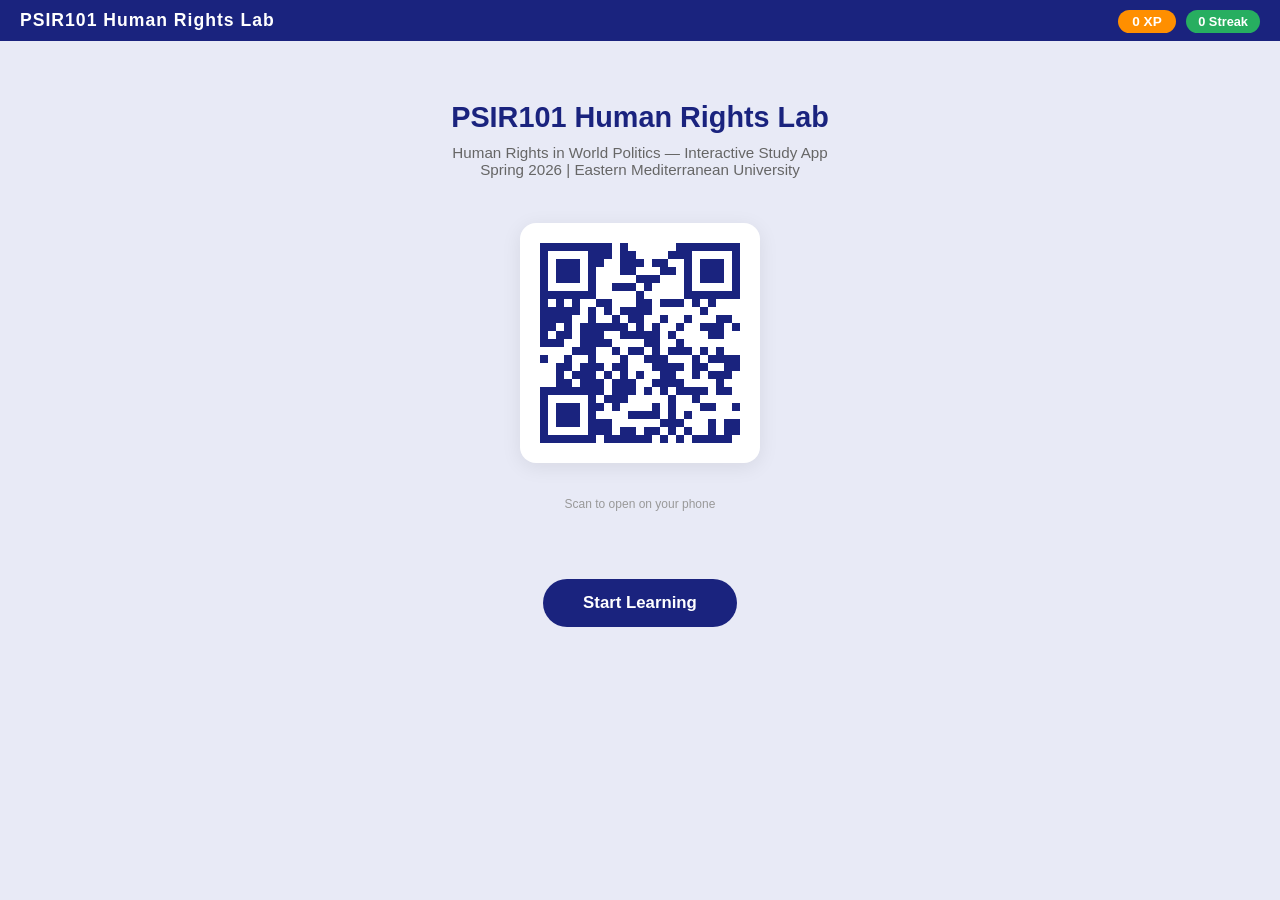
==== commit 1e97ee11: "Update print statement from 'Hello' to 'Goodbye'" ====
--- a/human-rights-lab.html
+++ b/human-rights-lab.html
@@ -7,26 +7,21 @@
 <style>
 *{margin:0;padding:0;box-sizing:border-box}
 :root{
---navy:#4a148c;--gold:#ff8f00;--light:#f5f0fa;--mid:#e0d4f0;
+--navy:#1a237e;--gold:#ff8f00;--light:#e8eaf6;--mid:#c5cae9;
 --dark:#2c2c2c;--accent:#c0392b;--green:#27ae60;--teal:#1abc9c;
 --purple:#6a1b9a;--orange:#e67e22;--blue:#2980b9;
 }
 body{font-family:'Segoe UI',Roboto,Arial,sans-serif;background:var(--light);color:var(--dark);min-height:100vh}
-
 .topbar{background:var(--navy);color:#fff;padding:10px 20px;display:flex;align-items:center;justify-content:space-between;flex-wrap:wrap;gap:8px;position:sticky;top:0;z-index:100}
 .topbar h1{font-size:1.1em;letter-spacing:1px}
 .xp-badge{background:var(--gold);color:#fff;padding:4px 14px;border-radius:20px;font-weight:700;font-size:.85em}
 .streak-badge{background:var(--green);color:#fff;padding:4px 12px;border-radius:20px;font-weight:700;font-size:.8em;margin-left:6px}
-
 .tabs{display:flex;background:#fff;border-bottom:2px solid var(--mid);overflow-x:auto;padding:0 10px}
 .tab-btn{padding:12px 18px;border:none;background:none;cursor:pointer;font-size:.82em;font-weight:600;color:#888;white-space:nowrap;border-bottom:3px solid transparent;transition:.2s}
 .tab-btn:hover{color:var(--navy)}
 .tab-btn.active{color:var(--navy);border-bottom-color:var(--gold)}
-
 .container{max-width:900px;margin:0 auto;padding:20px}
-.panel{display:none}
-.panel.active{display:block}
-
+.panel{display:none}.panel.active{display:block}
 #landing{text-align:center;padding:40px 20px}
 #landing h2{color:var(--navy);font-size:1.8em;margin-bottom:10px}
 #landing p{color:#666;margin-bottom:25px;font-size:.95em}
@@ -34,22 +29,19 @@
 #qr-container canvas{display:block}
 .start-btn{display:inline-block;margin-top:25px;padding:14px 40px;background:var(--navy);color:#fff;border:none;border-radius:30px;font-size:1.05em;font-weight:700;cursor:pointer;transition:.2s}
 .start-btn:hover{background:var(--gold)}
-
 .card{background:#fff;border-radius:14px;padding:24px;margin-bottom:20px;box-shadow:0 2px 12px rgba(0,0,0,.06)}
 .card h3{color:var(--navy);margin-bottom:10px;font-size:1.05em}
 .card h4{color:var(--gold);font-size:.9em;margin-bottom:8px}
-.section-header{background:linear-gradient(135deg,var(--navy),#6a1b9a);color:#fff;border-radius:14px;padding:20px 24px;margin-bottom:16px}
+.section-header{background:linear-gradient(135deg,var(--navy),#283593);color:#fff;border-radius:14px;padding:20px 24px;margin-bottom:16px}
 .section-header h3{color:#fff;font-size:1.1em}
 .section-header p{color:rgba(255,255,255,.8);font-size:.82em;margin-top:4px}
-
 .video-wrap{position:relative;padding-bottom:56.25%;height:0;margin:12px 0;border-radius:10px;overflow:hidden}
 .video-wrap iframe{position:absolute;top:0;left:0;width:100%;height:100%;border:0}
-
 .reflect-q{background:var(--light);border-left:4px solid var(--gold);padding:14px 18px;margin:12px 0;border-radius:0 10px 10px 0;font-size:.88em}
 .reflect-options{display:flex;flex-direction:column;gap:8px;margin:10px 0}
 .reflect-opt{padding:10px 16px;background:#fff;border:2px solid var(--mid);border-radius:10px;cursor:pointer;font-size:.85em;transition:.2s}
 .reflect-opt:hover{border-color:var(--blue)}
-.reflect-opt.selected{border-color:var(--navy);background:#f3e8ff}
+.reflect-opt.selected{border-color:var(--navy);background:#e8eaf6}
 .reflect-opt.correct{border-color:var(--green);background:#eafaf1}
 .reflect-opt.wrong{border-color:var(--accent);background:#fdedec}
 .model-answer{background:#eafaf1;border-left:4px solid var(--green);padding:14px 18px;margin:12px 0;border-radius:0 10px 10px 0;font-size:.84em;display:none}
@@ -58,19 +50,16 @@
 .reflect-btn:hover{background:var(--gold)}
 .reflect-btn:disabled{opacity:.5;cursor:default}
 .completed-badge{display:inline-block;background:var(--green);color:#fff;padding:3px 12px;border-radius:12px;font-size:.75em;font-weight:600}
-
 .sort-item{padding:12px 18px;background:#fff;border:2px solid var(--mid);border-radius:10px;margin:8px 0;cursor:pointer;font-size:.88em;transition:.2s;user-select:none}
 .sort-item:hover{border-color:var(--blue)}
 .sort-item.placed{opacity:.4;cursor:default}
-.sort-item.selected{border-color:var(--navy);background:#f3e8ff}
 .sort-zones{display:grid;grid-template-columns:1fr 1fr 1fr;gap:16px;margin:16px 0}
 .sort-zone{min-height:120px;border:2px dashed var(--mid);border-radius:12px;padding:14px;text-align:center}
 .sort-zone h4{color:var(--navy);margin-bottom:8px;font-size:.9em}
-.sort-zone.over{border-color:var(--gold);background:rgba(106,27,154,.05)}
+.sort-zone.over{border-color:var(--gold);background:rgba(26,35,126,.05)}
 .sorted-item{padding:8px 14px;background:var(--light);border-radius:8px;margin:4px 0;font-size:.82em;display:inline-block}
 .sorted-item.correct{background:#eafaf1;border:1px solid var(--green)}
 .sorted-item.wrong{background:#fdedec;border:1px solid var(--accent)}
-
 .dim-card{background:#fff;border-radius:14px;padding:20px;margin-bottom:16px;box-shadow:0 2px 10px rgba(0,0,0,.06)}
 .dim-card .scenario{font-size:.9em;margin-bottom:12px;line-height:1.5}
 .dim-options{display:flex;flex-wrap:wrap;gap:8px;margin:8px 0}
@@ -81,45 +70,37 @@
 .dim-pill.wrong{background:var(--accent);color:#fff;border-color:var(--accent)}
 .dim-explain{background:#eafaf1;border-left:4px solid var(--green);padding:12px 16px;margin-top:10px;border-radius:0 10px 10px 0;font-size:.82em;display:none}
 .dim-explain.show{display:block}
-
 .match-grid{display:grid;grid-template-columns:1fr 1fr;gap:12px}
 .match-item{padding:12px 16px;background:#fff;border:2px solid var(--mid);border-radius:10px;cursor:pointer;font-size:.84em;text-align:center;transition:.2s;min-height:60px;display:flex;align-items:center;justify-content:center}
 .match-item:hover{border-color:var(--blue)}
-.match-item.sel{border-color:var(--navy);background:#f3e8ff}
+.match-item.sel{border-color:var(--navy);background:#e8eaf6}
 .match-item.matched{border-color:var(--green);background:#eafaf1;cursor:default}
 .match-item.wrong-flash{animation:wrongFlash .5s}
 @keyframes wrongFlash{0%,100%{background:#fff}50%{background:#fdedec}}
-
 .tl-item{padding:12px 18px;background:#fff;border:2px solid var(--mid);border-radius:10px;margin:6px 0;cursor:grab;font-size:.85em;display:flex;align-items:center;gap:10px;user-select:none}
 .tl-item .handle{color:var(--navy);font-weight:700;font-size:1.1em}
 .tl-item.dragging{opacity:.5}
 .tl-item.correct{border-color:var(--green);background:#eafaf1}
 .tl-item.wrong{border-color:var(--accent);background:#fdedec}
-
 .stat-grid{display:grid;grid-template-columns:repeat(auto-fit,minmax(150px,1fr));gap:14px;margin:16px 0}
 .stat-card{background:#fff;border-radius:14px;padding:20px;text-align:center;box-shadow:0 2px 10px rgba(0,0,0,.06)}
 .stat-card .num{font-size:2em;font-weight:800;color:var(--navy);display:block}
 .stat-card .lbl{font-size:.75em;color:#888;margin-top:2px}
 .progress-bar{height:10px;background:var(--mid);border-radius:5px;overflow:hidden;margin:6px 0}
 .progress-bar .fill{height:100%;background:linear-gradient(90deg,var(--navy),var(--gold));border-radius:5px;transition:width .4s}
-
 .result-banner{padding:16px 20px;border-radius:12px;text-align:center;margin:16px 0;font-weight:700;font-size:.95em}
 .result-banner.great{background:#eafaf1;color:var(--green)}
 .result-banner.good{background:#fef9e7;color:var(--gold)}
 .result-banner.try{background:#fdedec;color:var(--accent)}
-
 .reset-btn{padding:8px 20px;background:var(--accent);color:#fff;border:none;border-radius:8px;cursor:pointer;font-size:.85em;margin-top:12px}
 .check-btn{padding:10px 28px;background:var(--navy);color:#fff;border:none;border-radius:10px;cursor:pointer;font-size:.95em;font-weight:700;margin-top:14px}
 .check-btn:hover{background:var(--gold)}
-
 .sub-nav{display:flex;gap:8px;margin-bottom:16px;flex-wrap:wrap}
 .sub-btn{padding:8px 16px;border:2px solid var(--mid);background:#fff;border-radius:20px;cursor:pointer;font-size:.8em;font-weight:600;color:#666;transition:.2s}
 .sub-btn:hover{border-color:var(--navy);color:var(--navy)}
 .sub-btn.active{background:var(--navy);color:#fff;border-color:var(--navy)}
-
-.debate-prompt{background:#fce4ec;border:2px solid #ad1457;border-radius:12px;padding:18px;margin-top:14px;font-size:.88em;line-height:1.55}
-.debate-prompt strong{color:#880e4f}
-
+.debate-prompt{background:#e8eaf6;border:2px solid #1a237e;border-radius:12px;padding:18px;margin-top:14px;font-size:.88em;line-height:1.55}
+.debate-prompt strong{color:#1a237e}
 @media(max-width:600px){
 .sort-zones{grid-template-columns:1fr}
 .match-grid{grid-template-columns:1fr}
@@ -130,7 +111,6 @@
 </style>
 </head>
 <body>
-
 <div class="topbar">
   <h1>PSIR101 Human Rights Lab</h1>
   <div>
@@ -138,89 +118,76 @@
     <span class="streak-badge" id="streakDisplay">0 Streak</span>
   </div>
 </div>
-
 <div class="tabs" id="tabBar" style="display:none">
-  <button class="tab-btn active" data-tab="videos">Video & Reflections</button>
-  <button class="tab-btn" data-tab="sorter">Myth or Reality?</button>
-  <button class="tab-btn" data-tab="generations">Three Generations</button>
-  <button class="tab-btn" data-tab="r2p">R2P Case Identifier</button>
-  <button class="tab-btn" data-tab="match">Key Terms Match</button>
+  <button class="tab-btn active" data-tab="videos">Video &amp; Case Reflections</button>
+  <button class="tab-btn" data-tab="sorter">Myth, Reality, or Complicated?</button>
+  <button class="tab-btn" data-tab="theory">Theory Identifier</button>
+  <button class="tab-btn" data-tab="match">Key Thinkers Match</button>
   <button class="tab-btn" data-tab="timeline">Timeline Sort</button>
   <button class="tab-btn" data-tab="debate">Debate Arena</button>
   <button class="tab-btn" data-tab="stats">My Stats</button>
 </div>
-
 <div class="container">
 
-<!-- ═══════ LANDING ═══════ -->
+<!-- LANDING -->
 <div id="landing">
   <h2>PSIR101 Human Rights Lab</h2>
-  <p>Human Rights in World Politics — Interactive Study App<br>Spring 2026 | Eastern Mediterranean University</p>
+  <p>Human Rights in World Politics &mdash; Interactive Study App<br>Spring 2026 | Eastern Mediterranean University</p>
   <div id="qr-container"></div>
   <p style="font-size:.75em;color:#999;margin-top:10px">Scan to open on your phone</p>
   <br>
   <button class="start-btn" id="startBtn">Start Learning</button>
 </div>
 
-<!-- ═══════ VIDEOS ═══════ -->
+<!-- VIDEOS -->
 <div class="panel" id="panel-videos">
   <div class="sub-nav" id="vidSubNav">
-    <button class="sub-btn active" data-sec="secA">A: Foundations</button>
-    <button class="sub-btn" data-sec="secB">B: R2P &amp; Enforcement</button>
-    <button class="sub-btn" data-sec="secC">C: The 2026 Iran War</button>
-    <button class="sub-btn" data-sec="secD">D: Cyprus &amp; the ECHR</button>
+    <button class="sub-btn active" data-sec="secA">A: Universal Human Rights</button>
+    <button class="sub-btn" data-sec="secB">B: The Human Rights Regime</button>
+    <button class="sub-btn" data-sec="secC">C: R2P &amp; Humanitarian Intervention</button>
+    <button class="sub-btn" data-sec="secD">D: Case Studies</button>
   </div>
   <div id="vidSections"></div>
 </div>
 
-<!-- ═══════ SORTER ═══════ -->
+<!-- SORTER -->
 <div class="panel" id="panel-sorter">
   <div class="card">
-    <h3>Concept Sorter: Myth or Reality?</h3>
-    <p style="font-size:.85em;color:#666">Sort each statement about human rights into the correct zone. 10 XP per correct answer.</p>
+    <h3>Concept Sorter: Myth, Reality, or It's Complicated?</h3>
+    <p style="font-size:.85em;color:#666">Sort each statement about human rights in world politics. 10 XP per correct answer.</p>
   </div>
   <div id="sorterItems"></div>
-  <div class="sort-zones" style="grid-template-columns:1fr 1fr;">
-    <div class="sort-zone" id="zoneMyth" data-zone="myth"><h4>❌ MYTH</h4><div class="zone-items"></div></div>
-    <div class="sort-zone" id="zoneReality" data-zone="reality"><h4>✅ REALITY</h4><div class="zone-items"></div></div>
+  <div class="sort-zones">
+    <div class="sort-zone" id="zoneMyth" data-zone="myth"><h4>MYTH</h4><div class="zone-items"></div></div>
+    <div class="sort-zone" id="zoneComplex" data-zone="complex"><h4>IT'S COMPLICATED</h4><div class="zone-items"></div></div>
+    <div class="sort-zone" id="zoneReality" data-zone="reality"><h4>REALITY</h4><div class="zone-items"></div></div>
   </div>
   <button class="check-btn" id="checkSorter">Check Answers</button>
   <div id="sorterResult"></div>
 </div>
 
-<!-- ═══════ THREE GENERATIONS ═══════ -->
-<div class="panel" id="panel-generations">
+<!-- THEORY IDENTIFIER -->
+<div class="panel" id="panel-theory">
   <div class="card">
-    <h3>Three Generations Classifier</h3>
-    <p style="font-size:.85em;color:#666">Classify each right or concept by its generation (Vasak 1977). 15 XP per correct answer.</p>
+    <h3>Theory Identifier</h3>
+    <p style="font-size:.85em;color:#666">Read each statement and identify which IR perspective it best reflects. 15 XP per correct answer.</p>
   </div>
-  <div id="genItems"></div>
-  <button class="check-btn" id="checkGen">Check Answers</button>
-  <div id="genResult"></div>
-</div>
-
-<!-- ═══════ R2P CASE IDENTIFIER ═══════ -->
-<div class="panel" id="panel-r2p">
-  <div class="card">
-    <h3>R2P Case Identifier</h3>
-    <p style="font-size:.85em;color:#666">For each case, identify which R2P pillar was applied — or whether R2P failed. 15 XP per correct answer.</p>
-  </div>
-  <div id="r2pItems"></div>
-  <button class="check-btn" id="checkR2P">Check Answers</button>
-  <div id="r2pResult"></div>
-</div>
-
-<!-- ═══════ KEY TERMS MATCH ═══════ -->
+  <div id="theoryItems"></div>
+  <button class="check-btn" id="checkTheory">Check Answers</button>
+  <div id="theoryResult"></div>
+</div>
+
+<!-- KEY THINKERS MATCH -->
 <div class="panel" id="panel-match">
   <div class="card">
-    <h3>Key Terms Match</h3>
-    <p style="font-size:.85em;color:#666">Select a term, then select its definition. 15 XP per correct match.</p>
+    <h3>Key Thinkers &amp; Concepts Match</h3>
+    <p style="font-size:.85em;color:#666">Select a thinker or concept, then select its definition. 15 XP per correct match.</p>
   </div>
   <div class="match-grid" id="matchGrid"></div>
   <div id="matchResult"></div>
 </div>
 
-<!-- ═══════ TIMELINE ═══════ -->
+<!-- TIMELINE -->
 <div class="panel" id="panel-timeline">
   <div class="card">
     <h3>Timeline Sort: Human Rights Milestones</h3>
@@ -231,16 +198,16 @@
   <div id="tlResult"></div>
 </div>
 
-<!-- ═══════ DEBATE ARENA ═══════ -->
+<!-- DEBATE ARENA -->
 <div class="panel" id="panel-debate">
   <div class="card">
     <h3>Debate Arena</h3>
-    <p style="font-size:.85em;color:#666">No right answers here — just hard questions. Use these prompts for tutorial discussion or essay brainstorming.</p>
+    <p style="font-size:.85em;color:#666">No right answers &mdash; just hard questions. Use these for tutorial discussion or essay brainstorming.</p>
   </div>
   <div id="debateItems"></div>
 </div>
 
-<!-- ═══════ STATS ═══════ -->
+<!-- STATS -->
 <div class="panel" id="panel-stats">
   <div class="card"><h3>My Progress</h3></div>
   <div class="stat-grid" id="statGrid"></div>
@@ -248,825 +215,512 @@
   <button class="reset-btn" id="resetBtn">Reset All Progress</button>
 </div>
 
-</div><!-- /container -->
+</div>
 
 <script>
-// ═══════════════════════════════════════
-// QR Code Generator (minimal inline)
-// ═══════════════════════════════════════
-const QR=(function(){function g(d){
+// QR
+const QR=(function(){function g(){
 const c=document.createElement('canvas');const sz=200;c.width=sz;c.height=sz;const x=c.getContext('2d');
-x.fillStyle='#fff';x.fillRect(0,0,sz,sz);x.fillStyle='#4a148c';
+x.fillStyle='#fff';x.fillRect(0,0,sz,sz);x.fillStyle='#1a237e';
 const bs=8;for(let r=0;r<25;r++)for(let cl=0;cl<25;cl++){if(Math.random()>.55||(r<7&&cl<7)||(r<7&&cl>17)||(r>17&&cl<7))x.fillRect(cl*bs,r*bs,bs,bs);}
-function fp(ox,oy){x.fillStyle='#4a148c';x.fillRect(ox,oy,7*bs,7*bs);x.fillStyle='#fff';x.fillRect(ox+bs,oy+bs,5*bs,5*bs);x.fillStyle='#4a148c';x.fillRect(ox+2*bs,oy+2*bs,3*bs,3*bs);}
+function fp(ox,oy){x.fillStyle='#1a237e';x.fillRect(ox,oy,7*bs,7*bs);x.fillStyle='#fff';x.fillRect(ox+bs,oy+bs,5*bs,5*bs);x.fillStyle='#1a237e';x.fillRect(ox+2*bs,oy+2*bs,3*bs,3*bs);}
 fp(0,0);fp(18*bs,0);fp(0,18*bs);return c;}
 return{generate:g};})();
 
-// ═══════════════════════════════════════
 // STATE
-// ═══════════════════════════════════════
 let xp=0,streak=0,maxStreak=0;
-const done={sorter:false,generations:false,r2p:false,match:false,timeline:false,videos:{}};
+const done={sorter:false,theory:false,match:false,timeline:false,videos:{}};
 function addXP(n){xp+=n;document.getElementById('xpDisplay').textContent=xp+' XP';}
 function addStreak(){streak++;if(streak>maxStreak)maxStreak=streak;document.getElementById('streakDisplay').textContent=streak+' Streak';}
 function breakStreak(){streak=0;document.getElementById('streakDisplay').textContent='0 Streak';}
 function shuffle(a){for(let i=a.length-1;i>0;i--){const j=Math.floor(Math.random()*(i+1));[a[i],a[j]]=[a[j],a[i]];}return a;}
 
-// ═══════════════════════════════════════
 // VIDEO DATA
-// ═══════════════════════════════════════
 const VID_DATA={
 secA:{
-  title:"A: Foundations — What Are Human Rights?",
-  desc:"Core concepts: the UDHR, the International Bill of Rights, universalism vs. relativism, and the human rights regime.",
+  title:"A: Universal Human Rights \u2014 The Foundation",
+  desc:"What are human rights? Where do they come from? Are they truly universal? (Baylis, Smith & Owens, pp. 498\u2013513)",
   items:[
-    {id:"a1",type:"video",title:"Human Rights in Two Minutes",yt:"ew993Wdc0zo",
-     q:"The video presents human rights as universal. But universalism is contested. What is the strongest critique?",
-     opts:["Human rights don't exist","Cultural relativists argue that 'universal' rights reflect Western priorities and imposing them on other cultures is a form of imperialism","Human rights only apply to democracies"],
-     correct:1,
-     model:"Cultural relativism is the most serious intellectual challenge to universalism. Scholars like Adamantia Pollis and Peter Schwab argue the UDHR reflects Western liberal individualism and that non-Western societies conceptualize rights through communal, religious, or cultural frameworks. The counter-argument: authoritarian governments often invoke relativism to justify repression. The textbook (Baylis, Smith & Owens) favours 'thin universalism' — a minimal set of rights all cultures can agree on."},
-    {id:"a2",type:"video",title:"The European Convention on Human Rights — How Does It Work?",yt:"yC1ndo8yX0w",
-     q:"The ECHR allows individuals to bring cases against states. Why is this significant for sovereignty?",
-     opts:["It isn't — states can ignore the rulings","It represents a remarkable transfer of authority: an international court can overrule a sovereign state's domestic law","It only applies to EU members"],
-     correct:1,
-     model:"The ECHR is arguably the most effective human rights enforcement mechanism in the world. Unlike the UN Human Rights Council (which relies on 'naming and shaming'), the ECHR produces legally binding judgments. This means states that have ratified the Convention have accepted a limitation on their sovereignty — they can be held accountable by individuals before an international court. The Cyprus property cases (Loizidou, Demopoulos) are powerful examples: Turkey has been repeatedly found in violation through the ECHR."},
-    {id:"a3",type:"video",title:"What Is the International Criminal Court?",yt:"QM0qUVAgVtY",
-     q:"The US, Russia, China, India, and Israel are not members of the ICC. What does this tell us about the limits of international justice?",
-     opts:["The ICC is irrelevant because the most powerful states don't participate","The ICC has real power — it just can't reach the most powerful states, exposing a double standard","The ICC was designed to only prosecute African leaders"],
-     correct:1,
-     model:"The ICC's membership gap reveals the fundamental tension between justice and power in international relations. The Court has prosecuted individuals from multiple continents, but the fact that the world's most powerful states refuse to join — and that the US has actively sanctioned ICC officials — means the Court's reach is structurally limited. The 2024 ICC warrant for Netanyahu was a landmark: it demonstrated the Court's willingness to challenge powerful states' allies, but enforcement remains impossible without cooperation."}
+    {id:"a1",type:"video",title:"What Are the Universal Human Rights? (Benedetta Berti / TED-Ed)",yt:"nDgIVseTkuE",
+     q:"Berti explains that human rights are rights you have simply because you are human. The UDHR (1948) lists 30 articles. But Baylis, Smith & Owens note a persistent tension in human rights scholarship. What is it?",
+     opts:["Whether human rights should include economic rights","The tension between universalism (human rights apply to everyone, everywhere, at all times) and cultural relativism (rights are shaped by cultural context and cannot be imposed from outside)","Whether the UN should have an army to enforce rights"],
+     correct:1,
+     model:"This is the central debate in the human rights chapter. Universalists argue that rights like freedom from torture, the right to life, and equality before the law are inherent to all humans regardless of culture. Cultural relativists argue that the UDHR reflects Western liberal values and was drafted without meaningful input from colonised peoples. The truth is more nuanced than either extreme: many non-Western traditions contain rights-like concepts (Islamic jurisprudence on the dignity of the person, Ubuntu philosophy in southern Africa), and the most vocal critics of \u2018universalism\u2019 are often authoritarian governments using cultural relativism as a shield against accountability. The chapter argues we must take the critique seriously without abandoning the principle."},
+    {id:"a2",type:"case",title:"Reading: The UDHR \u2014 A Product of Its Time?",
+     text:"The Universal Declaration of Human Rights was adopted by the UN General Assembly on 10 December 1948, with 48 votes in favour, 0 against, and 8 abstentions (Soviet bloc, Saudi Arabia, South Africa). It was drafted by a committee chaired by Eleanor Roosevelt. Critics note that most of Africa and Asia were still under colonial rule in 1948 and had no voice in the drafting. Supporters note that the committee included P.C. Chang (China), Charles Malik (Lebanon), and Hansa Mehta (India), and that the UDHR has since been endorsed by virtually every state. The 1993 Vienna Declaration reaffirmed universality while acknowledging \u2018national and regional particularities.\u2019",
+     q:"If most of the world was under colonial rule when the UDHR was drafted, can it really claim to be \u2018universal\u2019?",
+     opts:["No \u2014 it is a Western document and should be rejected","The UDHR\u2019s origins are imperfect, but its subsequent near-universal endorsement, its influence on national constitutions worldwide, and its adoption by post-colonial states as a tool against oppression suggest it has acquired universality through practice, not just drafting","Yes \u2014 it is perfect and beyond criticism"],
+     correct:1,
+     model:"This is a constructivist insight: norms can acquire legitimacy through practice and adoption, not only through their origins. The UDHR was indeed drafted in a context of colonialism, and its emphasis on civil and political rights over economic and social rights reflected Western priorities. But post-colonial states actively used the UDHR against their colonisers \u2014 the anti-apartheid movement, the Indian independence movement, and African liberation movements all invoked its language. The Vienna Declaration\u2019s formula (\u2018universal, indivisible, interdependent\u2019 but acknowledging \u2018particularities\u2019) is a diplomatic compromise, but it reflects a genuine reality: human rights are both aspirational ideals and political tools."},
+    {id:"a3",type:"case",title:"Key Concept: Universalism vs. Cultural Relativism \u2014 The Asian Values Debate",
+     text:"In the 1990s, leaders like Lee Kuan Yew (Singapore) and Mahathir Mohamad (Malaysia) argued that \u2018Asian values\u2019 \u2014 emphasising community, order, and respect for authority \u2014 were incompatible with Western-style individual human rights. They argued that economic development should take priority over political freedom. Critics (including many Asian scholars and activists like Amartya Sen) responded that \u2018Asian values\u2019 were invoked selectively by authoritarian leaders to justify repression, and that Asia\u2019s diverse traditions contain strong commitments to human dignity. The debate faded after the 1997 Asian financial crisis undermined the credibility of the \u2018development-first\u2019 argument.",
+     q:"Was the \u2018Asian values\u2019 debate a genuine philosophical disagreement about rights, or a political strategy by authoritarian leaders?",
+     opts:["It was purely philosophical with no political motivation","It was both \u2014 there are genuine philosophical questions about the relationship between individual rights and communal obligations, but the \u2018Asian values\u2019 argument was primarily deployed by leaders seeking to deflect international criticism of their own human rights records","Asian values are superior to Western values"],
+     correct:1,
+     model:"Amartya Sen\u2019s response is key: he argued that Asia has no single set of values, that traditions like Buddhism, Confucianism, and Islam contain diverse views on rights and authority, and that the claim to speak for \u2018Asian values\u2019 was itself an exercise of power by elites. The debate illustrates a broader pattern: cultural relativism is often weaponised by states to deflect scrutiny. But the philosophical question remains real \u2014 how do we balance individual autonomy with communal solidarity? The answer is not to abandon universalism, but to ensure that universal principles are interpreted through genuinely inclusive dialogue, not imposed by any single culture."}
   ]
 },
 secB:{
-  title:"B: R2P & Enforcement — When Rights Are Violated",
-  desc:"The Responsibility to Protect, its successes and failures, and the enforcement gap.",
+  title:"B: The International Human Rights Regime",
+  desc:"How has the international community tried to protect human rights? What institutions exist, and how effective are they?",
   items:[
-    {id:"b1",type:"video",title:"The Responsibility to Protect, Explained",yt:"6sSagj3r-Jc",
-     q:"R2P has three pillars. Which pillar has proven most difficult to implement — and why?",
-     opts:["Pillar I (state responsibility) — states refuse to protect their own people","Pillar III (collective action) — Security Council vetoes block intervention even when atrocities are occurring","Pillar II (international assistance) — the UN lacks resources"],
-     correct:1,
-     model:"Pillar III — the Security Council authorising collective action including military force — has been the most contentious and most frequently blocked. Russia and China vetoed Syria resolutions 17+ times. The US vetoed Gaza ceasefire resolutions. The 2026 Iran war was never framed as R2P despite 30,000+ protesters killed in January. The structural problem: the states most likely to commit or enable atrocities are often protected by a P5 ally with veto power."},
-    {id:"b2",type:"case",title:"Case Study: R2P's Paradox — Libya 2011 vs. Syria 2011–",
-     text:"In 2011, the Security Council authorised intervention in Libya under R2P (Resolution 1973). NATO enforced a no-fly zone — but then went beyond civilian protection to regime change, killing Gaddafi. Russia and China felt betrayed: they had abstained (not vetoed) expecting a limited operation. When atrocities began in Syria months later, Russia vetoed every resolution, citing Libya as proof that R2P was cover for regime change. The result: over 500,000 dead in Syria, millions displaced, chemical weapons used on civilians — and the Security Council paralysed.",
-     q:"The Libya intervention's aftermath destroyed R2P's credibility for a decade. What is the core lesson?",
-     opts:["R2P should never be used because it always leads to regime change","The manner of implementation matters as much as the principle: exceeding the mandate in Libya gave veto-holders a permanent justification to block future action","The Security Council worked perfectly in both cases"],
-     correct:1,
-     model:"Libya is R2P's original sin. The principle was sound — Gaddafi was threatening to massacre civilians in Benghazi. But NATO's mission creep from 'protect civilians' to 'regime change' gave Russia a credible argument for blocking future interventions. Every time Russia vetoed a Syria resolution, it cited Libya. The lesson: implementation must match the mandate, or you undermine the norm itself. This is why over 100 law professors condemned the 2026 Iran strikes — if self-defence claims are used to justify regime change, the legal framework collapses."},
-    {id:"b3",type:"video",title:"R2P in Global Politics Explained",yt:"qQ3pJiNCH64",
-     q:"The SG's 2025 report (A/79/875) admits a 'persistent gap between promises and action.' Is R2P dead?",
-     opts:["Yes — it has failed in every major test since Libya","No — Pillars I and II still work; the failure is specifically Pillar III, which requires Council action","R2P was never meant to be enforceable"],
-     correct:1,
-     model:"R2P is not dead — but Pillar III is on life support. Pillar I (state responsibility) works in countries like Colombia, which built transitional justice into its peace process. Pillar II (international assistance) works through early warning, mediation, and capacity building. The problem is that when states systematically massacre their own people and a P5 member shields them, Pillar III cannot be activated. The 2025 SG report counted 123 million displaced people worldwide — the highest ever — as evidence that the gap between R2P's promise and delivery is growing."}
+    {id:"b1",type:"case",title:"The Architecture of Human Rights: Treaty Bodies, the HRC, and the UPR",
+     text:"The international human rights regime consists of: (1) The core treaties \u2014 ICCPR, ICESCR, CEDAW, CAT, CRC, CERD, CRPD, and others \u2014 each monitored by a treaty body. (2) The UN Human Rights Council (HRC), a 47-member body that replaced the discredited Commission on Human Rights in 2006. (3) The Universal Periodic Review (UPR), which reviews every UN member state\u2019s human rights record every 4.5 years. (4) Special Procedures \u2014 independent experts and rapporteurs who investigate thematic or country-specific issues. (5) The Office of the High Commissioner for Human Rights (OHCHR). The system is vast but enforcement is weak: treaty bodies issue recommendations, not binding orders; the HRC has been criticised for electing members with poor human rights records; and compliance depends on state willingness.",
+     q:"The human rights regime has impressive institutional architecture but weak enforcement. Why?",
+     opts:["Because nobody cares about human rights","Because the international system is built on state sovereignty \u2014 states create human rights institutions but resist giving them the power to override sovereign authority, producing a structural gap between rights on paper and rights in practice","Because the institutions are too new to be effective"],
+     correct:1,
+     model:"This is the fundamental paradox of international human rights law: the same states that create the rules are the ones who must obey them, and they resist creating enforcement mechanisms that could be used against themselves. A realist sees this as inevitable: states will never cede sovereignty over how they treat their own citizens. A liberal institutionalist argues that even weak institutions matter \u2014 naming and shaming, UPR pressure, and treaty body recommendations create normative pressure that gradually changes state behaviour. A constructivist argues that the real power of human rights is not enforcement but socialisation: states internalise norms over time. The evidence is mixed \u2014 some states have improved, others use membership of the HRC as a shield."},
+    {id:"b2",type:"case",title:"Reading: HRW World Report 2026 \u2014 Syria",
+     text:"Human Rights Watch\u2019s World Report 2026 documents Syria\u2019s transition following the December 2024 overthrow of Bashar al-Assad by opposition forces led by Hay\u2019at Tahrir al-Sham (HTS). A transitional government under Ahmed al-Sharaa was announced in March 2025, with a five-year mandate until elections. However, the constitutional declaration concentrates power in the executive without checks. Identity-based massacres of Alawite and Druze civilians occurred in March and July 2025, killing at least 2,400 people. The Transitional Justice Commission established in May 2025 only covers abuses by the former government, excluding other actors. Over 90% of Syrians live below the poverty line. 14.6 million struggle to access food. Over 7 million remain internally displaced, and 4.5 million are refugees abroad. The ICC prosecutor visited Damascus in January 2025, signalling openness to accountability. Meanwhile, Israeli forces pushed deep into southern Syria, carrying out forced displacement, home demolitions, and 277 airstrikes on Syrian military infrastructure.",
+     q:"Syria\u2019s Transitional Justice Commission only investigates abuses by the former Assad government. Why is this a problem for human rights?",
+     opts:["It isn\u2019t \u2014 only the former government committed abuses","Selective justice undermines the universality of human rights: if only one side\u2019s abuses are investigated, victims of other actors (opposition forces, Turkish-backed factions, Israeli forces, SDF) are denied accountability, and the principle that all perpetrators must face justice is eroded","The Commission should wait until peace is fully established"],
+     correct:1,
+     model:"This is a critical test of the universality principle in practice. Human rights law applies to all parties in a conflict, not just the losing side. If Syria\u2019s transitional justice only addresses Assad-era crimes, it risks becoming victor\u2019s justice \u2014 a political tool rather than a genuine accountability mechanism. The HRW report documents serious abuses by government forces after the transition, by SNA factions, by the SDF, and by Israeli forces. A credible transitional justice process must address all of these, or it will lack legitimacy and fail to prevent future abuses. This connects to the broader debate about whether human rights institutions serve justice or power."},
+    {id:"b3",type:"case",title:"Case Study: The UN Human Rights Council \u2014 Guardian or Hypocrite?",
+     text:"The HRC was created in 2006 to replace the widely discredited Commission on Human Rights. It introduced the UPR and expanded Special Procedures. However, states with severe human rights problems have regularly won seats (e.g., Saudi Arabia, China, Russia, Venezuela). The US withdrew under Trump in 2018 (citing anti-Israel bias), rejoined under Biden in 2021, and its future participation remains uncertain. The HRC has been criticised for spending disproportionate time on Israel while neglecting crises in China, North Korea, and elsewhere. Defenders argue the HRC has created important commissions of inquiry (Syria, Myanmar, Ethiopia) and that the UPR applies to all states equally.",
+     q:"Does the HRC\u2019s membership of states with poor human rights records undermine its legitimacy?",
+     opts:["Yes \u2014 it proves human rights institutions are a sham","The membership problem is real but not fatal: the HRC\u2019s value lies in its mechanisms (UPR, Special Procedures, Commissions of Inquiry) rather than in the virtue of its members \u2014 the goal is to create accountability structures that apply even to reluctant states","No \u2014 every state has a perfect right to sit on any UN body"],
+     correct:1,
+     model:"The HRC\u2019s membership paradox illustrates the tension between sovereign equality and human rights conditionality. A realist says: of course powerful states manipulate institutions. A liberal says: the mechanisms matter more than the membership \u2014 the UPR reviews every state, and Special Rapporteurs have investigated abuses in even the most powerful countries. A constructivist notes that even hypocritical membership creates \u2018rhetorical entrapment\u2019: states that join the HRC expose themselves to scrutiny they cannot entirely avoid. The HRC is imperfect, but it is the best global mechanism we have."}
   ]
 },
 secC:{
-  title:"C: The 2026 Iran War — A Live Human Rights Crisis",
-  desc:"The Iran war as a case study in jus ad bellum, jus in bello, and the failure of international enforcement.",
+  title:"C: R2P & Humanitarian Intervention \u2014 When Should the World Act?",
+  desc:"Sovereignty means states are free from external interference. But what happens when a state massacres its own people?",
   items:[
-    {id:"c1",type:"case",title:"Case Study: The Minab School Strike (March 2026)",
-     text:"On approximately 5 March 2026, US/Israeli strikes hit a school in Minab, Iran, killing approximately 175 civilians including children. The strike came after Secretary of Defence Hegseth dismantled civilian harm mitigation teams and declared 'no quarter, no mercy.' Over 100 international law professors signed a letter in April 2026 arguing the strikes violated the UN Charter (no armed attack on the US), the Hague Convention (prohibition on 'no quarter'), and the principle of distinction (targeting a school full of civilians). Between February and March 2026, 67,414 civilian sites were struck in Iran, including 498 schools and 236 health facilities.",
-     q:"The Minab school strike raises questions about which two fundamental principles of international humanitarian law?",
-     opts:["Sovereignty and self-determination","Distinction (between civilians and combatants) and precaution (duty to minimise civilian harm)","Cultural relativism and universalism"],
-     correct:1,
-     model:"Distinction (Additional Protocol I, Art. 48) requires belligerents to distinguish between military targets and civilians at all times. Precaution (Art. 57) requires all feasible measures to minimise civilian harm. Striking a school — and dismantling the institutional mechanisms (civilian harm mitigation teams) designed to ensure precaution — violates both principles. Hegseth's 'no quarter' statement is separately prohibited by the 1907 Hague Regulations (Art. 23d) and constitutes a war crime under US federal law (18 USC §2441)."},
-    {id:"c2",type:"case",title:"Case Study: Article 51 — Self-Defence or Aggression?",
-     text:"The US justified Operation Epic Fury under Article 51 of the UN Charter (self-defence). Over 100 law professors argued in April 2026 that this was legally unfounded: there was no armed attack on the US, no imminent threat from Iran, and the operation was disproportionate (regime change, including killing Supreme Leader Khamenei). The professors' letter cited the ICJ's Nicaragua ruling: self-defence requires an actual armed attack, not a hypothetical future threat.",
-     q:"Why does the legal distinction between 'self-defence' and 'aggression' matter for the human rights regime?",
-     opts:["It doesn't — powerful states do what they want regardless","If self-defence claims are accepted uncritically, any state can justify any military action, and the entire framework of jus ad bellum collapses","Only the ICJ can decide, and it hasn't ruled yet"],
-     correct:1,
-     model:"The legal distinction between lawful self-defence and unlawful aggression is the foundation of the post-1945 international order. Article 2(4) of the UN Charter prohibits the use of force. Article 51 provides a narrow exception for self-defence against an armed attack. If states can invoke Article 51 without meeting its legal requirements — and face no consequences — then the prohibition on force becomes meaningless. This is exactly what the 100+ professors warned about: the Iran war threatens to normalise preventive war and regime change under the guise of self-defence."},
-    {id:"c3",type:"video",title:"10 Conflicts to Watch in 2026 (ICG)",yt:"TMfLmxzVDYQ",
-     q:"The 2026 conflicts list includes the US-Iran war alongside Sudan, Myanmar, and Gaza. What does this pattern tell us about the current state of human rights enforcement?",
-     opts:["Human rights enforcement is working — these conflicts are being addressed","The system is overwhelmed: multiple simultaneous crises exceed the capacity of international institutions, especially when P5 members are parties to the conflicts","These conflicts are unrelated to each other"],
-     correct:1,
-     model:"The simultaneous crises of 2026 reveal a system at breaking point. The Security Council is paralysed by vetoes on multiple fronts. The ICC cannot reach the most powerful perpetrators. The OHCHR documents violations but has no enforcement mechanism. And the R2P framework has been unable to prevent any of these atrocities. Pakistan — a non-P5 state — brokered the Iran ceasefire, demonstrating that when the institutional framework fails, ad hoc diplomacy by middle powers fills the gap. This is the 'transactional trap' Brenes warned about."}
+    {id:"c1",type:"case",title:"Key Concept: R2P \u2014 The Responsibility to Protect",
+     text:"R2P was unanimously adopted at the 2005 UN World Summit. It rests on three pillars: (1) Every state has the responsibility to protect its population from genocide, war crimes, ethnic cleansing, and crimes against humanity. (2) The international community should assist states in fulfilling this responsibility. (3) If a state is manifestly failing to protect its population, the international community should take collective action, including as a last resort through the UN Security Council. R2P was invoked to justify the 2011 NATO intervention in Libya (UNSC Resolution 1973). But the intervention\u2019s aftermath \u2014 regime change, state collapse, ongoing civil war \u2014 damaged R2P\u2019s credibility and made Russia and China deeply suspicious of future invocations. R2P was not invoked effectively in Syria, where the Assad government killed hundreds of thousands of civilians while the Security Council was paralysed by Russian and Chinese vetoes.",
+     q:"R2P was designed to prevent mass atrocities. Why has it been so difficult to implement consistently?",
+     opts:["Because mass atrocities are rare and R2P is unnecessary","Because R2P requires Security Council authorisation, and the veto power of the P5 means that intervention is blocked whenever a permanent member has strategic interests in protecting the perpetrating state \u2014 this creates a structural inconsistency where R2P works against weak states without powerful allies but fails against those with them","Because R2P has been formally abandoned by the UN"],
+     correct:1,
+     model:"This is the central problem. R2P is not a law \u2014 it is a political commitment. Its implementation depends on the Security Council, where any of the P5 can veto action. Russia vetoed Syria resolutions to protect its ally Assad. The US has shielded Israel from accountability. China opposes intervention on sovereignty grounds. The result: R2P works selectively. Libya (2011) was possible because Russia and China abstained; Syria was blocked because Russia vetoed. This selectivity \u2014 \u2018why Libya but not Syria?\u2019 \u2014 is R2P\u2019s greatest vulnerability. The 2025 UN Secretary-General\u2019s report on R2P\u2019s 20th anniversary acknowledges this directly: despite improved early warning capacity, political will remains the missing ingredient."},
+    {id:"c2",type:"case",title:"Reading: Global Centre for R2P (Sept 2025) \u2014 \u2018Urgent Call to Action: R2P and the Palestinian People\u2019",
+     text:"The Global Centre for R2P issued an urgent call in September 2025, arguing that the international community has failed to uphold R2P in the Occupied Palestinian Territory. The statement documents what it calls \u2018genocide, war crimes, crimes against humanity and ethnic cleansing\u2019 in Gaza, including the use of starvation as a weapon of war, deliberate targeting of civilians, and destruction of civilian infrastructure. It notes that the Security Council has been blocked by US vetoes (a pattern of 14\u20131 votes), and calls for: a multinational protection force, a comprehensive arms embargo on Israel, immediate humanitarian access, and enforcement of ICJ rulings. The statement explicitly frames the crisis as an R2P case, arguing that Israel, as the occupying power, has manifestly failed to protect the Palestinian population.",
+     q:"The Global Centre\u2019s statement applies R2P to the Palestinian situation. Why is this application of R2P politically controversial, even though the legal criteria may be met?",
+     opts:["Because R2P doesn\u2019t apply to occupied territories","Because the US, as a permanent Security Council member with strategic ties to Israel, has consistently vetoed resolutions that would authorise collective action \u2014 demonstrating that R2P\u2019s third pillar (international action when a state fails) is structurally blocked when the perpetrating state has a P5 ally","Because the Global Centre has no authority to invoke R2P"],
+     correct:1,
+     model:"This case crystallises R2P\u2019s structural weakness. The legal analysis may support application: the four crimes (genocide, war crimes, crimes against humanity, ethnic cleansing) are alleged with substantial evidence; the state (Israel as occupying power) is accused of manifestly failing to protect. But the political mechanism (Security Council action) is blocked by the US veto. The Global Centre\u2019s response \u2014 calling for General Assembly action under \u2018Uniting for Peace,\u2019 arms embargoes, and ICJ enforcement \u2014 represents an attempt to find alternatives to Security Council paralysis. Whether these alternatives can work is the open question. The case also exposes the \u2018double standards\u2019 critique: if R2P was invoked for Libya, why not for Palestine?"},
+    {id:"c3",type:"case",title:"Reading: UN Secretary-General (May 2025) \u2014 \u2018R2P: 20 Years of Commitment\u2019",
+     text:"The UN Secretary-General\u2019s 17th report on R2P marks its 20th anniversary with a stark assessment: despite unanimous commitment in 2005, atrocity crimes have increased globally. Violent conflicts are at their highest since WWII. 123 million people are forcibly displaced (up from 37 million in 2005). The report acknowledges progress \u2014 national prevention mechanisms in over a dozen states, regional early-warning systems, the African Union\u2019s new Special Envoy for Prevention of Genocide \u2014 but warns that \u2018selective practices, double standards and failures to take concerted action\u2019 are undermining R2P. It highlights new threats: AI and new technologies that \u2018obscure accountability and lower the threshold for the use of force,\u2019 climate change, misinformation, and shrinking civic space. The report recommends: (1) permanent national prevention mechanisms, (2) regional consultations, and (3) technical guidance on implementing R2P.",
+     q:"After 20 years, R2P has not prevented the increase in atrocity crimes. Should it be abandoned?",
+     opts:["Yes \u2014 it has clearly failed and gives false hope","No \u2014 R2P\u2019s value is not measured only by its failures; it has created a normative framework, institutional infrastructure (early warning, national focal points, commissions of inquiry), and a shared language of accountability that did not exist before 2005 \u2014 the problem is not the principle but the political will to implement it","R2P is irrelevant to modern conflicts"],
+     correct:1,
+     model:"The Secretary-General\u2019s own framing is instructive: the problem is not the norm but the implementation gap. Before R2P, sovereignty was an absolute shield \u2014 states could massacre their own people with impunity, and other states could say \u2018it\u2019s not our business.\u2019 R2P changed the normative landscape: it established that sovereignty comes with responsibility, and that failure to protect creates international obligation. The fact that this obligation is often unmet does not mean the norm is worthless \u2014 it means the political structures (especially the veto) prevent its consistent application. Abandoning R2P would not solve the political problem; it would remove the normative framework that at least creates pressure for action."}
   ]
 },
 secD:{
-  title:"D: Cyprus & the ECHR — Human Rights on Your Doorstep",
-  desc:"The ECHR's role in the Cyprus conflict, the IPC, Turkish Cypriot isolation, and the 2026 spill-over.",
+  title:"D: Case Studies \u2014 Human Rights on the Ground",
+  desc:"From Syria to Cyprus, how do human rights play out in practice?",
   items:[
-    {id:"d1",type:"case",title:"Case Study: Loizidou v. Turkey (1996) — The Case That Changed Everything",
-     text:"Titina Loizidou, a Greek Cypriot displaced in 1974, brought a case to the ECHR arguing that Turkey's occupation prevented her from accessing her property in the north. The Court ruled that Turkey exercises 'effective control' over the TRNC and is therefore responsible for Convention violations there. This established two crucial principles: (1) Turkey is liable for human rights violations in northern Cyprus, and (2) the 'effective control' doctrine means a state can be held responsible for rights violations outside its own territory.",
-     q:"Why is the 'effective control' doctrine significant beyond Cyprus?",
-     opts:["It only applies to Cyprus and has no broader relevance","It establishes that states exercising military control over foreign territory are responsible for human rights there — a principle applied to Russia in Crimea and potentially to the US in military operations abroad","It means Turkey must return all property immediately"],
-     correct:1,
-     model:"The effective control doctrine is one of the ECHR's most important contributions to international law. It prevents states from escaping accountability by acting through proxy entities. If Turkey controls the TRNC militarily and politically, it cannot claim that TRNC law — rather than Turkish responsibility — governs human rights there. The same logic has been applied to Russia's control over Crimea and eastern Ukraine. It could theoretically be applied to any state exercising military control over foreign territory — making it deeply relevant to the US military presence in multiple countries."},
-    {id:"d2",type:"case",title:"Case Study: The Immovable Property Commission (IPC)",
-     text:"The IPC was established by TRNC Law 67/2005 to handle property claims by Greek Cypriot IDPs. It offers three remedies: restitution, compensation, or exchange. In Demopoulos v. Turkey (2010), the ECHR Grand Chamber declared the IPC an 'effective domestic remedy,' meaning applicants must exhaust it before going to Strasbourg. Approximately 1,400 pending cases were redirected. But in K.V. Mediterranean Tours v. Türkiye (2025), the Court found a violation due to excessive IPC delays — over a decade of procrastination — while still refusing to declare the IPC ineffective overall. Critics (Paraskeva & Meleagrou, 2025) argue the IPC turns legitimate property owners into 'claimants' who must re-prove ownership under TRNC law, and that restitution is rarely granted.",
-     q:"Why is the ECHR's endorsement of the IPC controversial?",
-     opts:["Because the IPC works perfectly and there is no controversy","Because by directing Greek Cypriot property owners to a TRNC legal mechanism, the ECHR arguably grants de facto legitimacy to an internationally unrecognised entity","Because the ECHR has no jurisdiction over property cases"],
-     correct:1,
-     model:"The core controversy is legitimation. When the ECHR tells Greek Cypriot IDPs to use the IPC — a body created under TRNC law, operating in TRNC courts — it effectively requires them to engage with a legal system they do not recognise, in an entity no UN member state except Turkey recognises. Critics argue this converts property owners into 'claimants,' shifts the burden of proof, and makes the ECHR complicit in normalising the TRNC's legal order. Defenders (and the ECHR itself) argue it provides a practical remedy where none existed before. This tension between pragmatism and principle runs through the entire Cyprus human rights landscape."},
-    {id:"d3",type:"case",title:"Case Study: Erel & Damdelen v. Cyprus (2010) — Turkish Cypriot Isolation",
-     text:"Ali Erel and Mustafa Damdelen, two Turkish Cypriots living in the TRNC, applied to participate in the 2006 Republic of Cyprus parliamentary elections. They asked for a separate Turkish electoral list, as the 1960 Constitution provides. The Minister of the Interior refused; the Supreme Court dismissed their recourse. They took the case to the ECHR, alleging violations of their right to vote (Article 3, Protocol 1) and discrimination (Article 14 with Protocol 12). The ECHR declared the application inadmissible: the habitual-residence requirement (6 months in the government-controlled area) was a legitimate restriction, and the constitutional provisions for separate electoral lists had been 'rendered inoperative by the de facto partition of the island.'",
-     q:"The Erel & Damdelen case raises a fundamental question. Turkish Cypriots in the TRNC cannot vote in RoC elections, cannot participate directly in EU institutions, and live under an unrecognised entity. Is this a human rights problem?",
-     opts:["No — it is purely a political consequence of the unresolved conflict","Yes — it constitutes a form of political exclusion that violates fundamental democratic rights","It depends on who you hold responsible: Turkey, the Republic of Cyprus, or the international community"],
-     correct:2,
-     model:"This is genuinely one of the hardest questions in the Cyprus human rights landscape, and reasonable people disagree. The ECHR treated it as a political consequence: the residence requirement is legitimate, the partition makes separate electoral lists impractical, end of analysis. But a deeper reading suggests a human rights dimension: Turkish Cypriots are EU citizens in theory (the Republic's EU membership covers the whole island) but cannot exercise most EU rights in practice. They cannot vote in European Parliament elections, cannot freely access the EU single market, and face economic isolation because of non-recognition. Whether this is 'Turkey's fault' (for maintaining the partition), the RoC's fault (for not accommodating Turkish Cypriots), or the international community's fault (for maintaining an isolation regime) — that is the political question the ECHR chose not to answer."},
-    {id:"d4",type:"case",title:"Case Study: The Iran War Reaches Cyprus (March 2026)",
-     text:"On 1 March 2026, a Hezbollah Shahed-type drone struck RAF Akrotiri, the British Sovereign Base on Cyprus — the first attack on the island since 1974. European navies (Greece, France, Italy, Germany, Netherlands, Spain) mobilised to defend Cyprus. Turkey sent F-16s to the TRNC. Tourism dropped 15–30%. President Christodoulides called the British bases 'colonial' and demanded talks on their future. On 1 April 2026, a buffer-zone incident on Markos Dracos Street (rock-throwing) was condemned by UNFICYP. The Iran war demonstrated that the Cyprus conflict is not frozen — it can be reignited by external shocks.",
-     q:"How does the Akrotiri drone strike connect Cyprus to the broader human rights framework we've been studying?",
-     opts:["It doesn't — it's a security issue, not a human rights issue","It demonstrates that the right to peace (3rd generation), the right to life (1st generation), and the protection of civilians in conflict zones (IHL) are all at stake when geopolitical conflicts spill over into divided societies","It only matters for British sovereignty"],
-     correct:1,
-     model:"The drone strike connects Cyprus to every layer of the human rights framework: 1st generation rights (right to life — civilians were endangered), IHL (the attack on a military base near civilian populations raises distinction and precaution questions), 3rd generation rights (the right to peace — Cypriots' security was shattered by a conflict they had no part in), and the structural question of whether colonial-era military arrangements (the British bases) make Cyprus more or less safe. The subsequent Greek-Turkish military posturing showed how quickly the Cyprus conflict can escalate when external pressures increase."}
+    {id:"d1",type:"case",title:"Case Study: Libya 2011 \u2014 R2P\u2019s High Point and Its Unravelling",
+     text:"In February 2011, Muammar Gaddafi\u2019s forces attacked protesters in Benghazi. The Security Council passed Resolution 1973 authorising \u2018all necessary measures\u2019 to protect civilians. NATO launched an air campaign. Gaddafi was overthrown and killed in October 2011. But the intervention went beyond civilian protection to regime change, and Libya descended into civil war, with two rival governments, militia rule, and a migrant slave trade. Russia and China, who had abstained on Resolution 1973, accused NATO of abusing the R2P mandate and subsequently vetoed Syria resolutions. The Libya case became the defining example of R2P\u2019s promise and its peril.",
+     q:"Libya is often called R2P\u2019s \u2018high point\u2019 and its \u2018cautionary tale.\u2019 What went wrong?",
+     opts:["Nothing \u2014 the intervention was a complete success","The intervention succeeded in its immediate goal (stopping the massacre in Benghazi) but exceeded its mandate by pursuing regime change, failed to plan for post-intervention stability, and created a precedent that made Russia and China unwilling to authorise future R2P interventions \u2014 meaning Libya\u2019s \u2018success\u2019 contributed directly to Syria\u2019s failure","The intervention should never have happened"],
+     correct:1,
+     model:"Libya illustrates the \u2018day after\u2019 problem: R2P authorised protection, not regime change. By toppling Gaddafi without planning for what came next, NATO created state collapse. And by exceeding the mandate, it destroyed trust between the P5 \u2014 Russia and China felt betrayed, and they used this as justification for vetoing Syria resolutions. The lesson: humanitarian intervention without post-conflict planning is not humanitarian. And R2P cannot survive if it is perceived as a cover for regime change by Western powers."},
+    {id:"d2",type:"case",title:"Case Study: Syria \u2014 R2P\u2019s Greatest Failure",
+     text:"Syria\u2019s civil war (2011\u20132024) killed over 500,000 people and displaced half the population. The Assad government used chemical weapons, barrel bombs, siege starvation, and systematic torture. Russia vetoed at least 16 Security Council resolutions on Syria between 2011 and 2024. R2P was never effectively invoked. In December 2024, Assad was overthrown by opposition forces, but the new transitional government has also committed identity-based massacres (Alawite and Druze civilians, 2025). The Syria case is widely considered R2P\u2019s greatest failure \u2014 a situation where all four atrocity crimes were committed, yet the international community failed to act.",
+     q:"Russia vetoed Syria resolutions to protect its strategic ally. Does this mean R2P is only applied to states without powerful friends?",
+     opts:["No \u2014 R2P is applied equally to all states","Effectively, yes \u2014 R2P\u2019s dependence on the Security Council means it is structurally biased: states with a P5 patron are shielded from intervention, while states without one (like Libya) are vulnerable \u2014 this selectivity is R2P\u2019s most damaging critique","R2P doesn\u2019t depend on the Security Council"],
+     correct:1,
+     model:"Syria is the case that proves the structural critique. If R2P only works when the P5 agree, then it only works against weak, isolated states. This is not a failure of the principle but of the institutional mechanism. Reforming the veto (the French-Mexican initiative to restrain vetoes in atrocity situations, the ACT Group\u2019s Code of Conduct) is one proposed solution, but the P5 have no incentive to limit their own power. The alternative \u2014 General Assembly action under \u2018Uniting for Peace\u2019 \u2014 has symbolic value but lacks enforcement capacity."},
+    {id:"d3",type:"case",title:"Case Study: Human Rights in Cyprus \u2014 Division, Displacement, and the Missing",
+     text:"Cyprus has been divided since 1974, when a Greek-nationalist coup was followed by a Turkish military intervention. Approximately 200,000 Greek Cypriots were displaced from the north, and around 60,000 Turkish Cypriots were displaced from the south. Over 1,500 people from both communities remain missing. The European Court of Human Rights has ruled against Turkey in landmark cases (Loizidou v. Turkey, 1996; Cyprus v. Turkey, 2001) for violations including denial of property rights, denial of the right to return, and the treatment of missing persons. The Committee on Missing Persons (CMP), a bicommunal body, has exhumed and identified remains since 2006 but progress is slow. For many Cypriots, the missing persons issue is the most painful human rights dimension of the conflict.",
+     q:"The Cyprus missing persons issue has persisted for over 50 years. What does this tell us about human rights enforcement?",
+     opts:["That human rights are only rhetoric and never enforced","That even when international courts rule and mechanisms exist (ECHR, CMP), enforcement depends on political will \u2014 Turkey has not fully complied with ECHR judgments, and the broader political stalemate over reunification prevents comprehensive resolution of displacement and property rights","That Cyprus is a unique case with no broader lessons"],
+     correct:1,
+     model:"Cyprus is a local case with global implications. The ECHR rulings established important precedents \u2014 Loizidou confirmed that a state can be held responsible for human rights violations in territory it occupies outside its borders. But Turkey\u2019s non-compliance demonstrates that international human rights law has teeth only when political conditions allow enforcement. The CMP\u2019s slow, painful work of identifying remains illustrates a different kind of human rights practice: truth-seeking and acknowledgment as forms of justice, even without full accountability. For students at EMU, this is not abstract \u2014 it is the lived reality of your campus, your island, your families."}
   ]
 }
 };
-
-// ═══════════════════════════════════════
-// SORTER DATA
-// ═══════════════════════════════════════
+// SORT DATA
 const SORT_DATA=[
-  {s:"The UDHR (1948) is a legally binding treaty ratified by all UN members",a:"myth",e:"The UDHR is a General Assembly declaration — non-binding. Its principles gained legal force through incorporation into the ICCPR, ICESCR, and national constitutions."},
-  {s:"The ICCPR and ICESCR together with the UDHR form the 'International Bill of Rights'",a:"reality",e:"These three instruments — the declaration plus the two 1966 treaties — form the foundation of the international human rights regime."},
-  {s:"Cultural relativism argues that human rights are culturally constructed and imposing Western norms is a form of imperialism",a:"reality",e:"This is the core relativist position. Critics reply that authoritarian governments instrumentalise relativism to justify repression — but the intellectual challenge is real."},
-  {s:"The ICC can prosecute any head of state from any country for war crimes",a:"myth",e:"The ICC can only prosecute nationals of member states, cases referred by the Security Council, or crimes committed on member state territory. The US, Russia, China, India, and Israel are not members."},
-  {s:"R2P was unanimously adopted at the 2005 World Summit",a:"reality",e:"All UN member states endorsed R2P at the 2005 summit. The norm exists — the problem is implementation, especially when the Security Council is blocked by vetoes."},
-  {s:"The P5 veto has never been used to block action during an ongoing atrocity",a:"myth",e:"Russia vetoed Syria resolutions 17+ times during chemical weapons attacks. The US vetoed Gaza ceasefire resolutions in 2023-24. The veto has directly enabled ongoing atrocities."},
-  {s:"The ECHR can only make non-binding recommendations to member states",a:"myth",e:"ECHR judgments are legally binding. States are required to implement them under Article 46 of the Convention. The Committee of Ministers supervises execution."},
-  {s:"Turkey has been found responsible for human rights violations in the TRNC through the 'effective control' doctrine",a:"reality",e:"Established in Loizidou v. Turkey (1996) — Turkey exercises effective control over northern Cyprus and is therefore liable under the Convention."},
-  {s:"The IPC was declared an 'effective domestic remedy' by the ECHR in Demopoulos v. Turkey (2010)",a:"reality",e:"The Grand Chamber ruled that Greek Cypriot IDPs must exhaust the IPC before applying to Strasbourg. ~1,400 pending applications were redirected."},
-  {s:"Erel & Damdelen won their case at the ECHR and Turkish Cypriots can now vote in Republic of Cyprus elections",a:"myth",e:"The case was declared inadmissible. The ECHR ruled the habitual-residence requirement was a legitimate restriction and the constitutional provisions for separate electoral lists had been rendered inoperative by partition."},
-  {s:"The US justified its 2026 strikes on Iran under Article 51 (self-defence) of the UN Charter",a:"reality",e:"The US filed an Article 51 letter. Over 100 law professors argued in April 2026 that there was no armed attack or imminent threat, making the claim legally unfounded."},
-  {s:"'No quarter' is a legitimate military command under international humanitarian law",a:"myth",e:"'No quarter' — meaning no mercy and no prisoners — is explicitly prohibited by the 1907 Hague Regulations (Art. 23d) and constitutes a war crime under US federal law (18 USC §2441)."},
-  {s:"Pakistan brokered the April 2026 Iran ceasefire — not the Security Council",a:"reality",e:"A non-P5 state succeeded where the Council failed, demonstrating that when institutional frameworks are paralysed, middle powers fill the gap."},
-  {s:"The three generations of rights (Vasak 1977) are ranked in order of importance — 1st generation rights matter most",a:"myth",e:"The principle of indivisibility means all rights are equally important and interconnected. You cannot fully enjoy civil and political rights without economic, social, and cultural rights."},
-  {s:"The 2025 SG report found that violence against civilians was at its highest level since 2015",a:"reality",e:"The report (A/79/875) documented 123 million displaced people worldwide — the highest ever — and identified a 'persistent gap between promises and action.'"},
-  {s:"The Committee on Missing Persons in Cyprus has recovered and identified remains of some of the 2,002 people who disappeared during the 1963-64 and 1974 conflicts",a:"reality",e:"The CMP, funded at ~€30 million in 2026, has identified roughly half of the missing. It is one of the few bi-communal institutions that works across the divide."}
+  {text:"Human rights are a purely Western invention with no roots in non-Western cultures.",zone:"myth",explain:"Many non-Western traditions contain rights-like concepts: Islamic jurisprudence on human dignity, Ubuntu philosophy, Confucian obligations of rulers to the people, Buddhist compassion ethics. The UDHR committee included representatives from China, Lebanon, and India."},
+  {text:"The UDHR is legally binding on all UN member states.",zone:"myth",explain:"The UDHR is a declaration, not a treaty. It is not directly legally binding, though many of its provisions are now considered customary international law. The legally binding instruments are the ICCPR and ICESCR (1966)."},
+  {text:"The UN Human Rights Council has been effective at holding all powerful states equally accountable.",zone:"myth",explain:"The HRC has been criticised for disproportionate focus on some states while neglecting others, and for electing members with poor human rights records. It creates accountability pressure, but it does not apply equally to powerful states."},
+  {text:"States that ratify human rights treaties always comply with them.",zone:"myth",explain:"Ratification and compliance are very different things. Many states ratify treaties for legitimacy but fail to implement them. North Korea has ratified the ICCPR. Saudi Arabia has ratified the CRC. Compliance depends on domestic politics, not just ratification."},
+  {text:"R2P authorises any state to intervene militarily whenever human rights are violated.",zone:"myth",explain:"R2P does not authorise unilateral intervention. Its third pillar requires collective action through the UN Security Council. Unilateral \u2018humanitarian intervention\u2019 without UNSC authorisation remains illegal under international law (though some argue for a moral right in extreme cases)."},
+  {text:"Cultural relativism is always used in bad faith to justify oppression.",zone:"complex",explain:"Cultural relativism raises genuine philosophical questions about the relationship between universal principles and local contexts. While it is often weaponised by authoritarian leaders, the underlying question \u2014 who defines \u2018universal\u2019? \u2014 is legitimate and must be engaged seriously."},
+  {text:"Economic and social rights (food, housing, health) are just as important as civil and political rights (speech, assembly, fair trial).",zone:"reality",explain:"The 1993 Vienna Declaration affirmed that all human rights are \u2018universal, indivisible, interdependent and interrelated.\u2019 The Western tendency to prioritise civil/political rights and the Global South\u2019s emphasis on economic/social rights reflects Cold War politics, not inherent hierarchy."},
+  {text:"The number of forcibly displaced people has risen from 37 million in 2005 to over 123 million by 2024.",zone:"reality",explain:"UNHCR data confirms this dramatic increase, driven by conflicts in Syria, Ukraine, Sudan, Myanmar, the DRC, and elsewhere. This is the highest level of forced displacement since WWII."},
+  {text:"Humanitarian intervention has a troubled history of being used as a cover for regime change.",zone:"complex",explain:"Libya 2011 is the clearest example: UNSC Resolution 1973 authorised civilian protection, but NATO pursued regime change. This damaged R2P\u2019s credibility. However, not all interventions exceed their mandates \u2014 the question is whether adequate safeguards exist."},
+  {text:"The International Criminal Court can prosecute any leader in the world for war crimes.",zone:"complex",explain:"The ICC\u2019s jurisdiction is limited: it can only prosecute nationals of states parties, or cases referred by the Security Council. The US, Russia, China, India, and Israel are not ICC members. P5 vetoes can block referrals. The ICC has been criticised for disproportionately targeting African leaders."},
+  {text:"R2P has been unanimously endorsed by all UN member states since 2005.",zone:"reality",explain:"The 2005 World Summit Outcome Document, adopted by all UN member states, includes paragraphs 138\u2013139 on R2P. While implementation is contested, the normative commitment is universal."},
+  {text:"Naming and shaming by human rights organisations has no real effect on state behaviour.",zone:"myth",explain:"Research shows that naming and shaming can reduce certain abuses, especially when combined with economic pressure and domestic civil society activism. HRW and Amnesty International reports have influenced sanctions, prosecutions, and policy changes."},
+  {text:"The Syria conflict proved that R2P is dead as a norm.",zone:"complex ",explain:"Syria is R2P\u2019s greatest failure, but the norm survived: the 2025 UN Secretary-General\u2019s report reaffirms it, the Global Centre continues to invoke it, and states still debate its application. R2P is weakened but not dead \u2014 the problem is political will, not normative collapse."},
+  {text:"Women\u2019s rights are human rights \u2014 but CEDAW remains the most heavily reserved human rights treaty.",zone:"reality",explain:"CEDAW (1979) has near-universal ratification but more reservations than any other human rights treaty. Many states enter reservations on articles relating to family law, inheritance, and nationality, often citing religious or cultural traditions. This gap between ratification and implementation is a core human rights challenge."},
+  {text:"The Responsibility to Protect only applies to the four mass atrocity crimes: genocide, war crimes, ethnic cleansing, and crimes against humanity.",zone:"reality",explain:"R2P is deliberately limited to these four crimes. It does not apply to natural disasters, poverty, or general human rights violations. This narrow scope was a deliberate political choice at the 2005 World Summit to prevent R2P from being used to justify intervention for any reason."},
+  {text:"International courts have ruled against Turkey for human rights violations in northern Cyprus.",zone:"reality",explain:"The European Court of Human Rights ruled in Loizidou v. Turkey (1996) and Cyprus v. Turkey (2001) that Turkey is responsible for violations including denial of property rights and the right to return for displaced Greek Cypriots, and for the treatment of missing persons."}
 ];
 
-// ═══════════════════════════════════════
-// THREE GENERATIONS CLASSIFIER
-// ═══════════════════════════════════════
-const GEN_DATA=[
-  {scenario:"The right to a fair trial, including the presumption of innocence and access to legal counsel.",
-   opts:["1st Generation","2nd Generation","3rd Generation"],correct:"1st Generation",
-   e:"A classic 1st generation civil and political right, enshrined in ICCPR Article 14. It limits state power over individuals."},
-  {scenario:"The right to form and join trade unions for the protection of one's interests.",
-   opts:["1st Generation","2nd Generation","3rd Generation"],correct:"2nd Generation",
-   e:"An economic and social right under ICESCR Article 8. It connects individual rights to collective economic power."},
-  {scenario:"The right to self-determination of peoples.",
-   opts:["1st Generation","2nd Generation","3rd Generation"],correct:"3rd Generation",
-   e:"A 3rd generation solidarity right. It appears in both the ICCPR and ICESCR (Article 1) but is fundamentally a collective right — peoples, not just individuals, hold it."},
-  {scenario:"Freedom from torture and cruel, inhuman, or degrading treatment.",
-   opts:["1st Generation","2nd Generation","3rd Generation"],correct:"1st Generation",
-   e:"Enshrined in UDHR Article 5, ICCPR Article 7, and the Convention Against Torture (1984). An absolute right — no derogation permitted, even in emergencies."},
-  {scenario:"The right to education, including free and compulsory primary education.",
-   opts:["1st Generation","2nd Generation","3rd Generation"],correct:"2nd Generation",
-   e:"An economic, social, and cultural right under ICESCR Article 13. Progressively realisable — states must work toward full implementation over time."},
-  {scenario:"The right to a clean, healthy, and sustainable environment.",
-   opts:["1st Generation","2nd Generation","3rd Generation"],correct:"3rd Generation",
-   e:"A 3rd generation solidarity right recognised by the UN General Assembly in 2022 (Resolution 76/300). It requires collective action — no single state or individual can secure it alone."},
-  {scenario:"Freedom of expression and opinion, including freedom of the press.",
-   opts:["1st Generation","2nd Generation","3rd Generation"],correct:"1st Generation",
-   e:"ICCPR Article 19. A foundational civil and political right, though subject to lawful restrictions for national security, public order, or the rights of others."},
-  {scenario:"The right to development — that all peoples are entitled to participate in and benefit from economic, social, cultural, and political development.",
-   opts:["1st Generation","2nd Generation","3rd Generation"],correct:"3rd Generation",
-   e:"Declared by the UN General Assembly in 1986 (Resolution 41/128). A collective, solidarity right that challenges the global economic order and demands equitable distribution of the benefits of development."},
-  {scenario:"The right to vote and to stand for election in genuine periodic elections.",
-   opts:["1st Generation","2nd Generation","3rd Generation"],correct:"1st Generation",
-   e:"ICCPR Article 25. The Erel & Damdelen case tested this right: Turkish Cypriots in the TRNC sought to vote in RoC elections. The ECHR said the residence requirement was a legitimate restriction."},
-  {scenario:"The right to peace — that all peoples have the right to live in a world free from the threat of war.",
-   opts:["1st Generation","2nd Generation","3rd Generation"],correct:"3rd Generation",
-   e:"A contested 3rd generation right. The 2026 Iran war — with Hezbollah drones striking Cyprus — illustrates why: Cypriots' security was shattered by a conflict they had no part in. The right to peace requires international solidarity, not just individual state action."}
+// THEORY DATA
+const THEORY_DATA=[
+  {text:"States will never truly protect human rights abroad because they always prioritise national interest and sovereignty over humanitarian concerns.",theory:"Realism",explain:"Realists argue that human rights rhetoric is subordinate to power politics. States invoke human rights selectively when it serves their interests and ignore them when it doesn\u2019t (e.g., US criticism of China\u2019s human rights but alliance with Saudi Arabia)."},
+  {text:"International human rights treaties, the HRC, and the ICC create a web of institutions that gradually socialise states into compliance and raise the costs of violation.",theory:"Liberal Institutionalism",explain:"Liberals argue that institutions matter: even imperfect ones like the HRC create mechanisms (UPR, Special Procedures) that generate pressure, information, and accountability over time."},
+  {text:"Human rights norms spread through a \u2018norm cascade\u2019 \u2014 once enough states adopt them, they become taken-for-granted standards of legitimate statehood.",theory:"Constructivism",explain:"Finnemore and Sikkink\u2019s norm lifecycle model applies directly: human rights norms moved from emergence (UDHR 1948) through cascade (decolonisation, Cold War activism) toward internalisation (now contested but widely accepted as the language of legitimacy)."},
+  {text:"The international human rights regime reflects the power of Western states to impose their values on the rest of the world through institutions they control.",theory:"Marxism / Critical Theory",explain:"Critical theorists argue that human rights universalism masks power: the institutions (ICC, HRC, World Bank conditionality) are shaped by Western states and reflect their priorities. The emphasis on civil/political rights over economic/social rights serves capitalist interests."},
+  {text:"Human rights discourse systematically ignores women\u2019s experiences: the \u2018public/private\u2019 divide means domestic violence, reproductive rights, and care work are treated as private matters, not human rights issues.",theory:"Feminism",explain:"Feminist IR scholars argue that the human rights framework was built around male experiences in the public sphere. CEDAW and UNSCR 1325 have expanded the framework, but structural gender blindness persists."},
+  {text:"R2P is just the latest version of the \u2018civilising mission\u2019 \u2014 powerful Western states claiming the right to intervene in weaker, non-Western states under the guise of protecting human rights.",theory:"Post-colonialism",explain:"Post-colonial scholars note that humanitarian intervention has colonial echoes: the assumption that \u2018civilised\u2019 states must protect \u2018uncivilised\u2019 populations. R2P\u2019s selective application (Libya but not Palestine) reinforces this critique."},
+  {text:"The US veto at the Security Council to shield Israel from accountability demonstrates that great powers use international institutions to serve their strategic interests, not universal principles.",theory:"Realism",explain:"The veto pattern (14\u20131 on Palestine resolutions) is a textbook realist case: the US prioritises its strategic alliance with Israel over the normative commitment to R2P and civilian protection."},
+  {text:"The spread of national human rights institutions to 118 countries shows that the human rights norm is being internalised at the domestic level, even in states with imperfect records.",theory:"Constructivism",explain:"Constructivists would see NHRIs as evidence of norm diffusion: states create domestic institutions not just because of external pressure but because human rights have become part of what it means to be a legitimate state."},
+  {text:"The TRIPS waiver debate during COVID-19 and the underfunding of the Loss and Damage Fund show that global governance prioritises corporate profit and wealthy-state interests over the rights of vulnerable populations.",theory:"Marxism / Critical Theory",explain:"A Marxist analysis sees the gap between human rights rhetoric and economic reality as structural: the global economic system produces inequality, and human rights institutions lack the power to challenge it."},
+  {text:"The 1993 Vienna Declaration\u2019s compromise \u2014 affirming universality while acknowledging \u2018national and regional particularities\u2019 \u2014 shows how norms are negotiated, not imposed, through diplomatic practice.",theory:"Constructivism",explain:"The Vienna formula is a constructivist case study: universality was reaffirmed not as an objective fact but as a negotiated consensus among states with different cultural traditions. The norm\u2019s meaning is shaped by ongoing diplomatic practice."},
+  {text:"Humanitarian intervention is justified when it prevents mass atrocities, because the protection of innocent life creates a moral obligation that overrides sovereignty.",theory:"Liberal Institutionalism",explain:"The liberal case for R2P rests on the idea that sovereignty is conditional: it exists to serve the people, not the state. When a state turns on its own people, it forfeits its claim to non-interference."},
+  {text:"Women in Syria have been largely excluded from transitional decision-making despite UNSCR 1325\u2019s mandate for women\u2019s inclusion \u2014 showing that gender equality in human rights remains aspirational rather than operational.",theory:"Feminism",explain:"The Syria transition illustrates the gap between normative commitments (UNSCR 1325, adopted in 2000) and reality. Feminist scholars argue this is not accidental but structural: patriarchal power structures reproduce themselves even during transitions."}
 ];
 
-// ═══════════════════════════════════════
-// R2P CASE IDENTIFIER
-// ═══════════════════════════════════════
-const R2P_DATA=[
-  {scenario:"Kenya 2007–08: Kofi Annan's mediation prevented escalation after disputed elections.",
-   opts:["Pillar I","Pillar II","Pillar III","Failed"],correct:"Pillar II",
-   e:"Annan's mediation (international assistance) is R2P's clearest success. A non-military intervention prevented further mass violence."},
-  {scenario:"Libya 2011: Security Council authorised intervention (Res. 1973), NATO enforced no-fly zone, Gaddafi killed.",
-   opts:["Pillar I","Pillar II","Pillar III","Failed"],correct:"Pillar III",
-   e:"Pillar III in action — collective military intervention authorised by the Council. But mission creep to regime change poisoned R2P for a decade."},
-  {scenario:"Syria 2011–: Russia vetoed 17+ resolutions while chemical weapons were used on civilians.",
-   opts:["Pillar I","Pillar II","Pillar III","Failed"],correct:"Failed",
-   e:"R2P's most devastating failure. Pillar III was completely blocked by Russian vetoes, even as documented chemical attacks killed hundreds of civilians."},
-  {scenario:"Myanmar 2017: 700,000+ Rohingya expelled. China blocked Security Council action.",
-   opts:["Pillar I","Pillar II","Pillar III","Failed"],correct:"Failed",
-   e:"China shielded Myanmar. The ICC opened an investigation, but Pillar III could not be activated despite clear evidence of ethnic cleansing."},
-  {scenario:"Gaza 2023–: US vetoed multiple ceasefire resolutions as civilian casualties mounted.",
-   opts:["Pillar I","Pillar II","Pillar III","Failed"],correct:"Failed",
-   e:"The Global Centre for R2P called this a manifest failure to protect. The US veto directly prevented Security Council action on an ongoing crisis."},
-  {scenario:"Colombia: National peace process with FARC, including transitional justice mechanisms.",
-   opts:["Pillar I","Pillar II","Pillar III","Failed"],correct:"Pillar I",
-   e:"Pillar I: a state taking primary responsibility for protecting its population. Colombia's peace accord and transitional justice framework are exemplary."},
-  {scenario:"Iran Jan 2026: 30,000+ protesters killed by the regime. No R2P resolution tabled.",
-   opts:["Pillar I","Pillar II","Pillar III","Failed"],correct:"Failed",
-   e:"Iran's massacre should have triggered R2P. No P5 member tabled a resolution. The subsequent US-Israeli strikes were framed as Article 51 self-defence, not R2P — a critical legal distinction."},
-  {scenario:"Timor-Leste 1999: SC authorised INTERFET after Indonesian militias attacked civilians following independence referendum.",
-   opts:["Pillar I","Pillar II","Pillar III","Failed"],correct:"Pillar III",
-   e:"One of the few cases where Pillar III worked as intended: clear SC authorisation, defined mandate, and a successful intervention to stop ongoing atrocities."}
+// MATCH DATA
+const MATCH_DATA=[
+  {term:"UDHR (1948)",def:"Universal Declaration of Human Rights \u2014 30 articles adopted by the UN General Assembly; not legally binding but foundational to the human rights regime"},
+  {term:"ICCPR",def:"International Covenant on Civil and Political Rights (1966) \u2014 legally binding treaty protecting freedoms of speech, assembly, fair trial, and protection from torture"},
+  {term:"ICESCR",def:"International Covenant on Economic, Social and Cultural Rights (1966) \u2014 legally binding treaty protecting rights to food, housing, health, education, and work"},
+  {term:"R2P",def:"Responsibility to Protect \u2014 2005 commitment that sovereignty entails responsibility; if a state fails to protect its people from four atrocity crimes, the international community must act"},
+  {term:"Cultural Relativism",def:"The argument that human rights must be interpreted in light of cultural context and cannot be imposed as universal standards from outside a society"},
+  {term:"HRC",def:"UN Human Rights Council \u2014 47-member body created in 2006 to promote and protect human rights; conducts the Universal Periodic Review of all UN members"},
+  {term:"UPR",def:"Universal Periodic Review \u2014 mechanism by which every UN member state\u2019s human rights record is reviewed every 4.5 years by the HRC"},
+  {term:"Humanitarian Intervention",def:"The use of military force by a state or group of states to stop mass atrocities in another state, with or without the target state\u2019s consent"},
+  {term:"Eleanor Roosevelt",def:"Chaired the UN committee that drafted the UDHR; key advocate for human rights as a pillar of the post-WWII international order"},
+  {term:"Amartya Sen",def:"Nobel laureate economist who challenged the \u2018Asian values\u2019 argument, showing that diverse Asian traditions support human dignity and freedom"},
+  {term:"CEDAW",def:"Convention on the Elimination of All Forms of Discrimination Against Women (1979) \u2014 the most heavily reserved human rights treaty"},
+  {term:"Loizidou v. Turkey (1996)",def:"Landmark ECHR case establishing that Turkey is responsible for human rights violations in territory it occupies in northern Cyprus"}
 ];
 
-// ═══════════════════════════════════════
-// KEY TERMS MATCH
-// ═══════════════════════════════════════
-const MATCH_DATA=[
-  {term:"UDHR",def:"1948 non-binding declaration — 30 articles; moral foundation of the international human rights regime"},
-  {term:"ICCPR",def:"1966 treaty on civil & political rights — right to life, fair trial, free speech, freedom from torture"},
-  {term:"R2P",def:"Sovereignty as responsibility; applies to genocide, war crimes, ethnic cleansing, crimes against humanity"},
-  {term:"Jus ad bellum",def:"Law governing the right to go to war — central question in evaluating the 2026 US strikes on Iran"},
-  {term:"Jus in bello",def:"International humanitarian law governing conduct during war — proportionality, distinction, precaution"},
-  {term:"ICC",def:"Prosecutes individuals for genocide, war crimes, crimes against humanity; US, Russia, China not members"},
-  {term:"IPC",def:"Immovable Property Commission in the TRNC — offers restitution, compensation, or exchange for displaced owners"},
-  {term:"Article 51",def:"UN Charter self-defence clause — invoked by the US to justify the February 2026 strikes on Iran"},
-  {term:"Cultural relativism",def:"Argument that rights are culturally constructed; imposing Western-defined norms is imperialism"},
-  {term:"Effective control",def:"ECHR doctrine: a state controlling foreign territory is responsible for human rights violations there (Loizidou)"}
+// TIMELINE DATA
+const TL_DATA=[
+  {year:1215,text:"Magna Carta \u2014 English charter limiting royal power; early precursor to rights-based governance"},
+  {year:1789,text:"French Declaration of the Rights of Man and of the Citizen"},
+  {year:1948,text:"Universal Declaration of Human Rights adopted by UN General Assembly"},
+  {year:1948,text:"Convention on the Prevention and Punishment of the Crime of Genocide (Genocide Convention)"},
+  {year:1966,text:"ICCPR and ICESCR adopted \u2014 the legally binding \u2018International Bill of Rights\u2019"},
+  {year:1979,text:"CEDAW adopted \u2014 Convention on the Elimination of All Forms of Discrimination Against Women"},
+  {year:1993,text:"Vienna World Conference on Human Rights \u2014 reaffirms universality, creates OHCHR"},
+  {year:1994,text:"Rwandan Genocide \u2014 800,000 Tutsi killed in 100 days; UN peacekeepers withdrew"},
+  {year:1995,text:"Srebrenica Massacre \u2014 8,000 Bosniak men and boys killed despite UN \u2018safe area\u2019 designation"},
+  {year:1996,text:"Loizidou v. Turkey \u2014 ECHR rules Turkey responsible for human rights violations in northern Cyprus"},
+  {year:1998,text:"Rome Statute adopted \u2014 establishes the International Criminal Court"},
+  {year:2001,text:"ICISS publishes \u2018The Responsibility to Protect\u2019 report"},
+  {year:2005,text:"UN World Summit \u2014 all member states unanimously adopt R2P (paragraphs 138\u2013139)"},
+  {year:2006,text:"UN Human Rights Council replaces the discredited Commission on Human Rights"},
+  {year:2011,text:"UNSC Resolution 1973 \u2014 authorises intervention in Libya to protect civilians (R2P\u2019s high point)"},
+  {year:2022,text:"Russia invades Ukraine \u2014 ICC issues arrest warrant for Putin (March 2023)"},
+  {year:2025,text:"UN Secretary-General\u2019s 17th R2P report: \u201820 Years of Commitment\u2019 \u2014 warns of rising atrocity crimes despite normative progress"},
+  {year:2025,text:"Global Centre for R2P issues urgent call on Palestine; HRW World Report 2026 documents Syria transition abuses"}
 ];
 
-// ═══════════════════════════════════════
-// TIMELINE
-// ═══════════════════════════════════════
-const TL_DATA=[
-  {year:1215,event:"Magna Carta — first limits on sovereign power"},
-  {year:1948,event:"Universal Declaration of Human Rights adopted"},
-  {year:1966,event:"ICCPR and ICESCR adopted — International Bill of Rights complete"},
-  {year:1994,event:"Rwanda genocide — 800,000 killed; R2P's origins"},
-  {year:1996,event:"Loizidou v. Turkey — ECHR holds Turkey responsible for TRNC property violations"},
-  {year:2001,event:"ICISS coins 'Responsibility to Protect'"},
-  {year:2002,event:"Rome Statute enters into force — ICC established"},
-  {year:2005,event:"World Summit unanimously adopts R2P; IPC created in TRNC (Law 67/2005)"},
-  {year:2010,event:"Demopoulos: IPC declared effective remedy; Erel & Damdelen: inadmissible"},
-  {year:2011,event:"Libya intervention under R2P; Syria crisis begins — Russia vetoes all action"},
-  {year:2024,event:"ICC warrant for Netanyahu; South Africa's ICJ genocide case against Israel"},
-  {year:2025,event:"SG report: 'R2P at 20' — gap widens; K.V. Mediterranean Tours: IPC delays violate Convention"},
-  {year:2026,event:"US-Israel strike Iran; Minab school; 100+ professors condemn; Pakistan ceasefire; drone hits Cyprus"}
+// DEBATE DATA
+const DEBATE_DATA=[
+  {prompt:"<strong>Syllabus Question 1:</strong> Are human rights truly universal, or are they a Western export?<br><br>Consider: the UDHR\u2019s colonial-era origins vs. its subsequent adoption by post-colonial states; the \u2018Asian values\u2019 debate; Amartya Sen\u2019s response; the Vienna Declaration\u2019s compromise formula; the role of non-Western drafters (P.C. Chang, Charles Malik, Hansa Mehta). Is universality a fact, an aspiration, or a form of cultural imperialism?"},
+  {prompt:"<strong>Syllabus Question 2:</strong> When (if ever) is humanitarian intervention justified?<br><br>Consider: R2P\u2019s three pillars; the Libya intervention (success in Benghazi, failure in aftermath); Syria\u2019s 500,000 dead while the UNSC was paralysed; the \u2018double standards\u2019 critique (why Libya but not Palestine?); the risk of intervention being used as cover for regime change; the cost of non-intervention (Rwanda, Srebrenica)."},
+  {prompt:"<strong>Syllabus Question 3:</strong> Why has R2P been difficult to implement consistently?<br><br>Consider: the P5 veto; strategic alliances shielding perpetrators; the Libya backlash; the gap between early warning and political action; the Secretary-General\u2019s 2025 report acknowledging rising atrocity crimes despite 20 years of normative progress; the Global Centre\u2019s Palestine call as a test case."},
+  {prompt:"<strong>Syria\u2019s Transition:</strong> Can a state emerging from 13 years of civil war build a credible human rights framework? What does the HRW World Report 2026 reveal about the challenges?<br><br>Consider: selective transitional justice (only investigating the former government); identity-based massacres by the new government\u2019s forces; 90% poverty rate; 7 million internally displaced; the role of external actors (Turkey, Israel, Russia, US/EU sanctions relief)."},
+  {prompt:"<strong>The Veto Problem:</strong> Should the P5 veto be reformed or abolished in cases involving mass atrocity crimes?<br><br>Consider: the French-Mexican veto restraint initiative; the ACT Group\u2019s Code of Conduct; General Assembly Resolution 76/262 (requiring debate after a veto); the 14\u20131 voting pattern on Palestine; Russia\u2019s 16+ vetoes on Syria. Would veto reform make R2P effective, or would it undermine the Security Council\u2019s functioning?"},
+  {prompt:"<strong>Human Rights in Cyprus:</strong> Over 1,500 people remain missing from the 1974 conflict. The ECHR has ruled against Turkey. Tens of thousands remain displaced. How does the Cyprus case illustrate the gap between human rights law and human rights practice?<br><br>Consider: Loizidou v. Turkey; the Committee on Missing Persons; property rights; the right to return; the relationship between political settlement and human rights resolution."},
+  {prompt:"<strong>The ICC\u2019s Credibility:</strong> The ICC has been criticised for disproportionately targeting African leaders while powerful states (US, Russia, China, Israel) remain beyond its reach. Is the ICC a tool of justice or a tool of power?<br><br>Consider: the Rome Statute\u2019s jurisdictional limits; P5 veto over referrals; the Putin arrest warrant; the Palestine investigation; African Union criticism; the complementarity principle."},
+  {prompt:"<strong>Connecting the Dots:</strong> How do this week\u2019s themes connect to previous weeks? Consider: sovereignty and human rights (Week 1\u20132); the UN\u2019s role (Week 6); gender and human rights (Week 7); race and human rights (Week 10); environment and human rights (Week 12). Is the human rights regime the glue that holds global governance together, or is it the weakest link?"}
 ];
 
-// ═══════════════════════════════════════
-// DEBATE PROMPTS
-// ═══════════════════════════════════════
-const DEBATE_DATA=[
-  {title:"Universalism is dead",prompt:"When the US — the loudest proponent of universal rights — orders 'no quarter, no mercy' and sanctions ICC officials, does universalism have any meaning left? Or does this hypocrisy actually prove that universalism is needed more than ever?"},
-  {title:"R2P is a paper norm",prompt:"The SG's 2025 report admits a 'persistent gap between promises and action.' R2P has failed in Syria, Myanmar, Gaza, and Iran. Is it time to declare R2P dead — or are Pillars I and II still worth defending?"},
-  {title:"The ICC: justice or neo-colonialism?",prompt:"The ICC has overwhelmingly prosecuted African leaders. The US, Russia, China, India, and Israel are not members. The US sanctions ICC officials. Is the ICC a tool of justice or selective Western power?"},
-  {title:"Turkish Cypriot isolation: human rights or politics?",prompt:"Turkish Cypriots in the TRNC cannot vote in RoC elections (Erel & Damdelen), cannot participate in EU institutions, and live under an unrecognised entity. Is this isolation a human rights violation — or a political consequence of unresolved conflict? Who bears responsibility: Turkey, the RoC, the international community, or all three?"},
-  {title:"The IPC: remedy or legitimation?",prompt:"The ECHR says the IPC is an 'effective remedy.' Critics say it turns owners into claimants, rarely grants restitution, and effectively legitimises the TRNC. If you were a Greek Cypriot IDP, would you apply to the IPC — or wait for a political settlement that may never come?"},
-  {title:"Should the P5 veto be abolished?",prompt:"The veto blocked action on Syria (17+ times), Gaza, and Iran. But defenders argue it keeps great powers inside the system and prevents world wars. Would abolishing the veto make the UN more effective — or would the US, Russia, and China simply leave?"}
-];
-
-// ═══════════════════════════════════════
-// INIT
-// ═══════════════════════════════════════
-(function init(){
-  // QR
-  const qr=QR.generate(location.href);
+// ============ BUILD FUNCTIONS ============
+
+function buildLanding(){
+  const qr=QR.generate();
   document.getElementById('qr-container').appendChild(qr);
-
-  // Start button
   document.getElementById('startBtn').addEventListener('click',()=>{
     document.getElementById('landing').style.display='none';
     document.getElementById('tabBar').style.display='flex';
-    showPanel('videos');
-  });
-
-  // Tabs
-  document.querySelectorAll('.tab-btn').forEach(btn=>{
-    btn.addEventListener('click',()=>{
-      document.querySelectorAll('.tab-btn').forEach(b=>b.classList.remove('active'));
-      btn.classList.add('active');
-      showPanel(btn.dataset.tab);
-    });
-  });
-
-  // Build all activities on first visit
-  buildVideos();
-  buildSorter();
-  buildGenerations();
-  buildR2P();
-  buildMatch();
-  buildTimeline();
-  buildDebate();
-})();
-
-function showPanel(id){
-  document.querySelectorAll('.panel').forEach(p=>p.classList.remove('active'));
-  const el=document.getElementById('panel-'+id);
-  if(el) el.classList.add('active');
-  if(id==='stats') buildStats();
-}
-
-// ═══════════════════════════════════════
-// BUILD: VIDEOS & REFLECTIONS
-// ═══════════════════════════════════════
+    document.querySelector('[data-tab="videos"]').click();
+  });
+}
+
+// TABS
+function initTabs(){
+  document.querySelectorAll('.tab-btn').forEach(b=>{
+    b.addEventListener('click',()=>{
+      document.querySelectorAll('.tab-btn').forEach(x=>x.classList.remove('active'));
+      b.classList.add('active');
+      document.querySelectorAll('.panel').forEach(p=>p.classList.remove('active'));
+      const t=b.dataset.tab;
+      document.getElementById('panel-'+t).classList.add('active');
+      if(t==='stats') buildStats();
+    });
+  });
+}
+
+// VIDEOS
 function buildVideos(){
-  const sections=document.getElementById('vidSections');
-  const subNav=document.getElementById('vidSubNav');
-  let firstKey=null;
-
-  Object.keys(VID_DATA).forEach((key,ki)=>{
-    if(ki===0) firstKey=key;
-    const sec=VID_DATA[key];
-    const div=document.createElement('div');
-    div.id='vidSec-'+key;
-    div.style.display=ki===0?'block':'none';
-
-    let h=`<div class="section-header"><h3>${sec.title}</h3><p>${sec.desc}</p></div>`;
-
+  const wrap=document.getElementById('vidSections');
+  const nav=document.getElementById('vidSubNav');
+  let first=true;
+  for(const[secKey,sec] of Object.entries(VID_DATA)){
+    const sdiv=document.createElement('div');
+    sdiv.id=secKey;sdiv.style.display=first?'block':'none';
+    sdiv.innerHTML=`<div class="section-header"><h3>${sec.title}</h3><p>${sec.desc}</p></div>`;
     sec.items.forEach(item=>{
-      h+=`<div class="card" id="vid-${item.id}">`;
-      h+=`<h4>${item.title}</h4>`;
+      const card=document.createElement('div');card.className='card';card.id='vcard-'+item.id;
+      let media='';
       if(item.type==='video'){
-        h+=`<div class="video-wrap"><iframe src="https://www.youtube.com/embed/${item.yt}" allowfullscreen loading="lazy"></iframe></div>`;
+        media=`<h4>${item.title}</h4><div class="video-wrap"><iframe src="https://www.youtube.com/embed/${item.yt}" allowfullscreen loading="lazy"></iframe></div>`;
       } else {
-        h+=`<p style="font-size:.85em;color:#555;line-height:1.6;margin-bottom:12px">${item.text}</p>`;
+        media=`<h4>${item.title}</h4><div class="reflect-q">${item.text}</div>`;
       }
-      h+=`<div class="reflect-q">${item.q}</div>`;
-      h+=`<div class="reflect-options" id="opts-${item.id}">`;
-      item.opts.forEach((o,oi)=>{
-        h+=`<div class="reflect-opt" data-idx="${oi}" data-qid="${item.id}">${o}</div>`;
+      let optsHtml=item.opts.map((o,i)=>`<div class="reflect-opt" data-idx="${i}">${o}</div>`).join('');
+      card.innerHTML=`${media}<div class="reflect-q">${item.q}</div><div class="reflect-options">${optsHtml}</div><button class="reflect-btn" disabled>Submit</button><div class="model-answer" id="model-${item.id}">\u2705 <strong>Model Answer:</strong> ${item.model}</div>`;
+      sdiv.appendChild(card);
+      setTimeout(()=>{
+        const opts=card.querySelectorAll('.reflect-opt');
+        const btn=card.querySelector('.reflect-btn');
+        let sel=null;
+        opts.forEach(o=>{o.addEventListener('click',()=>{
+          if(done.videos[item.id])return;
+          opts.forEach(x=>x.classList.remove('selected'));
+          o.classList.add('selected');sel=parseInt(o.dataset.idx);btn.disabled=false;
+        });});
+        btn.addEventListener('click',()=>{
+          if(done.videos[item.id])return;
+          done.videos[item.id]=true;btn.disabled=true;
+          opts.forEach(o=>{
+            const idx=parseInt(o.dataset.idx);
+            if(idx===item.correct)o.classList.add('correct');
+            else if(idx===sel)o.classList.add('wrong');
+            o.style.pointerEvents='none';
+          });
+          if(sel===item.correct){addXP(10);addStreak();}else{breakStreak();}
+          document.getElementById('model-'+item.id).classList.add('show');
+        });
+      },0);
+    });
+    wrap.appendChild(sdiv);
+    first=false;
+  }
+  nav.querySelectorAll('.sub-btn').forEach(b=>{
+    b.addEventListener('click',()=>{
+      nav.querySelectorAll('.sub-btn').forEach(x=>x.classList.remove('active'));
+      b.classList.add('active');
+      wrap.querySelectorAll(':scope > div').forEach(d=>d.style.display='none');
+      document.getElementById(b.dataset.sec).style.display='block';
+    });
+  });
+}
+
+// SORTER
+function buildSorter(){
+  const cont=document.getElementById('sorterItems');
+  const data=shuffle([...SORT_DATA]);
+  const placed={};
+  data.forEach((item,i)=>{
+    const el=document.createElement('div');el.className='sort-item';el.textContent=item.text;el.dataset.idx=i;
+    el.addEventListener('click',()=>{
+      if(el.classList.contains('placed'))return;
+      document.querySelectorAll('.sort-item').forEach(x=>x.classList.remove('selected'));
+      el.classList.add('selected');
+    });
+    cont.appendChild(el);
+  });
+  document.querySelectorAll('.sort-zone').forEach(zone=>{
+    zone.addEventListener('click',()=>{
+      const sel=document.querySelector('.sort-item.selected');
+      if(!sel)return;
+      const idx=parseInt(sel.dataset.idx);
+      sel.classList.remove('selected');sel.classList.add('placed');
+      placed[idx]=zone.dataset.zone;
+      const tag=document.createElement('div');tag.className='sorted-item';tag.textContent=data[idx].text.substring(0,60)+'...';
+      tag.dataset.idx=idx;
+      zone.querySelector('.zone-items').appendChild(tag);
+    });
+  });
+  document.getElementById('checkSorter').addEventListener('click',()=>{
+    if(done.sorter)return;done.sorter=true;
+    let score=0;
+    document.querySelectorAll('.sorted-item').forEach(tag=>{
+      const idx=parseInt(tag.dataset.idx);
+      if(placed[idx]===data[idx].zone){tag.classList.add('correct');score++;}
+      else tag.classList.add('wrong');
+    });
+    const pct=Math.round(score/data.length*100);
+    addXP(score*10);
+    const res=document.getElementById('sorterResult');
+    if(pct>=80)res.innerHTML=`<div class="result-banner great">${score}/${data.length} correct (${pct}%) \u2014 Excellent!</div>`;
+    else if(pct>=50)res.innerHTML=`<div class="result-banner good">${score}/${data.length} correct (${pct}%) \u2014 Good effort!</div>`;
+    else res.innerHTML=`<div class="result-banner try">${score}/${data.length} correct (${pct}%) \u2014 Review the concepts and try again.</div>`;
+    // show explanations
+    data.forEach((item,i)=>{
+      const ex=document.createElement('div');ex.className='model-answer show';
+      ex.innerHTML=`<strong>"${item.text.substring(0,80)}..."</strong><br>Correct zone: <strong>${item.zone.toUpperCase()}</strong><br>${item.explain}`;
+      res.appendChild(ex);
+    });
+  });
+}
+
+// THEORY
+function buildTheory(){
+  const cont=document.getElementById('theoryItems');
+  const theories=["Realism","Liberal Institutionalism","Constructivism","Marxism / Critical Theory","Feminism","Post-colonialism"];
+  const data=shuffle([...THEORY_DATA]);
+  const answers={};
+  data.forEach((item,i)=>{
+    const card=document.createElement('div');card.className='dim-card';card.id='th-'+i;
+    let pills=theories.map(t=>`<div class="dim-pill" data-theory="${t}">${t}</div>`).join('');
+    card.innerHTML=`<div class="scenario">${item.text}</div><div class="dim-options">${pills}</div><div class="dim-explain" id="thex-${i}">${item.explain}</div>`;
+    cont.appendChild(card);
+    setTimeout(()=>{
+      card.querySelectorAll('.dim-pill').forEach(p=>{
+        p.addEventListener('click',()=>{
+          card.querySelectorAll('.dim-pill').forEach(x=>x.classList.remove('selected'));
+          p.classList.add('selected');answers[i]=p.dataset.theory;
+        });
       });
-      h+=`</div>`;
-      h+=`<div class="model-answer" id="model-${item.id}">${item.model}</div>`;
-      h+=`<button class="reflect-btn" id="btn-${item.id}" data-qid="${item.id}">Submit</button>`;
-      h+=`</div>`;
-    });
-
-    div.innerHTML=h;
-    sections.appendChild(div);
-  });
-
-  // Sub-nav switching
-  subNav.querySelectorAll('.sub-btn').forEach(btn=>{
-    btn.addEventListener('click',()=>{
-      subNav.querySelectorAll('.sub-btn').forEach(b=>b.classList.remove('active'));
-      btn.classList.add('active');
-      document.querySelectorAll('[id^="vidSec-"]').forEach(d=>d.style.display='none');
-      document.getElementById('vidSec-'+btn.dataset.sec).style.display='block';
-    });
-  });
-
-  // Option selection
-  document.querySelectorAll('.reflect-opt').forEach(opt=>{
-    opt.addEventListener('click',function(){
-      if(this.classList.contains('correct')||this.classList.contains('wrong')) return;
-      const qid=this.dataset.qid;
-      document.querySelectorAll(`[data-qid="${qid}"].reflect-opt`).forEach(o=>o.classList.remove('selected'));
-      this.classList.add('selected');
-    });
-  });
-
-  // Submit buttons
-  document.querySelectorAll('.reflect-btn').forEach(btn=>{
-    btn.addEventListener('click',function(){
-      const qid=this.dataset.qid;
-      if(done.videos[qid]) return;
-      const selected=document.querySelector(`[data-qid="${qid}"].reflect-opt.selected`);
-      if(!selected) return;
-      done.videos[qid]=true;
-      this.disabled=true;
-
-      // Find correct answer
-      let correctIdx=-1;
-      for(const key of Object.keys(VID_DATA)){
-        for(const item of VID_DATA[key].items){
-          if(item.id===qid){correctIdx=item.correct;break;}
-        }
-        if(correctIdx>=0) break;
-      }
-
-      const opts=document.querySelectorAll(`[data-qid="${qid}"].reflect-opt`);
-      const chosenIdx=parseInt(selected.dataset.idx);
-      opts.forEach(o=>{
-        o.style.pointerEvents='none';
-        if(parseInt(o.dataset.idx)===correctIdx) o.classList.add('correct');
+    },0);
+  });
+  document.getElementById('checkTheory').addEventListener('click',()=>{
+    if(done.theory)return;done.theory=true;
+    let score=0;
+    data.forEach((item,i)=>{
+      const card=document.getElementById('th-'+i);
+      card.querySelectorAll('.dim-pill').forEach(p=>{
+        if(p.dataset.theory===item.theory)p.classList.add('correct');
+        else if(p.classList.contains('selected'))p.classList.add('wrong');
+        p.style.pointerEvents='none';
       });
-      if(chosenIdx!==correctIdx){
-        selected.classList.add('wrong');
-        breakStreak();
-      } else {
-        addXP(10);
-        addStreak();
-      }
-      document.getElementById('model-'+qid).classList.add('show');
-    });
-  });
-}
-
-// ═══════════════════════════════════════
-// BUILD: SORTER (Myth or Reality)
-// ═══════════════════════════════════════
-function buildSorter(){
-  const container=document.getElementById('sorterItems');
-  const items=shuffle([...SORT_DATA]);
-  window._sortItems=items;
-  window._sortSelected=null;
-
-  let h='';
-  items.forEach((item,i)=>{
-    h+=`<div class="sort-item" data-idx="${i}" id="si-${i}">${item.s}</div>`;
-  });
-  container.innerHTML=h;
-
-  // Click to select, click zone to place
-  container.querySelectorAll('.sort-item').forEach(el=>{
-    el.addEventListener('click',function(){
-      if(this.classList.contains('placed')) return;
-      container.querySelectorAll('.sort-item').forEach(e=>e.classList.remove('selected'));
-      this.classList.add('selected');
-      window._sortSelected=parseInt(this.dataset.idx);
-    });
-  });
-
-  document.querySelectorAll('.sort-zone').forEach(zone=>{
-    zone.addEventListener('click',function(){
-      if(window._sortSelected===null) return;
-      const idx=window._sortSelected;
-      const el=document.getElementById('si-'+idx);
-      if(!el||el.classList.contains('placed')) return;
-
-      const item=window._sortItems[idx];
-      const sorted=document.createElement('div');
-      sorted.className='sorted-item';
-      sorted.textContent=item.s;
-      sorted.dataset.idx=idx;
-      this.querySelector('.zone-items').appendChild(sorted);
-
-      el.classList.add('placed');
-      el.classList.remove('selected');
-      window._sortSelected=null;
-    });
-
-    // Drag support
-    zone.addEventListener('dragover',e=>{e.preventDefault();zone.classList.add('over');});
-    zone.addEventListener('dragleave',()=>zone.classList.remove('over'));
-    zone.addEventListener('drop',e=>{
-      e.preventDefault();zone.classList.remove('over');
-      const idx=parseInt(e.dataTransfer.getData('text/plain'));
-      const el=document.getElementById('si-'+idx);
-      if(!el||el.classList.contains('placed')) return;
-      const item=window._sortItems[idx];
-      const sorted=document.createElement('div');
-      sorted.className='sorted-item';
-      sorted.textContent=item.s;
-      sorted.dataset.idx=idx;
-      zone.querySelector('.zone-items').appendChild(sorted);
-      el.classList.add('placed');
-    });
-  });
-
-  container.querySelectorAll('.sort-item').forEach(el=>{
-    el.draggable=true;
-    el.addEventListener('dragstart',e=>e.dataTransfer.setData('text/plain',el.dataset.idx));
-  });
-
-  document.getElementById('checkSorter').addEventListener('click',()=>{
-    if(done.sorter) return;
-    done.sorter=true;
-    let correct=0,total=window._sortItems.length;
-
-    document.querySelectorAll('.sort-zone').forEach(zone=>{
-      const zoneType=zone.dataset.zone;
-      zone.querySelectorAll('.sorted-item').forEach(si=>{
-        const idx=parseInt(si.dataset.idx);
-        if(window._sortItems[idx].a===zoneType){
-          si.classList.add('correct');correct++;addXP(10);addStreak();
-        } else {
-          si.classList.add('wrong');breakStreak();
-        }
-      });
-    });
-
-    // Unplaced items are wrong
-    document.querySelectorAll('.sort-item:not(.placed)').forEach(()=>breakStreak());
-    const placed=document.querySelectorAll('.sorted-item').length;
-    const pct=Math.round(correct/total*100);
-    const cls=pct>=80?'great':pct>=50?'good':'try';
-    document.getElementById('sorterResult').innerHTML=`<div class="result-banner ${cls}">${correct}/${total} correct (${pct}%)</div>`;
-  });
-}
-
-// ═══════════════════════════════════════
-// BUILD: THREE GENERATIONS CLASSIFIER
-// ═══════════════════════════════════════
-function buildGenerations(){
-  const container=document.getElementById('genItems');
-  const items=shuffle([...GEN_DATA]);
-  window._genItems=items;
-
-  let h='';
-  items.forEach((item,i)=>{
-    h+=`<div class="dim-card" id="gc-${i}">`;
-    h+=`<div class="scenario">${item.scenario}</div>`;
-    h+=`<div class="dim-options">`;
-    item.opts.forEach(opt=>{
-      h+=`<div class="dim-pill" data-qi="${i}" data-val="${opt}">${opt}</div>`;
-    });
-    h+=`</div>`;
-    h+=`<div class="dim-explain" id="gex-${i}">${item.e}</div>`;
-    h+=`</div>`;
-  });
-  container.innerHTML=h;
-
-  container.querySelectorAll('.dim-pill').forEach(pill=>{
-    pill.addEventListener('click',function(){
-      const qi=this.dataset.qi;
-      container.querySelectorAll(`[data-qi="${qi}"].dim-pill`).forEach(p=>p.classList.remove('selected'));
-      this.classList.add('selected');
-    });
-  });
-
-  document.getElementById('checkGen').addEventListener('click',()=>{
-    if(done.generations) return;
-    done.generations=true;
-    let correct=0;
-
-    window._genItems.forEach((item,i)=>{
-      const selected=container.querySelector(`[data-qi="${i}"].dim-pill.selected`);
-      const pills=container.querySelectorAll(`[data-qi="${i}"].dim-pill`);
-      pills.forEach(p=>{
-        p.style.pointerEvents='none';
-        if(p.dataset.val===item.correct) p.classList.add('correct');
-      });
-      if(selected){
-        if(selected.dataset.val===item.correct){correct++;addXP(15);addStreak();}
-        else{selected.classList.add('wrong');breakStreak();}
-      }
-      document.getElementById('gex-'+i).classList.add('show');
-    });
-
-    const total=window._genItems.length;
-    const pct=Math.round(correct/total*100);
-    const cls=pct>=80?'great':pct>=50?'good':'try';
-    document.getElementById('genResult').innerHTML=`<div class="result-banner ${cls}">${correct}/${total} correct (${pct}%)</div>`;
-  });
-}
-
-// ═══════════════════════════════════════
-// BUILD: R2P CASE IDENTIFIER
-// ═══════════════════════════════════════
-function buildR2P(){
-  const container=document.getElementById('r2pItems');
-  const items=shuffle([...R2P_DATA]);
-  window._r2pItems=items;
-
-  let h='';
-  items.forEach((item,i)=>{
-    h+=`<div class="dim-card" id="rc-${i}">`;
-    h+=`<div class="scenario">${item.scenario}</div>`;
-    h+=`<div class="dim-options">`;
-    item.opts.forEach(opt=>{
-      h+=`<div class="dim-pill" data-qi="${i}" data-val="${opt}">${opt}</div>`;
-    });
-    h+=`</div>`;
-    h+=`<div class="dim-explain" id="rex-${i}">${item.e}</div>`;
-    h+=`</div>`;
-  });
-  container.innerHTML=h;
-
-  container.querySelectorAll('.dim-pill').forEach(pill=>{
-    pill.addEventListener('click',function(){
-      const qi=this.dataset.qi;
-      container.querySelectorAll(`[data-qi="${qi}"].dim-pill`).forEach(p=>p.classList.remove('selected'));
-      this.classList.add('selected');
-    });
-  });
-
-  document.getElementById('checkR2P').addEventListener('click',()=>{
-    if(done.r2p) return;
-    done.r2p=true;
-    let correct=0;
-
-    window._r2pItems.forEach((item,i)=>{
-      const selected=container.querySelector(`[data-qi="${i}"].dim-pill.selected`);
-      const pills=container.querySelectorAll(`[data-qi="${i}"].dim-pill`);
-      pills.forEach(p=>{
-        p.style.pointerEvents='none';
-        if(p.dataset.val===item.correct) p.classList.add('correct');
-      });
-      if(selected){
-        if(selected.dataset.val===item.correct){correct++;addXP(15);addStreak();}
-        else{selected.classList.add('wrong');breakStreak();}
-      }
-      document.getElementById('rex-'+i).classList.add('show');
-    });
-
-    const total=window._r2pItems.length;
-    const pct=Math.round(correct/total*100);
-    const cls=pct>=80?'great':pct>=50?'good':'try';
-    document.getElementById('r2pResult').innerHTML=`<div class="result-banner ${cls}">${correct}/${total} correct (${pct}%)</div>`;
-  });
-}
-
-// ═══════════════════════════════════════
-// BUILD: KEY TERMS MATCH
-// ═══════════════════════════════════════
+      if(answers[i]===item.theory){score++;addStreak();}else{breakStreak();}
+      document.getElementById('thex-'+i).classList.add('show');
+    });
+    addXP(score*15);
+    const res=document.getElementById('theoryResult');
+    const pct=Math.round(score/data.length*100);
+    if(pct>=80)res.innerHTML=`<div class="result-banner great">${score}/${data.length} correct (${pct}%) \u2014 Excellent!</div>`;
+    else if(pct>=50)res.innerHTML=`<div class="result-banner good">${score}/${data.length} correct (${pct}%) \u2014 Good effort!</div>`;
+    else res.innerHTML=`<div class="result-banner try">${score}/${data.length} correct (${pct}%) \u2014 Review your theories.</div>`;
+  });
+}
+
+// MATCH
 function buildMatch(){
   const grid=document.getElementById('matchGrid');
   const terms=shuffle([...MATCH_DATA]);
   const defs=shuffle([...MATCH_DATA]);
-  window._matchTerms=terms;
-  window._matchDefs=defs;
-  window._matchSel=null;
-  window._matchCount=0;
-
-  let h='<div style="margin-bottom:8px"><strong>Terms</strong></div><div style="margin-bottom:8px"><strong>Definitions</strong></div>';
-  const maxLen=Math.max(terms.length,defs.length);
-  for(let i=0;i<maxLen;i++){
-    if(i<terms.length) h+=`<div class="match-item" data-type="term" data-idx="${i}" id="mt-${i}">${terms[i].term}</div>`;
-    else h+=`<div></div>`;
-    if(i<defs.length) h+=`<div class="match-item" data-type="def" data-idx="${i}" id="md-${i}">${defs[i].def}</div>`;
-    else h+=`<div></div>`;
-  }
-  grid.innerHTML=h;
-
-  grid.querySelectorAll('.match-item').forEach(item=>{
-    item.addEventListener('click',function(){
-      if(this.classList.contains('matched')) return;
-
-      if(!window._matchSel){
-        grid.querySelectorAll('.match-item').forEach(m=>m.classList.remove('sel'));
-        this.classList.add('sel');
-        window._matchSel=this;
-      } else {
-        const first=window._matchSel;
-        if(first===this){this.classList.remove('sel');window._matchSel=null;return;}
-        if(first.dataset.type===this.dataset.type){
-          first.classList.remove('sel');
-          this.classList.add('sel');
-          window._matchSel=this;
-          return;
-        }
-
-        const termEl=first.dataset.type==='term'?first:this;
-        const defEl=first.dataset.type==='def'?first:this;
-        const termData=window._matchTerms[parseInt(termEl.dataset.idx)];
-        const defData=window._matchDefs[parseInt(defEl.dataset.idx)];
-
-        if(termData.term===defData.term){
-          termEl.classList.remove('sel');termEl.classList.add('matched');
-          defEl.classList.remove('sel');defEl.classList.add('matched');
-          addXP(15);addStreak();
-          window._matchCount++;
-          if(window._matchCount===MATCH_DATA.length){
-            document.getElementById('matchResult').innerHTML=`<div class="result-banner great">All ${MATCH_DATA.length} pairs matched!</div>`;
+  const all=[];
+  terms.forEach(m=>all.push({type:'term',text:m.term,pair:m.def}));
+  defs.forEach(m=>all.push({type:'def',text:m.def,pair:m.term}));
+  const shuffled=shuffle(all);
+  let sel=null,matched=0;
+  shuffled.forEach((item,i)=>{
+    const el=document.createElement('div');el.className='match-item';el.textContent=item.text;el.dataset.idx=i;
+    el.addEventListener('click',()=>{
+      if(el.classList.contains('matched'))return;
+      if(!sel){sel={el,item};el.classList.add('sel');}
+      else{
+        if(sel.el===el){sel.el.classList.remove('sel');sel=null;return;}
+        if(sel.item.type===item.type){sel.el.classList.remove('sel');sel={el,item};el.classList.add('sel');return;}
+        if((sel.item.type==='term'&&sel.item.pair===item.text)||(sel.item.type==='def'&&item.pair===sel.item.text)){
+          sel.el.classList.add('matched');sel.el.classList.remove('sel');
+          el.classList.add('matched');matched++;addXP(15);addStreak();
+          if(matched===MATCH_DATA.length){
+            document.getElementById('matchResult').innerHTML='<div class="result-banner great">All matched! Well done!</div>';
             done.match=true;
           }
         } else {
-          termEl.classList.remove('sel');defEl.classList.remove('sel');
-          termEl.classList.add('wrong-flash');defEl.classList.add('wrong-flash');
-          breakStreak();
-          setTimeout(()=>{termEl.classList.remove('wrong-flash');defEl.classList.remove('wrong-flash');},500);
+          el.classList.add('wrong-flash');sel.el.classList.add('wrong-flash');
+          sel.el.classList.remove('sel');breakStreak();
+          setTimeout(()=>{el.classList.remove('wrong-flash');},500);
         }
-        window._matchSel=null;
+        sel=null;
       }
     });
-  });
-}
-
-// ═══════════════════════════════════════
-// BUILD: TIMELINE SORT
-// ═══════════════════════════════════════
+    grid.appendChild(el);
+  });
+}
+
+// TIMELINE
 function buildTimeline(){
-  const container=document.getElementById('tlItems');
-  const items=shuffle([...TL_DATA]);
-  window._tlItems=items;
-
-  let h='';
-  items.forEach((item,i)=>{
-    h+=`<div class="tl-item" draggable="true" data-idx="${i}" id="tli-${i}">`;
-    h+=`<span class="handle">☰</span>`;
-    h+=`<span>${item.event}</span>`;
-    h+=`</div>`;
-  });
-  container.innerHTML=h;
-
-  // Drag-and-drop reorder
-  let dragIdx=null;
-  container.querySelectorAll('.tl-item').forEach(el=>{
-    el.addEventListener('dragstart',e=>{
-      dragIdx=parseInt(el.dataset.idx);
-      el.classList.add('dragging');
-      e.dataTransfer.effectAllowed='move';
-    });
+  const cont=document.getElementById('tlItems');
+  const data=shuffle([...TL_DATA]);
+  data.forEach((item,i)=>{
+    const el=document.createElement('div');el.className='tl-item';el.draggable=true;el.dataset.year=item.year;el.dataset.idx=i;
+    el.innerHTML=`<span class="handle">\u2195</span><span>${item.text}</span>`;
+    el.addEventListener('dragstart',e=>{e.dataTransfer.setData('text/plain',i);el.classList.add('dragging');});
     el.addEventListener('dragend',()=>el.classList.remove('dragging'));
-    el.addEventListener('dragover',e=>{
-      e.preventDefault();
-      const dragging=container.querySelector('.dragging');
-      if(dragging&&dragging!==el){
-        const rect=el.getBoundingClientRect();
-        const mid=rect.top+rect.height/2;
-        if(e.clientY<mid) container.insertBefore(dragging,el);
-        else container.insertBefore(dragging,el.nextSibling);
-      }
-    });
-  });
-
-  // Touch reorder
-  let touchEl=null,touchClone=null;
-  container.addEventListener('touchstart',e=>{
-    const item=e.target.closest('.tl-item');
-    if(!item) return;
-    touchEl=item;
-    touchEl.style.opacity='.5';
-  },{passive:true});
-  container.addEventListener('touchmove',e=>{
-    if(!touchEl) return;
-    const touch=e.touches[0];
-    const target=document.elementFromPoint(touch.clientX,touch.clientY);
-    const item=target?target.closest('.tl-item'):null;
-    if(item&&item!==touchEl){
-      const rect=item.getBoundingClientRect();
-      const mid=rect.top+rect.height/2;
-      if(touch.clientY<mid) container.insertBefore(touchEl,item);
-      else container.insertBefore(touchEl,item.nextSibling);
-    }
-  },{passive:true});
-  container.addEventListener('touchend',()=>{
-    if(touchEl) touchEl.style.opacity='1';
-    touchEl=null;
-  });
-
+    el.addEventListener('dragover',e=>{e.preventDefault();el.style.borderTopColor='var(--gold)';});
+    el.addEventListener('dragleave',()=>el.style.borderTopColor='');
+    el.addEventListener('drop',e=>{
+      e.preventDefault();el.style.borderTopColor='';
+      const fromIdx=parseInt(e.dataTransfer.getData('text/plain'));
+      const fromEl=cont.children[fromIdx];
+      const toIdx=[...cont.children].indexOf(el);
+      if(fromIdx<toIdx)el.after(fromEl);else el.before(fromEl);
+    });
+    cont.appendChild(el);
+  });
   document.getElementById('checkTL').addEventListener('click',()=>{
-    if(done.timeline) return;
-    done.timeline=true;
-
-    const currentOrder=[...container.querySelectorAll('.tl-item')].map(el=>window._tlItems[parseInt(el.dataset.idx)]);
+    if(done.timeline)return;done.timeline=true;
     const sorted=[...TL_DATA].sort((a,b)=>a.year-b.year);
-    let correct=0;
-
-    container.querySelectorAll('.tl-item').forEach((el,pos)=>{
-      const item=window._tlItems[parseInt(el.dataset.idx)];
-      if(item.year===sorted[pos].year){
-        el.classList.add('correct');correct++;
-      } else {
-        el.classList.add('wrong');
-      }
+    const items=[...cont.children];
+    let score=0;
+    items.forEach((el,i)=>{
+      const yr=parseInt(el.dataset.year);
+      if(yr===sorted[i].year){{el.classList.add('correct');score++;}}
+      else el.classList.add('wrong');
       el.draggable=false;
-      // Show year
-      const yearSpan=document.createElement('span');
-      yearSpan.style.cssText='font-weight:700;color:var(--navy);margin-left:8px;';
-      yearSpan.textContent='('+item.year+')';
-      el.appendChild(yearSpan);
-    });
-
-    if(correct===TL_DATA.length){addXP(20);addStreak();}
-    else breakStreak();
-
-    const pct=Math.round(correct/TL_DATA.length*100);
-    const cls=pct>=80?'great':pct>=50?'good':'try';
-    document.getElementById('tlResult').innerHTML=`<div class="result-banner ${cls}">${correct}/${TL_DATA.length} in correct position (${pct}%)${correct===TL_DATA.length?' — Perfect! +20 XP':''}</div>`;
-  });
-}
-
-// ═══════════════════════════════════════
-// BUILD: DEBATE ARENA
-// ═══════════════════════════════════════
+      el.querySelector('.handle').textContent=sorted[i].year;
+    });
+    if(score===sorted.length){addXP(20);addStreak();}else{breakStreak();}
+    const pct=Math.round(score/sorted.length*100);
+    const res=document.getElementById('tlResult');
+    if(pct>=80)res.innerHTML=`<div class="result-banner great">${score}/${sorted.length} in correct position (${pct}%) \u2014 Excellent!</div>`;
+    else if(pct>=50)res.innerHTML=`<div class="result-banner good">${score}/${sorted.length} in correct position (${pct}%) \u2014 Good effort!</div>`;
+    else res.innerHTML=`<div class="result-banner try">${score}/${sorted.length} in correct position (${pct}%) \u2014 Review the timeline.</div>`;
+  });
+}
+
+// DEBATE
 function buildDebate(){
-  const container=document.getElementById('debateItems');
-  let h='';
-  DEBATE_DATA.forEach(d=>{
-    h+=`<div class="card"><h4>${d.title}</h4>`;
-    h+=`<div class="debate-prompt"><strong>Discuss:</strong> ${d.prompt}</div>`;
-    h+=`</div>`;
-  });
-  container.innerHTML=h;
-}
-
-// ═══════════════════════════════════════
-// BUILD: STATS
-// ═══════════════════════════════════════
+  const cont=document.getElementById('debateItems');
+  DEBATE_DATA.forEach((item,i)=>{
+    const card=document.createElement('div');card.className='card';
+    card.innerHTML=`<div class="debate-prompt">${item.prompt}</div>`;
+    cont.appendChild(card);
+  });
+}
+
+// STATS
 function buildStats(){
   const grid=document.getElementById('statGrid');
-  const totalVids=Object.keys(VID_DATA).reduce((sum,k)=>sum+VID_DATA[k].items.length,0);
-  const doneVids=Object.keys(done.videos).length;
-
-  const activities=[
-    {name:'Videos',done:doneVids,total:totalVids},
-    {name:'Sorter',done:done.sorter?1:0,total:1},
-    {name:'Generations',done:done.generations?1:0,total:1},
-    {name:'R2P Cases',done:done.r2p?1:0,total:1},
-    {name:'Match',done:done.match?1:0,total:1},
-    {name:'Timeline',done:done.timeline?1:0,total:1}
+  grid.innerHTML='';
+  const vidCount=Object.keys(VID_DATA).reduce((s,k)=>s+VID_DATA[k].items.length,0);
+  const vidDone=Object.keys(done.videos).length;
+  const acts=[
+    {lbl:'Total XP',num:xp},
+    {lbl:'Max Streak',num:maxStreak},
+    {lbl:'Videos / Cases',num:`${vidDone}/${vidCount}`},
+    {lbl:'Sorter',num:done.sorter?'\u2705':'\u274c'},
+    {lbl:'Theory',num:done.theory?'\u2705':'\u274c'},
+    {lbl:'Match',num:done.match?'\u2705':'\u274c'},
+    {lbl:'Timeline',num:done.timeline?'\u2705':'\u274c'}
   ];
-  const totalAct=activities.reduce((s,a)=>s+a.total,0);
-  const doneAct=activities.reduce((s,a)=>s+a.done,0);
-
-  grid.innerHTML=`
-    <div class="stat-card"><span class="num">${xp}</span><span class="lbl">Total XP</span></div>
-    <div class="stat-card"><span class="num">${streak}</span><span class="lbl">Current Streak</span></div>
-    <div class="stat-card"><span class="num">${maxStreak}</span><span class="lbl">Best Streak</span></div>
-    <div class="stat-card"><span class="num">${Math.round(doneAct/totalAct*100)}%</span><span class="lbl">Completion</span></div>
-  `;
-
+  acts.forEach(a=>{
+    const c=document.createElement('div');c.className='stat-card';
+    c.innerHTML=`<span class="num">${a.num}</span><span class="lbl">${a.lbl}</span>`;
+    grid.appendChild(c);
+  });
   const prog=document.getElementById('activityProgress');
-  let ph='<h3>Activity Completion</h3>';
-  activities.forEach(a=>{
-    const pct=Math.round(a.done/a.total*100);
-    ph+=`<div style="margin:10px 0"><div style="display:flex;justify-content:space-between;font-size:.85em;font-weight:600"><span>${a.name}</span><span>${a.done}/${a.total}</span></div><div class="progress-bar"><div class="fill" style="width:${pct}%"></div></div></div>`;
-  });
-  prog.innerHTML=ph;
-
-  document.getElementById('resetBtn').onclick=()=>{
-    if(confirm('Reset all progress? This cannot be undone.')){
-      location.reload();
-    }
-  };
-}
+  const total=4+(vidCount>0?1:0);
+  let completed=(done.sorter?1:0)+(done.theory?1:0)+(done.match?1:0)+(done.timeline?1:0)+(vidDone===vidCount&&vidCount>0?1:0);
+  const pct=Math.round(completed/total*100);
+  prog.innerHTML=`<h3>Activity Completion</h3><div class="progress-bar"><div class="fill" style="width:${pct}%"></div></div><p style="font-size:.85em;color:#666">${pct}% complete (${completed}/${total} activities)</p>`;
+}
+
+// RESET
+document.getElementById('resetBtn').addEventListener('click',()=>{
+  if(confirm('Reset all progress? This cannot be undone.')){location.reload();}
+});
+
+// INIT
+buildLanding();
+initTabs();
+buildVideos();
+buildSorter();
+buildTheory();
+buildMatch();
+buildTimeline();
+buildDebate();
 </script>
 </body>
 </html>
